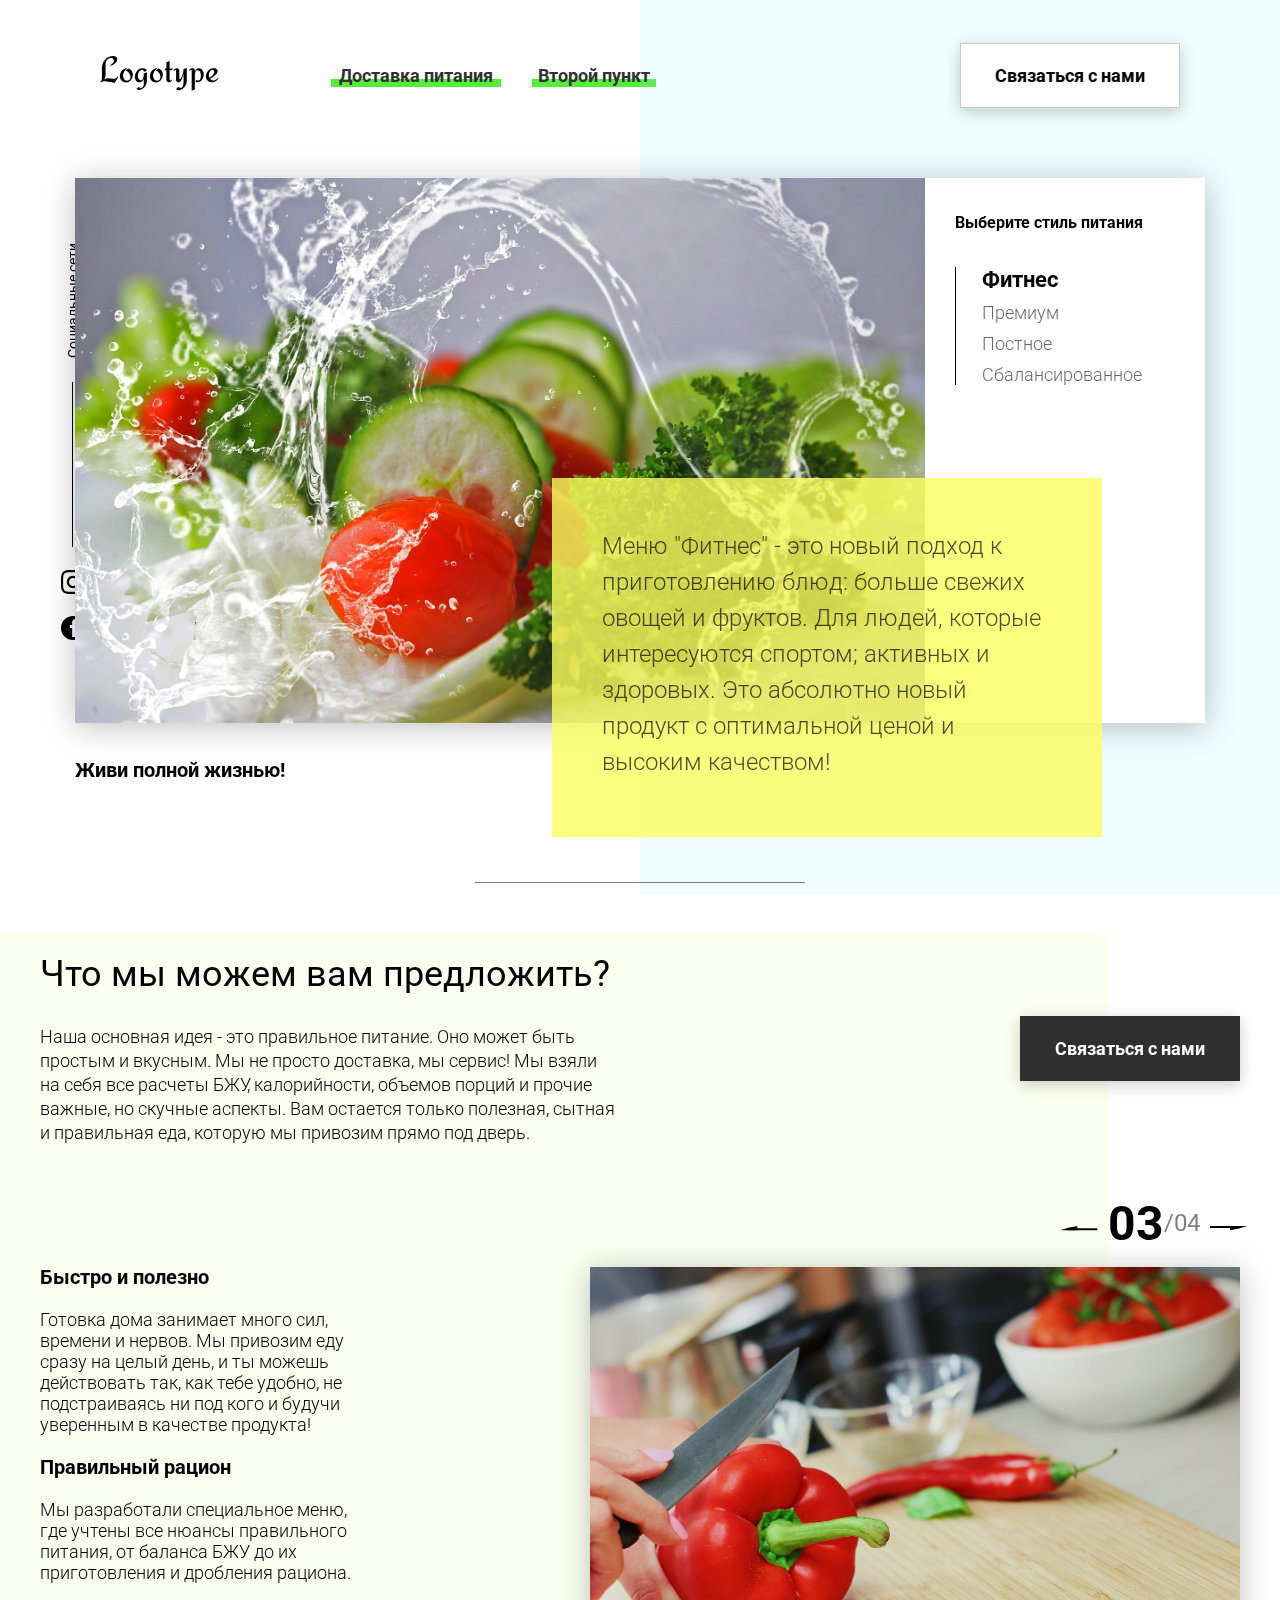
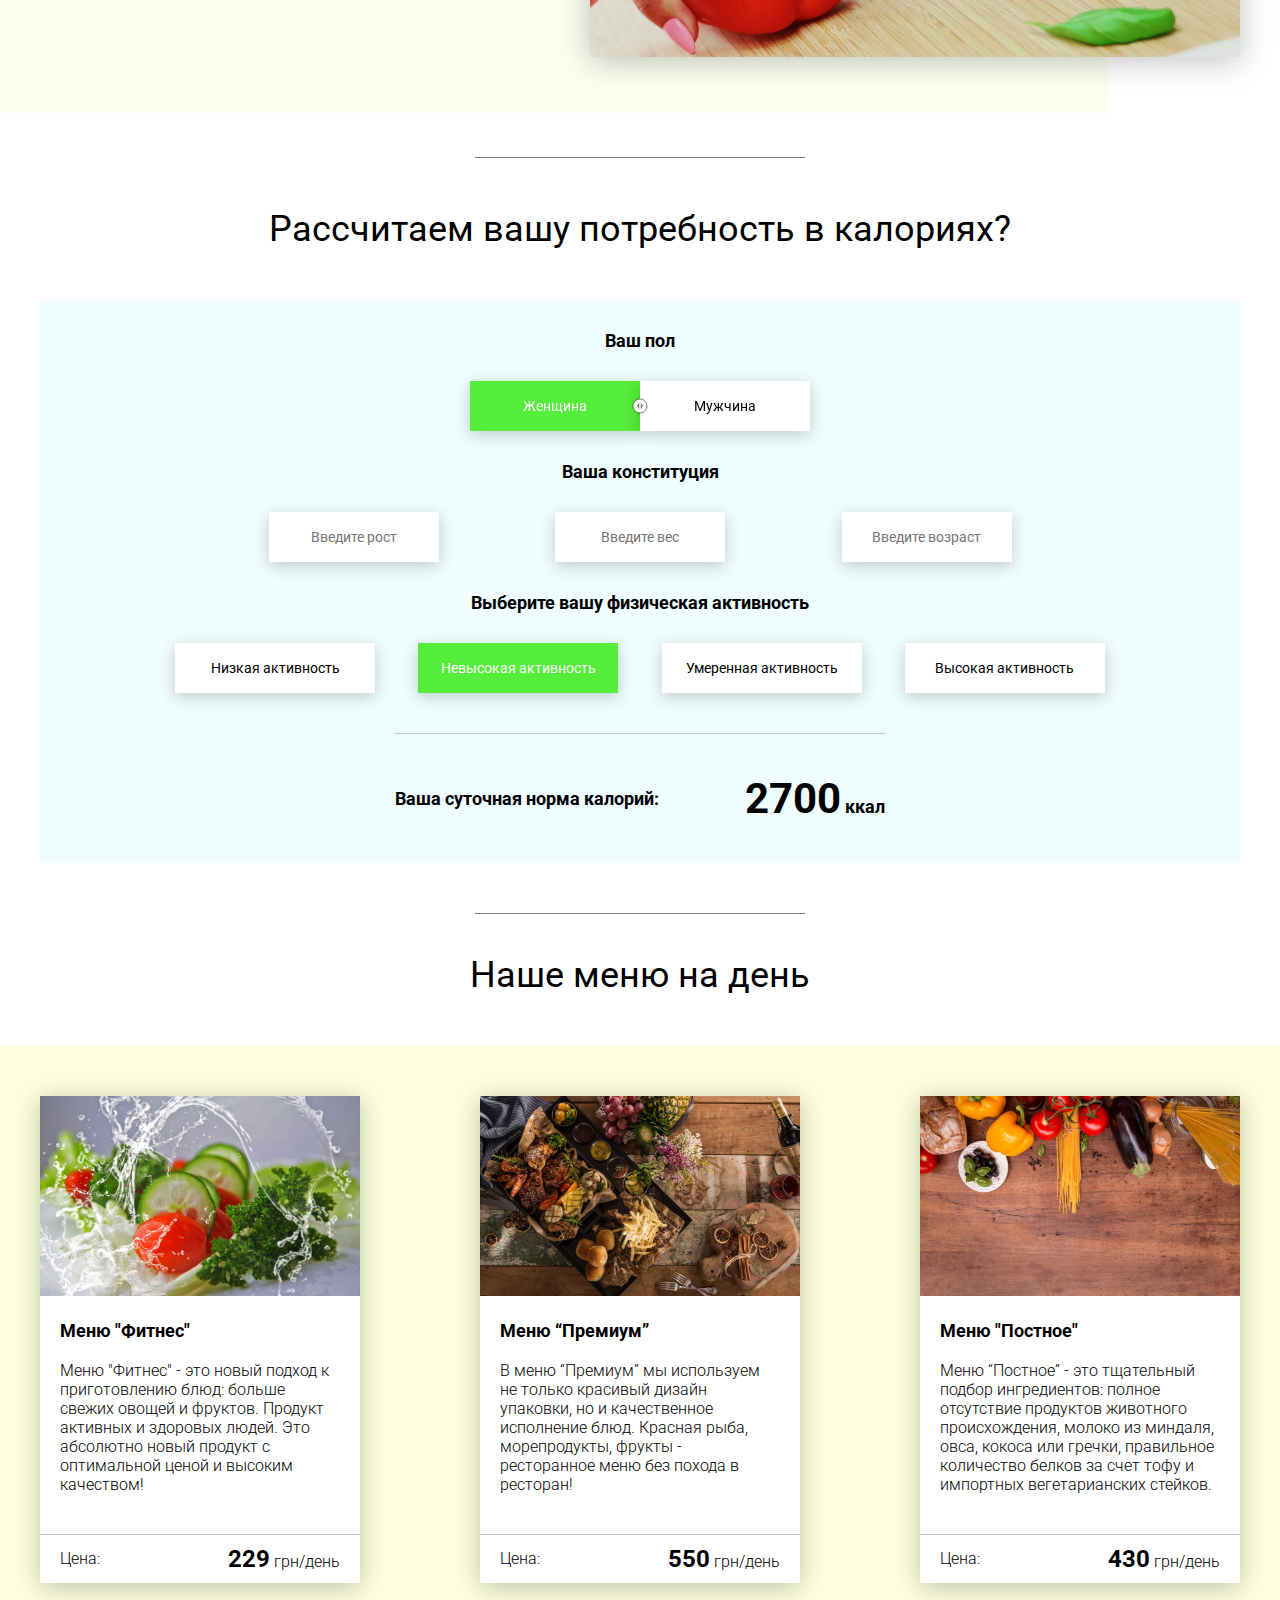
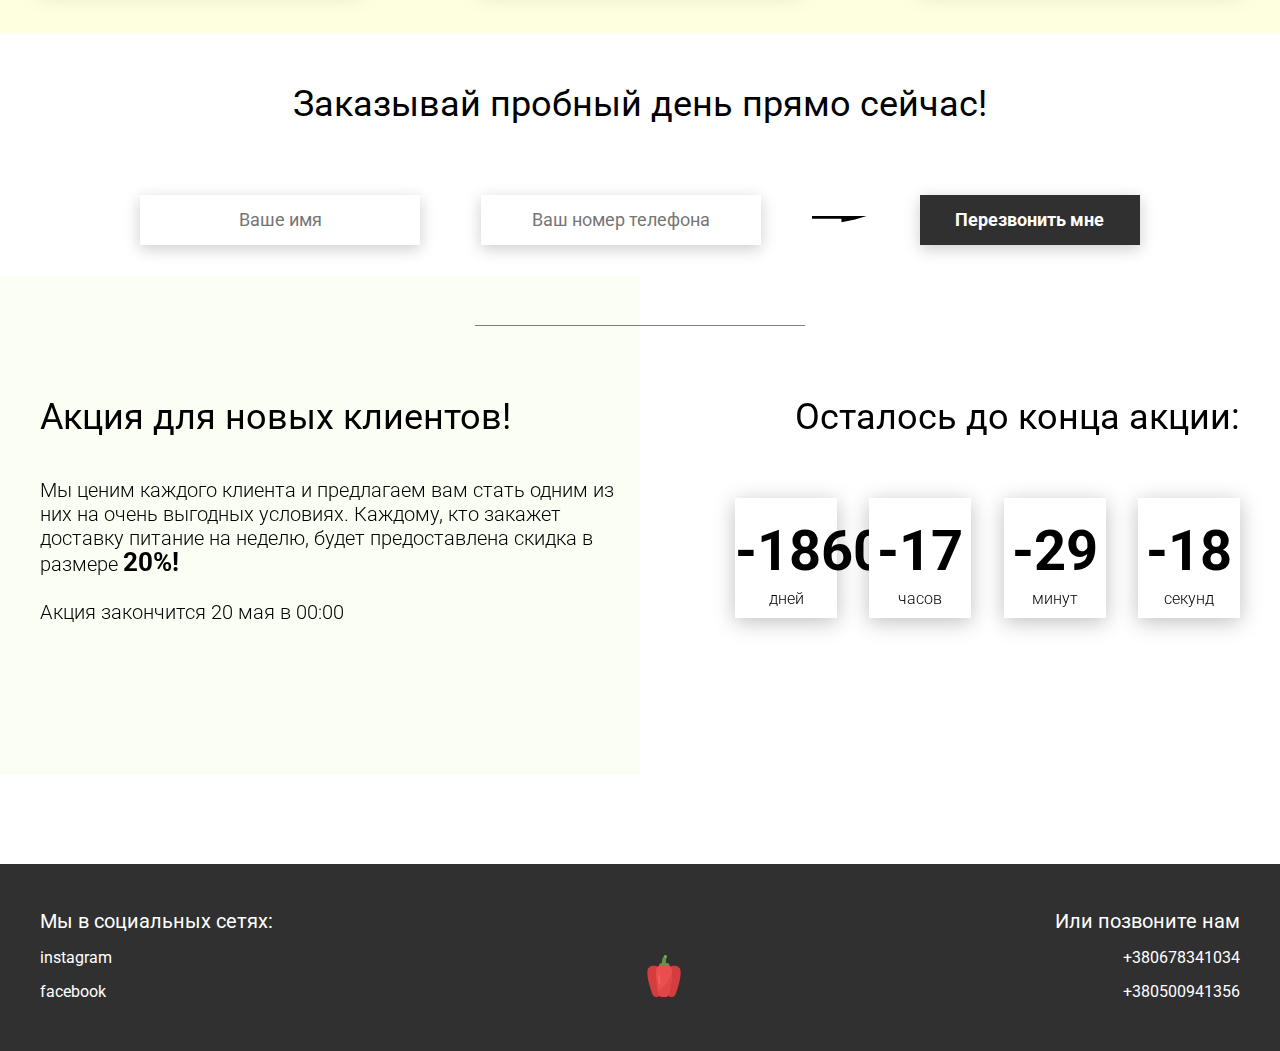
==== FOOD/index.html @ 4df57ac0 "Project_FOOD add Timer (home)" ====
<!DOCTYPE html>
<html lang="en">
<head>
    <meta charset="UTF-8">
    <meta name="viewport" content="width=device-width, initial-scale=1.0">
    <title>Food</title>
    <link rel="stylesheet" href="css/style.css">
</head>
<body>
    <header class="header">
        <div class="header__left-block">
            <div class="header__logo">
                <img src="icons/logo.svg" alt="Логотип">
            </div>
            <nav class="header__links">
                <a href="#" class="header__link">Доставка питания</a>
                <a href="#" class="header__link">Второй пункт</a>
            </nav>
        </div>
        <div class="header__right-block">
            <button class="btn btn_white">Связаться с нами</button>
        </div>
    </header>
    <div class="sidepanel">
        <div class="sidepanel__text"><span>Социальные сети</span></div>
        <div class="sidepanel__divider"></div>
        <a href="#" class="sidepanel__icon">
            <img src="icons/instagram.svg" alt="instagram">
        </a>
        <a href="#" class="sidepanel__icon">
            <img src="icons/facebook.svg" alt="facebook">
        </a>
    </div>

    <div class="preview">
        <div class="bgc_blue"></div>
        <div class="container">
            <div class="tabcontainer">
                <div class="tabcontent">
                    <img src="img/tabs/vegy.jpg" alt="vegy">
                    <div class="tabcontent__descr">
                        Меню "Фитнес" - это новый подход к приготовлению блюд: больше свежих овощей и фруктов. Для людей, которые интересуются спортом; активных и здоровых. Это абсолютно новый продукт с оптимальной ценой и высоким качеством!
                    </div>
                </div>
                <!-- <div class="tabcontent">
                    <img src="img/tabs/elite.jpg" alt="elite">
                    <div class="tabcontent__descr">
                        Меню “Премиум” - мы используем не только красивый дизайн упаковки, но и качественное исполнение блюд. Красная рыба, морепродукты, фрукты - ресторанное меню без похода в ресторан!                                     
                    </div>
                </div> -->
                <!-- <div class="tabcontent">
                    <img src="img/tabs/post.jpg" alt="post">
                    <div class="tabcontent__descr">
                        Наше специальное “Постное меню” - это тщательный подбор ингредиентов: полное отсутствие продуктов животного происхождения. Полная гармония с собой и природой в каждом элементе! Все будет Ом!                                     
                    </div>
                </div>
                <div class="tabcontent">
                    <img src="img/tabs/vegy.jpg" alt="vegy">
                    <div class="tabcontent__descr">
                        Меню "Сбалансированное" - это соответствие вашего рациона всем научным рекомендациям. Мы тщательно просчитываем вашу потребность в к/б/ж/у и создаем лучшие блюда для вас.
                    </div>
                </div> -->
                <div class="tabheader">
                    <h3>Выберите стиль питания</h3>
                    <div class="tabheader__items">
                        <div class="tabheader__item tabheader__item_active">Фитнес</div>
                        <div class="tabheader__item">Премиум</div>
                        <div class="tabheader__item">Постное</div>
                        <div class="tabheader__item">Сбалансированное</div>
                    </div>
                </div>
            </div>
            <div class="preview__life">Живи полной жизнью!</div>
        </div>
    </div>

    <div class="divider"></div>

    <div class="offer">
        <div class="bgc_y"></div>
        <div class="container">
            <div class="offer__text">
                <h2 class="title">Что мы можем вам предложить?</h2>
                <div class="offer__descr">
                    Наша основная идея - это правильное питание. Оно может быть простым и вкусным. Мы не просто доставка, мы сервис! Мы взяли на себя все расчеты БЖУ, калорийности, объемов порций и прочие важные, но скучные аспекты. Вам остается только полезная, сытная и правильная еда, которую мы привозим прямо под дверь.
                </div>
            </div>
            <div class="offer__action">
                <button class="btn btn_dark">Связаться с нами</button>
            </div>
        </div>
        <div class="container">
            <div class="offer__advantages">
                <h2>Быстро и полезно</h2>
                <div class="offer__advantages-text">
                    Готовка дома занимает много сил, времени и нервов. Мы привозим еду сразу на целый день, и ты можешь действовать так, как тебе удобно, не подстраиваясь ни под кого и будучи уверенным в качестве продукта!
                </div>
                <h2>Правильный рацион</h2>
                <div class="offer__advantages-text">
                    Мы разработали специальное меню, где учтены все нюансы правильного питания, от баланса БЖУ до их приготовления и дробления рациона.
                </div>
            </div>
            <div class="offer__slider">
                <div class="offer__slider-counter">
                    <div class="offer__slider-prev">
                        <img src="icons/left.svg" alt="prev">
                    </div>
                    <span id="current">03</span>
                    /
                    <span id="total">04</span>
                    <div class="offer__slider-next">
                        <img src="icons/right.svg" alt="next">
                    </div>
                </div>
                <div class="offer__slider-wrapper">
                    <div class="offer__slide">
                        <img src="img/slider/pepper.jpg" alt="pepper">
                    </div>
                    <!-- <div class="offer__slide">
                        <img src="img/slider/food-12.jpg" alt="food">
                    </div>
                    <div class="offer__slide">
                        <img src="img/slider/olive-oil.jpg" alt="oil">
                    </div>
                    <div class="offer__slide">
                        <img src="img/slider/paprika.jpg" alt="paprika">
                    </div> -->
                </div>
            </div>
        </div>
    </div>

    <div class="divider"></div>

    <div class="calculating">
        <div class="container">
            <h2 class="title">Рассчитаем вашу потребность в калориях?
            </h2>
            <div class="calculating__field">
                <div class="calculating__subtitle">
                    Ваш пол
                </div>
                <div class="calculating__choose" id="gender">
                    <div class="calculating__choose-item calculating__choose-item_active">Женщина</div>
                    <div class="calculating__choose-item">Мужчина</div>
                </div>

                <div class="calculating__subtitle">
                    Ваша конституция
                </div>
                <div class="calculating__choose calculating__choose_medium">
                    <input type="text" id="height" placeholder="Введите рост" class="calculating__choose-item">
                    <input type="text" id="weight" placeholder="Введите вес"  class="calculating__choose-item">
                    <input type="text" id="age" placeholder="Введите возраст" class="calculating__choose-item">
                </div>

                <div class="calculating__subtitle">
                    Выберите вашу физическая активность
                </div>
                <div class="calculating__choose calculating__choose_big">
                    <div id="low" class="calculating__choose-item">Низкая активность </div>
                    <div id="small"  class="calculating__choose-item calculating__choose-item_active">Невысокая активность</div>
                    <div id="medium" class="calculating__choose-item">Умеренная активность</div>
                    <div id="high" class="calculating__choose-item">Высокая активность</div>
                </div>

                <div class="calculating__divider"></div>

                <div class="calculating__total">
                    <div class="calculating__subtitle">
                        Ваша суточная норма калорий:
                    </div>
                    <div class="calculating__result">
                        <span>2700</span> ккал
                    </div>
                </div>
            </div>
        </div>
    </div>

    <div class="divider"></div>

    <div class="menu">
        <h2 class="title">Наше меню на день</h2>

        <div class="menu__field">
            <div class="container">
                <div class="menu__item">
                    <img src="img/tabs/vegy.jpg" alt="vegy">
                    <h3 class="menu__item-subtitle">Меню "Фитнес"</h3>
                    <div class="menu__item-descr">Меню "Фитнес" - это новый подход к приготовлению блюд: больше свежих овощей и фруктов. Продукт активных и здоровых людей. Это абсолютно новый продукт с оптимальной ценой и высоким качеством!</div>
                    <div class="menu__item-divider"></div>
                    <div class="menu__item-price">
                        <div class="menu__item-cost">Цена:</div>
                        <div class="menu__item-total"><span>229</span> грн/день</div>
                    </div>
                </div>
                <div class="menu__item">
                    <img src="img/tabs/elite.jpg" alt="elite">
                    <h3 class="menu__item-subtitle">Меню “Премиум”</h3>
                    <div class="menu__item-descr">В меню “Премиум” мы используем не только красивый дизайн упаковки, но и качественное исполнение блюд. Красная рыба, морепродукты, фрукты - ресторанное меню без похода в ресторан!</div>
                    <div class="menu__item-divider"></div>
                    <div class="menu__item-price">
                        <div class="menu__item-cost">Цена:</div>
                        <div class="menu__item-total"><span>550</span> грн/день</div>
                    </div>
                </div>
                <div class="menu__item">
                    <img src="img/tabs/post.jpg" alt="post">
                    <h3 class="menu__item-subtitle">Меню "Постное"</h3>
                    <div class="menu__item-descr">Меню “Постное” - это тщательный подбор ингредиентов: полное отсутствие продуктов животного происхождения, молоко из миндаля, овса, кокоса или гречки, правильное количество белков за счет тофу и импортных вегетарианских стейков. </div>
                    <div class="menu__item-divider"></div>
                    <div class="menu__item-price">
                        <div class="menu__item-cost">Цена:</div>
                        <div class="menu__item-total"><span>430</span> грн/день</div>
                    </div>
                </div>
            </div>
        </div>
    </div>

    <div class="order">
        <div class="container">
            <div class="title">Заказывай пробный день прямо сейчас!</div>
            <form action="#" class="order__form">
                <input required placeholder="Ваше имя" name="name" type="text" class="order__input">
                <input required placeholder="Ваш номер телефона" name="phone" type="phone" class="order__input">
                <img src="icons/right.svg" alt="right">
                <button class="btn btn_dark btn_min">Перезвонить мне</button>
            </form>
        </div>
    </div>

    <div class="divider"></div>

    <div class="promotion">
        <div class="bgc_y"></div>
        <div class="container">
            <div class="promotion__text">
                <div class="title">Акция для новых клиентов!</div>
                <div class="promotion__descr">
                    Мы ценим каждого клиента и предлагаем вам стать одним из них на очень выгодных условиях. 
                    Каждому, кто закажет доставку питание на неделю, будет предоставлена скидка в размере <span>20%!</span>
                    <br><br>
                    Акция закончится 20 мая в 00:00
                </div>
            </div>
            <div class="promotion__timer">
                <div class="title">Осталось до конца акции:</div>
                <div class="timer">
                    <div class="timer__block">
                        <span id="days">12</span>
                        дней
                    </div>
                    <div class="timer__block">
                        <span id="hours">20</span>
                        часов
                    </div>
                    <div class="timer__block">
                        <span id="minutes">56</span>
                        минут
                    </div>
                    <div class="timer__block">
                        <span id="seconds">20</span>
                        секунд
                    </div>
                </div>
            </div>
        </div>
    </div>

    <footer class="footer">
        <div class="container">
            <div class="social">
                <div class="subtitle">Мы в социальных сетях:</div>
                <a href="#" class="link">instagram</a>
                <a href="#" class="link">facebook</a>
            </div>
            <div class="pepper">
                <img src="icons/veg.svg" alt="pepper">
            </div>
            <div class="call">
                <div class="subtitle">Или позвоните нам</div>
                <a href="#" class="link">+380678341034</a>
                <a href="#" class="link">+380500941356</a>
            </div>
        </div>
    </footer>

    <div class="modal">
        <div class="modal__dialog">
            <div class="modal__content">
                <form action="#">
                    <div class="modal__close">&times;</div>
                    <div class="modal__title">Мы свяжемся с вами как можно быстрее!</div>
                    <input required placeholder="Ваше имя" name="name" type="text" class="modal__input">
                    <input required placeholder="Ваш номер телефона" name="phone" type="phone" class="modal__input">
                    <button class="btn btn_dark btn_min">Перезвонить мне</button>
                </form>
            </div>
        </div>
    </div>

	 <script src="js/script.js"></script>
</body>
</html>
---- FOOD/css/style.css ----
@import url(https://fonts.googleapis.com/css?family=Roboto:300,400,700&display=swap&subset=cyrillic-ext);*{box-sizing:border-box;margin:0;padding:0;font-family:Roboto,sans-serif}a{text-decoration:none}.btn{width:220px;height:65px;display:flex;justify-content:center;align-items:center;background-color:#fff;font-size:18px;font-weight:700;border:1px solid rgba(0,0,0,.2);box-shadow:0 4px 15px rgba(0,0,0,.2);cursor:pointer;transition:.3s all;outline:0}.btn_white{background-color:#fff}.btn_dark{background-color:#303030;color:#fff;border:none}.btn_min{height:50px}.btn:hover{box-shadow:0 4px 30px rgba(0,0,0,.3)}.container{max-width:1200px;margin:0 auto}.divider{width:330px;height:1px;margin:0 auto;background-color:rgba(0,0,0,.5)}.title{font-size:36px;font-weight:400}.header{display:flex;justify-content:space-between;align-items:center;height:150px;padding:0 100px}.header__left-block{display:flex;justify-content:space-between;min-width:550px}.header__logo{max-width:170px}.header__logo img{width:100%}.header__links{display:flex;align-items:center}.header__link{position:relative;margin-right:45px;font-weight:700;font-size:18px;color:#303030}.header__link:after{content:'';position:absolute;display:block;width:110%;left:-5%;bottom:-1px;z-index:-1;height:8px;background:#54ed39}.header__link:last-child{margin-right:0}.sidepanel{position:fixed;left:60px;top:240px;height:400px;width:25px;display:flex;flex-direction:column;justify-content:space-between;align-items:center}.sidepanel__text{width:120px;height:120px;font-size:14px}.sidepanel__text span{display:flex;transform:rotate(-90deg) translateX(-50px)}.sidepanel__divider{width:1px;height:165px;background-color:#000}.sidepanel__icon{width:24px;height:24px}.sidepanel__icon img{width:100%}.preview{padding:28px 0 100px 0;position:relative}.preview__life{font-weight:700;font-size:20px;margin-left:35px;margin-top:35px}.bgc_blue{position:absolute;right:0;top:-155px;width:50vw;height:900px;background:rgba(146,242,255,.15);z-index:-1}.tabcontainer{display:flex;width:1130px;margin:0 auto;box-shadow:0 4px 30px rgba(0,0,0,.25)}.tabcontent{width:850px;position:relative}.tabcontent img{width:100%;height:100%;object-fit:cover}.tabcontent__descr{position:absolute;top:300px;right:-177px;width:550px;height:359px;background:rgba(251,254,93,.8);padding:50px;font-size:24px;font-weight:300;line-height:36px;color:rgba(0,0,0,.7)}.tabheader{width:280px;padding:35px 30px;background-color:#fff}.tabheader h3{font-weight:700;font-size:16px}.tabheader__items{margin-top:35px;padding-left:26px;border-left:1px solid #000}.tabheader__item{font-weight:700;font-size:18px;font-weight:300;margin-top:10px;color:rgba(0,0,0,.6);cursor:pointer;transition:.3s all}.tabheader__item_active{color:#000;font-size:22px;font-weight:700}.offer{padding:70px 0 100px 0;position:relative}.offer .container{display:flex;justify-content:space-between}.offer .bgc_y{position:absolute;width:1109px;height:780px;background:rgba(243,255,222,.45);z-index:-1;top:50px}.offer__text{width:580px}.offer__descr{font-size:18px;margin-top:30px;font-weight:300;line-height:24px}.offer__action{display:flex;align-items:center;justify-content:flex-end}.offer__advantages{width:330px;margin-top:50px}.offer__advantages h2{font-weight:700;font-size:20px;margin-top:20px}.offer__advantages h2:first-child{margin-top:70px}.offer__advantages-text{margin-top:20px;font-size:18px;font-weight:300;line-height:21px}.offer__slider{width:650px;margin-top:50px;display:flex;flex-direction:column;align-items:flex-end}.offer__slider-counter{display:flex;width:180px;align-items:center;font-size:24px;color:rgba(0,0,0,.5)}.offer__slider-wrapper{width:100%;margin-top:15px;box-shadow:0 4px 30px rgba(0,0,0,.25)}.offer__slider-prev{margin-right:10px;cursor:pointer}.offer__slider-next{margin-left:10px;cursor:pointer}.offer__slider #current{font-size:48px;font-weight:700;color:#000}.offer__slide{width:100%;height:390px}.offer__slide img{width:100%;height:100%;object-fit:cover}.calculating{padding:50px 0}.calculating .title{text-align:center}.calculating__field{width:100%;margin-top:50px;background:rgba(146,242,255,.15);padding:30px 0 40px 0}.calculating__subtitle{text-align:center;font-size:18px;font-weight:700;margin-top:30px}.calculating__subtitle:first-child{margin-top:0}.calculating #gender:after{content:'';position:absolute;top:50%;transform:translateY(-50%);display:block;width:16px;height:16px;background:url(../icons/switch.svg) center center/cover no-repeat}.calculating__choose{position:relative;display:flex;margin-top:30px;justify-content:center}.calculating__choose-item{display:flex;align-items:center;justify-content:center;width:170px;height:50px;padding:0 10px;background:#fff;box-shadow:0 4px 15px rgba(0,0,0,.2);border:none;text-align:center;font-size:14px;cursor:pointer;outline:0;transition:.3s all}.calculating__choose-item_active{color:#fff;background-color:#54ed39}.calculating__choose_medium{width:743px;justify-content:space-between;margin:30px auto 0 auto}.calculating__choose_big{width:930px;justify-content:space-between;margin:30px auto 0 auto}.calculating__choose_big .calculating__choose-item{width:200px}.calculating__divider{width:490px;height:1px;margin:40px auto;background-color:rgba(0,0,0,.2)}.calculating__total{width:490px;margin:0 auto;display:flex;justify-content:space-between;align-items:center}.calculating__result{font-size:18px;font-weight:700}.calculating__result span{font-size:42px}.menu{padding:40px 0 50px 0}.menu .container{display:flex;justify-content:space-between;align-items:flex-start}.menu .title{text-align:center}.menu__field{margin-top:50px;padding:50px 0;width:100%;background:rgba(249,254,126,.25)}.menu__item{width:320px;min-height:450px;background:#fff;box-shadow:0 4px 25px rgba(0,0,0,.25);font-size:16px;font-weight:300}.menu__item img{width:100%;height:200px;object-fit:cover}.menu__item-subtitle{font-weight:700;font-size:18px;padding:0 20px;margin-top:20px}.menu__item-descr{margin-top:20px;padding:0 20px}.menu__item-divider{width:100%;height:1px;background-color:rgba(0,0,0,.25);margin-top:40px}.menu__item-price{display:flex;justify-content:space-between;align-items:center;padding:10px 20px}.menu__item-price span{font-size:24px;font-weight:700}.order{padding-bottom:80px}.order .title{text-align:center}.order__form{margin-top:70px;padding:0 100px;display:flex;justify-content:space-between;align-items:center}.order__form img{transform:scale(1.5)}.order__input{width:280px;height:50px;background:#fff;box-shadow:0 4px 15px rgba(0,0,0,.2);border:none;font-size:18px;text-align:center;padding:0 20px;outline:0}.promotion{padding:70px 0 240px 0;position:relative}.promotion .container{display:flex}.promotion .bgc_y{position:absolute;width:50%;height:499px;background:rgba(243,255,222,.35);z-index:-1;top:-50px;left:0}.promotion__text{width:50%}.promotion__descr{margin-top:40px;font-size:20px;line-height:24px;font-weight:300}.promotion__descr span{font-weight:700;font-size:26px}.promotion__timer{width:50%}.promotion__timer .title{text-align:right}.promotion__timer .timer{margin-top:60px;padding-left:95px;display:flex;justify-content:space-between;align-items:center}.promotion__timer .timer__block{width:102px;height:120px;background:#fff;box-shadow:0 4px 20px rgba(0,0,0,.25);font-size:16px;font-weight:300;text-align:center}.promotion__timer .timer__block span{display:block;margin-top:20px;margin-bottom:5px;font-size:56px;font-weight:700}.footer{min-height:180px;background-color:#303030;padding:45px 0 50px 0;color:#fff}.footer .container{height:100%;display:flex;justify-content:space-between;align-items:flex-end}.footer .subtitle{font-size:20px}.footer .link{display:block;margin-top:15px;font-size:16px;color:#fff}.footer .call{text-align:right}.modal{position:fixed;top:0;left:0;z-index:1050;display:none;width:100%;height:100%;overflow:hidden;background-color:rgba(0,0,0,.5)}.modal__dialog{max-width:500px;margin:40px auto}.modal__content{position:relative;width:100%;padding:40px;background-color:#fff;border:1px solid rgba(0,0,0,.2);border-radius:4px;max-height:80vh;overflow-y:auto}.modal__close{position:absolute;top:8px;right:14px;font-size:30px;color:#000;opacity:.5;font-weight:700;border:none;background-color:transparent;cursor:pointer}.modal__title{text-align:center;font-size:22px;text-transform:uppercase}.modal__input{display:block;margin:20px auto 20px auto;width:280px;height:50px;background:#fff;box-shadow:0 4px 15px rgba(0,0,0,.2);border:none;font-size:18px;text-align:center;padding:0 20px;outline:0}.modal .btn{display:block;width:280px;margin:0 auto}
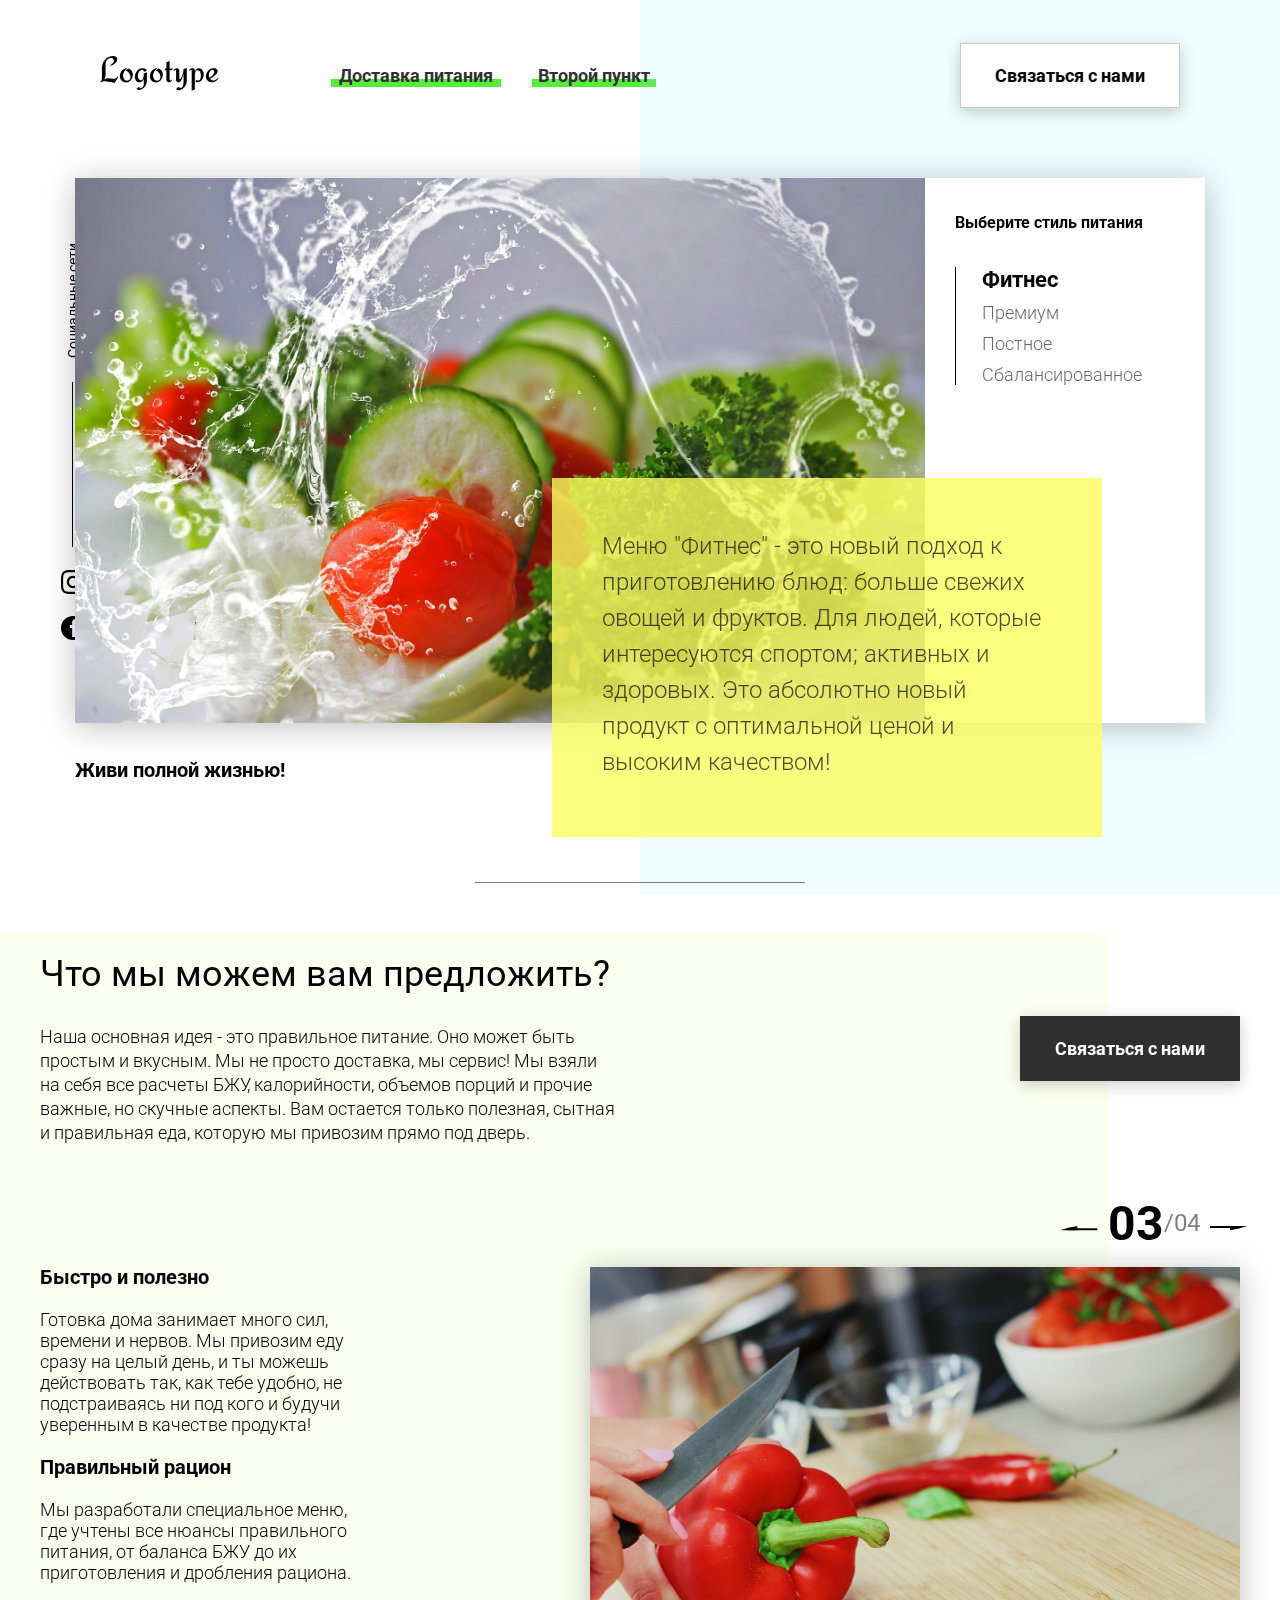
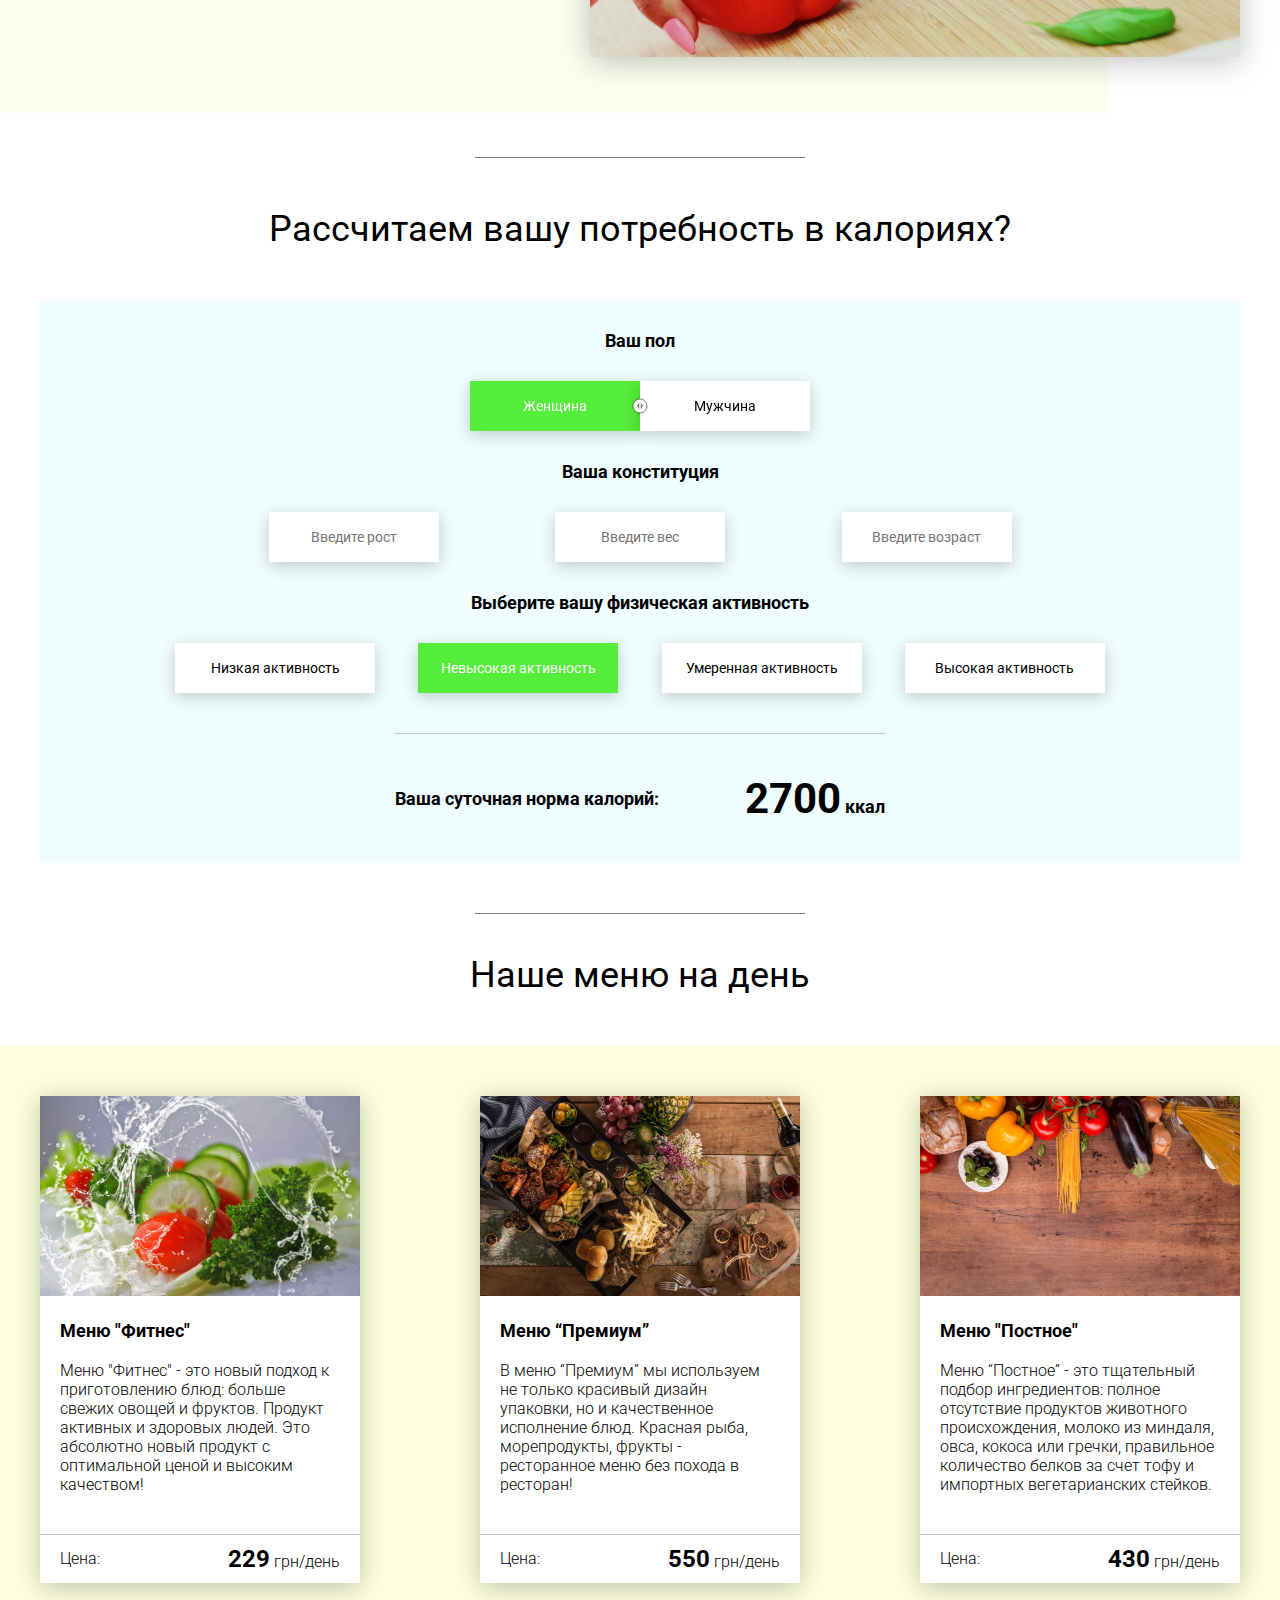
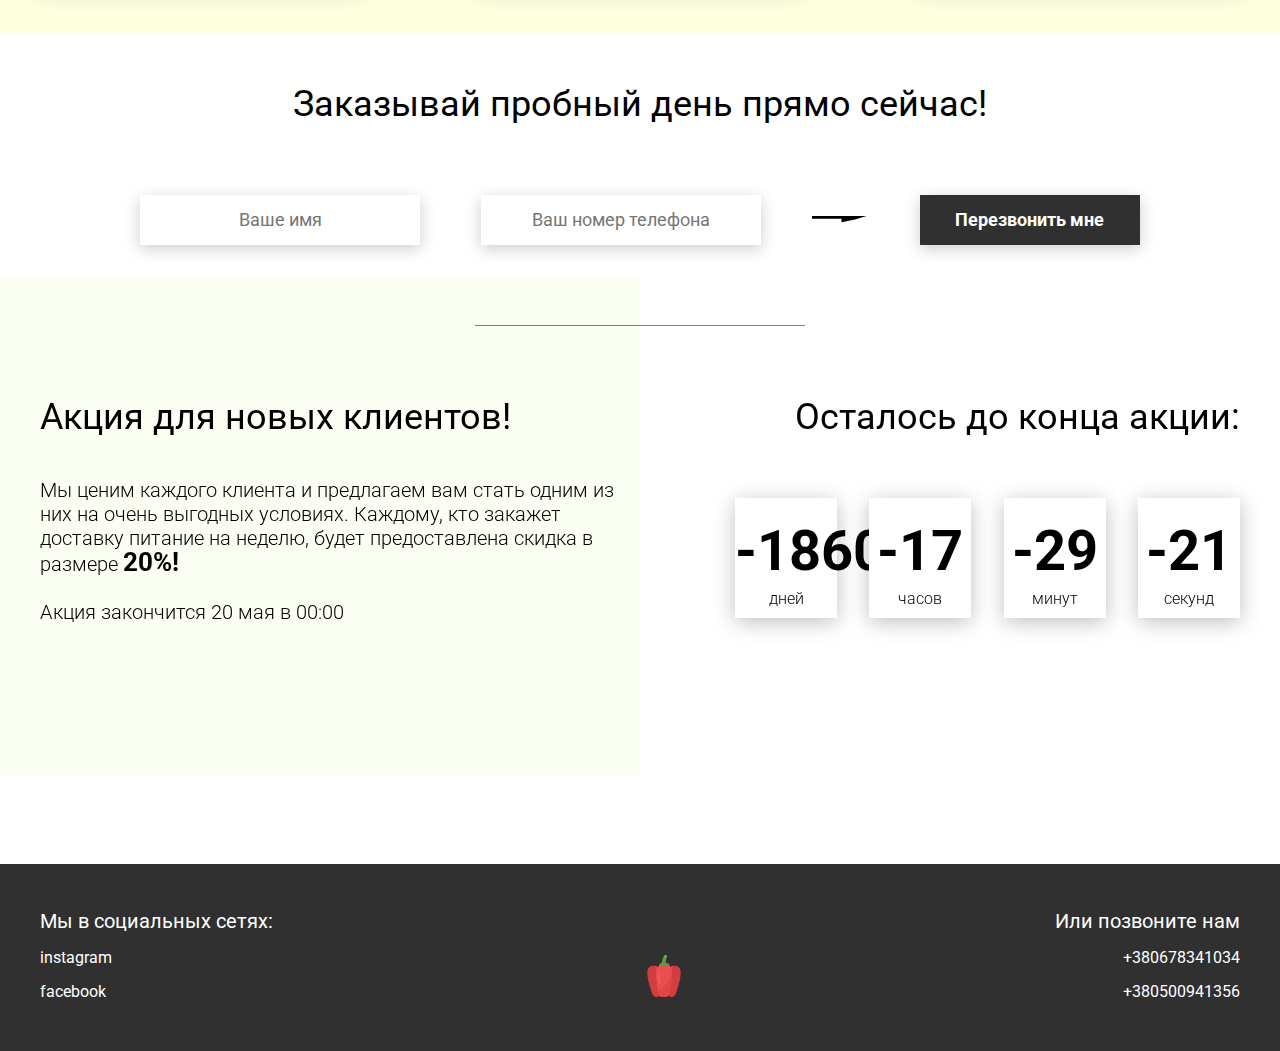
==== commit b964b0fe: "Project_FOOD add Timer (home)" ====
--- a/FOOD/index.html
+++ b/FOOD/index.html
@@ -42,13 +42,13 @@
                         Меню "Фитнес" - это новый подход к приготовлению блюд: больше свежих овощей и фруктов. Для людей, которые интересуются спортом; активных и здоровых. Это абсолютно новый продукт с оптимальной ценой и высоким качеством!
                     </div>
                 </div>
-                <!-- <div class="tabcontent">
+                <div class="tabcontent">
                     <img src="img/tabs/elite.jpg" alt="elite">
                     <div class="tabcontent__descr">
                         Меню “Премиум” - мы используем не только красивый дизайн упаковки, но и качественное исполнение блюд. Красная рыба, морепродукты, фрукты - ресторанное меню без похода в ресторан!                                     
                     </div>
-                </div> -->
-                <!-- <div class="tabcontent">
+                </div>
+                <div class="tabcontent">
                     <img src="img/tabs/post.jpg" alt="post">
                     <div class="tabcontent__descr">
                         Наше специальное “Постное меню” - это тщательный подбор ингредиентов: полное отсутствие продуктов животного происхождения. Полная гармония с собой и природой в каждом элементе! Все будет Ом!                                     
@@ -59,7 +59,7 @@
                     <div class="tabcontent__descr">
                         Меню "Сбалансированное" - это соответствие вашего рациона всем научным рекомендациям. Мы тщательно просчитываем вашу потребность в к/б/ж/у и создаем лучшие блюда для вас.
                     </div>
-                </div> -->
+                </div>
                 <div class="tabheader">
                     <h3>Выберите стиль питания</h3>
                     <div class="tabheader__items">
--- a/FOOD/css/style.css
+++ b/FOOD/css/style.css
@@ -1 +1,739 @@
-@import url(https://fonts.googleapis.com/css?family=Roboto:300,400,700&display=swap&subset=cyrillic-ext);*{box-sizing:border-box;margin:0;padding:0;font-family:Roboto,sans-serif}a{text-decoration:none}.btn{width:220px;height:65px;display:flex;justify-content:center;align-items:center;background-color:#fff;font-size:18px;font-weight:700;border:1px solid rgba(0,0,0,.2);box-shadow:0 4px 15px rgba(0,0,0,.2);cursor:pointer;transition:.3s all;outline:0}.btn_white{background-color:#fff}.btn_dark{background-color:#303030;color:#fff;border:none}.btn_min{height:50px}.btn:hover{box-shadow:0 4px 30px rgba(0,0,0,.3)}.container{max-width:1200px;margin:0 auto}.divider{width:330px;height:1px;margin:0 auto;background-color:rgba(0,0,0,.5)}.title{font-size:36px;font-weight:400}.header{display:flex;justify-content:space-between;align-items:center;height:150px;padding:0 100px}.header__left-block{display:flex;justify-content:space-between;min-width:550px}.header__logo{max-width:170px}.header__logo img{width:100%}.header__links{display:flex;align-items:center}.header__link{position:relative;margin-right:45px;font-weight:700;font-size:18px;color:#303030}.header__link:after{content:'';position:absolute;display:block;width:110%;left:-5%;bottom:-1px;z-index:-1;height:8px;background:#54ed39}.header__link:last-child{margin-right:0}.sidepanel{position:fixed;left:60px;top:240px;height:400px;width:25px;display:flex;flex-direction:column;justify-content:space-between;align-items:center}.sidepanel__text{width:120px;height:120px;font-size:14px}.sidepanel__text span{display:flex;transform:rotate(-90deg) translateX(-50px)}.sidepanel__divider{width:1px;height:165px;background-color:#000}.sidepanel__icon{width:24px;height:24px}.sidepanel__icon img{width:100%}.preview{padding:28px 0 100px 0;position:relative}.preview__life{font-weight:700;font-size:20px;margin-left:35px;margin-top:35px}.bgc_blue{position:absolute;right:0;top:-155px;width:50vw;height:900px;background:rgba(146,242,255,.15);z-index:-1}.tabcontainer{display:flex;width:1130px;margin:0 auto;box-shadow:0 4px 30px rgba(0,0,0,.25)}.tabcontent{width:850px;position:relative}.tabcontent img{width:100%;height:100%;object-fit:cover}.tabcontent__descr{position:absolute;top:300px;right:-177px;width:550px;height:359px;background:rgba(251,254,93,.8);padding:50px;font-size:24px;font-weight:300;line-height:36px;color:rgba(0,0,0,.7)}.tabheader{width:280px;padding:35px 30px;background-color:#fff}.tabheader h3{font-weight:700;font-size:16px}.tabheader__items{margin-top:35px;padding-left:26px;border-left:1px solid #000}.tabheader__item{font-weight:700;font-size:18px;font-weight:300;margin-top:10px;color:rgba(0,0,0,.6);cursor:pointer;transition:.3s all}.tabheader__item_active{color:#000;font-size:22px;font-weight:700}.offer{padding:70px 0 100px 0;position:relative}.offer .container{display:flex;justify-content:space-between}.offer .bgc_y{position:absolute;width:1109px;height:780px;background:rgba(243,255,222,.45);z-index:-1;top:50px}.offer__text{width:580px}.offer__descr{font-size:18px;margin-top:30px;font-weight:300;line-height:24px}.offer__action{display:flex;align-items:center;justify-content:flex-end}.offer__advantages{width:330px;margin-top:50px}.offer__advantages h2{font-weight:700;font-size:20px;margin-top:20px}.offer__advantages h2:first-child{margin-top:70px}.offer__advantages-text{margin-top:20px;font-size:18px;font-weight:300;line-height:21px}.offer__slider{width:650px;margin-top:50px;display:flex;flex-direction:column;align-items:flex-end}.offer__slider-counter{display:flex;width:180px;align-items:center;font-size:24px;color:rgba(0,0,0,.5)}.offer__slider-wrapper{width:100%;margin-top:15px;box-shadow:0 4px 30px rgba(0,0,0,.25)}.offer__slider-prev{margin-right:10px;cursor:pointer}.offer__slider-next{margin-left:10px;cursor:pointer}.offer__slider #current{font-size:48px;font-weight:700;color:#000}.offer__slide{width:100%;height:390px}.offer__slide img{width:100%;height:100%;object-fit:cover}.calculating{padding:50px 0}.calculating .title{text-align:center}.calculating__field{width:100%;margin-top:50px;background:rgba(146,242,255,.15);padding:30px 0 40px 0}.calculating__subtitle{text-align:center;font-size:18px;font-weight:700;margin-top:30px}.calculating__subtitle:first-child{margin-top:0}.calculating #gender:after{content:'';position:absolute;top:50%;transform:translateY(-50%);display:block;width:16px;height:16px;background:url(../icons/switch.svg) center center/cover no-repeat}.calculating__choose{position:relative;display:flex;margin-top:30px;justify-content:center}.calculating__choose-item{display:flex;align-items:center;justify-content:center;width:170px;height:50px;padding:0 10px;background:#fff;box-shadow:0 4px 15px rgba(0,0,0,.2);border:none;text-align:center;font-size:14px;cursor:pointer;outline:0;transition:.3s all}.calculating__choose-item_active{color:#fff;background-color:#54ed39}.calculating__choose_medium{width:743px;justify-content:space-between;margin:30px auto 0 auto}.calculating__choose_big{width:930px;justify-content:space-between;margin:30px auto 0 auto}.calculating__choose_big .calculating__choose-item{width:200px}.calculating__divider{width:490px;height:1px;margin:40px auto;background-color:rgba(0,0,0,.2)}.calculating__total{width:490px;margin:0 auto;display:flex;justify-content:space-between;align-items:center}.calculating__result{font-size:18px;font-weight:700}.calculating__result span{font-size:42px}.menu{padding:40px 0 50px 0}.menu .container{display:flex;justify-content:space-between;align-items:flex-start}.menu .title{text-align:center}.menu__field{margin-top:50px;padding:50px 0;width:100%;background:rgba(249,254,126,.25)}.menu__item{width:320px;min-height:450px;background:#fff;box-shadow:0 4px 25px rgba(0,0,0,.25);font-size:16px;font-weight:300}.menu__item img{width:100%;height:200px;object-fit:cover}.menu__item-subtitle{font-weight:700;font-size:18px;padding:0 20px;margin-top:20px}.menu__item-descr{margin-top:20px;padding:0 20px}.menu__item-divider{width:100%;height:1px;background-color:rgba(0,0,0,.25);margin-top:40px}.menu__item-price{display:flex;justify-content:space-between;align-items:center;padding:10px 20px}.menu__item-price span{font-size:24px;font-weight:700}.order{padding-bottom:80px}.order .title{text-align:center}.order__form{margin-top:70px;padding:0 100px;display:flex;justify-content:space-between;align-items:center}.order__form img{transform:scale(1.5)}.order__input{width:280px;height:50px;background:#fff;box-shadow:0 4px 15px rgba(0,0,0,.2);border:none;font-size:18px;text-align:center;padding:0 20px;outline:0}.promotion{padding:70px 0 240px 0;position:relative}.promotion .container{display:flex}.promotion .bgc_y{position:absolute;width:50%;height:499px;background:rgba(243,255,222,.35);z-index:-1;top:-50px;left:0}.promotion__text{width:50%}.promotion__descr{margin-top:40px;font-size:20px;line-height:24px;font-weight:300}.promotion__descr span{font-weight:700;font-size:26px}.promotion__timer{width:50%}.promotion__timer .title{text-align:right}.promotion__timer .timer{margin-top:60px;padding-left:95px;display:flex;justify-content:space-between;align-items:center}.promotion__timer .timer__block{width:102px;height:120px;background:#fff;box-shadow:0 4px 20px rgba(0,0,0,.25);font-size:16px;font-weight:300;text-align:center}.promotion__timer .timer__block span{display:block;margin-top:20px;margin-bottom:5px;font-size:56px;font-weight:700}.footer{min-height:180px;background-color:#303030;padding:45px 0 50px 0;color:#fff}.footer .container{height:100%;display:flex;justify-content:space-between;align-items:flex-end}.footer .subtitle{font-size:20px}.footer .link{display:block;margin-top:15px;font-size:16px;color:#fff}.footer .call{text-align:right}.modal{position:fixed;top:0;left:0;z-index:1050;display:none;width:100%;height:100%;overflow:hidden;background-color:rgba(0,0,0,.5)}.modal__dialog{max-width:500px;margin:40px auto}.modal__content{position:relative;width:100%;padding:40px;background-color:#fff;border:1px solid rgba(0,0,0,.2);border-radius:4px;max-height:80vh;overflow-y:auto}.modal__close{position:absolute;top:8px;right:14px;font-size:30px;color:#000;opacity:.5;font-weight:700;border:none;background-color:transparent;cursor:pointer}.modal__title{text-align:center;font-size:22px;text-transform:uppercase}.modal__input{display:block;margin:20px auto 20px auto;width:280px;height:50px;background:#fff;box-shadow:0 4px 15px rgba(0,0,0,.2);border:none;font-size:18px;text-align:center;padding:0 20px;outline:0}.modal .btn{display:block;width:280px;margin:0 auto}+@import url(https://fonts.googleapis.com/css?family=Roboto:300,400,700&display=swap&subset=cyrillic-ext);
+
+* {
+	box-sizing: border-box;
+	margin: 0;
+	padding: 0;
+	font-family: Roboto, sans-serif
+}
+
+a {
+	text-decoration: none
+}
+
+.btn {
+	width: 220px;
+	height: 65px;
+	display: flex;
+	justify-content: center;
+	align-items: center;
+	background-color: #fff;
+	font-size: 18px;
+	font-weight: 700;
+	border: 1px solid rgba(0, 0, 0, .2);
+	box-shadow: 0 4px 15px rgba(0, 0, 0, .2);
+	cursor: pointer;
+	transition: .3s all;
+	outline: 0
+}
+
+.btn_white {
+	background-color: #fff
+}
+
+.btn_dark {
+	background-color: #303030;
+	color: #fff;
+	border: none
+}
+
+.btn_min {
+	height: 50px
+}
+
+.btn:hover {
+	box-shadow: 0 4px 30px rgba(0, 0, 0, .3)
+}
+
+.container {
+	max-width: 1200px;
+	margin: 0 auto
+}
+
+.divider {
+	width: 330px;
+	height: 1px;
+	margin: 0 auto;
+	background-color: rgba(0, 0, 0, .5)
+}
+
+.title {
+	font-size: 36px;
+	font-weight: 400
+}
+
+.header {
+	display: flex;
+	justify-content: space-between;
+	align-items: center;
+	height: 150px;
+	padding: 0 100px
+}
+
+.header__left-block {
+	display: flex;
+	justify-content: space-between;
+	min-width: 550px
+}
+
+.header__logo {
+	max-width: 170px
+}
+
+.header__logo img {
+	width: 100%
+}
+
+.header__links {
+	display: flex;
+	align-items: center
+}
+
+.header__link {
+	position: relative;
+	margin-right: 45px;
+	font-weight: 700;
+	font-size: 18px;
+	color: #303030
+}
+
+.header__link:after {
+	content: '';
+	position: absolute;
+	display: block;
+	width: 110%;
+	left: -5%;
+	bottom: -1px;
+	z-index: -1;
+	height: 8px;
+	background: #54ed39
+}
+
+.header__link:last-child {
+	margin-right: 0
+}
+
+.sidepanel {
+	position: fixed;
+	left: 60px;
+	top: 240px;
+	height: 400px;
+	width: 25px;
+	display: flex;
+	flex-direction: column;
+	justify-content: space-between;
+	align-items: center
+}
+
+.sidepanel__text {
+	width: 120px;
+	height: 120px;
+	font-size: 14px
+}
+
+.sidepanel__text span {
+	display: flex;
+	transform: rotate(-90deg) translateX(-50px)
+}
+
+.sidepanel__divider {
+	width: 1px;
+	height: 165px;
+	background-color: #000
+}
+
+.sidepanel__icon {
+	width: 24px;
+	height: 24px
+}
+
+.sidepanel__icon img {
+	width: 100%
+}
+
+.preview {
+	padding: 28px 0 100px 0;
+	position: relative
+}
+
+.preview__life {
+	font-weight: 700;
+	font-size: 20px;
+	margin-left: 35px;
+	margin-top: 35px
+}
+
+.bgc_blue {
+	position: absolute;
+	right: 0;
+	top: -155px;
+	width: 50vw;
+	height: 900px;
+	background: rgba(146, 242, 255, .15);
+	z-index: -1
+}
+
+.tabcontainer {
+	display: flex;
+	width: 1130px;
+	margin: 0 auto;
+	box-shadow: 0 4px 30px rgba(0, 0, 0, .25)
+}
+
+.tabcontent {
+	width: 850px;
+	position: relative
+}
+
+.tabcontent img {
+	width: 100%;
+	height: 100%;
+	object-fit: cover
+}
+
+.tabcontent__descr {
+	position: absolute;
+	top: 300px;
+	right: -177px;
+	width: 550px;
+	height: 359px;
+	background: rgba(251, 254, 93, .8);
+	padding: 50px;
+	font-size: 24px;
+	font-weight: 300;
+	line-height: 36px;
+	color: rgba(0, 0, 0, .7)
+}
+
+.tabheader {
+	width: 280px;
+	padding: 35px 30px;
+	background-color: #fff
+}
+
+.tabheader h3 {
+	font-weight: 700;
+	font-size: 16px
+}
+
+.tabheader__items {
+	margin-top: 35px;
+	padding-left: 26px;
+	border-left: 1px solid #000
+}
+
+.tabheader__item {
+	font-weight: 700;
+	font-size: 18px;
+	font-weight: 300;
+	margin-top: 10px;
+	color: rgba(0, 0, 0, .6);
+	cursor: pointer;
+	transition: .3s all
+}
+
+.tabheader__item_active {
+	color: #000;
+	font-size: 22px;
+	font-weight: 700
+}
+
+.offer {
+	padding: 70px 0 100px 0;
+	position: relative
+}
+
+.offer .container {
+	display: flex;
+	justify-content: space-between
+}
+
+.offer .bgc_y {
+	position: absolute;
+	width: 1109px;
+	height: 780px;
+	background: rgba(243, 255, 222, .45);
+	z-index: -1;
+	top: 50px
+}
+
+.offer__text {
+	width: 580px
+}
+
+.offer__descr {
+	font-size: 18px;
+	margin-top: 30px;
+	font-weight: 300;
+	line-height: 24px
+}
+
+.offer__action {
+	display: flex;
+	align-items: center;
+	justify-content: flex-end
+}
+
+.offer__advantages {
+	width: 330px;
+	margin-top: 50px
+}
+
+.offer__advantages h2 {
+	font-weight: 700;
+	font-size: 20px;
+	margin-top: 20px
+}
+
+.offer__advantages h2:first-child {
+	margin-top: 70px
+}
+
+.offer__advantages-text {
+	margin-top: 20px;
+	font-size: 18px;
+	font-weight: 300;
+	line-height: 21px
+}
+
+.offer__slider {
+	width: 650px;
+	margin-top: 50px;
+	display: flex;
+	flex-direction: column;
+	align-items: flex-end
+}
+
+.offer__slider-counter {
+	display: flex;
+	width: 180px;
+	align-items: center;
+	font-size: 24px;
+	color: rgba(0, 0, 0, .5)
+}
+
+.offer__slider-wrapper {
+	width: 100%;
+	margin-top: 15px;
+	box-shadow: 0 4px 30px rgba(0, 0, 0, .25)
+}
+
+.offer__slider-prev {
+	margin-right: 10px;
+	cursor: pointer
+}
+
+.offer__slider-next {
+	margin-left: 10px;
+	cursor: pointer
+}
+
+.offer__slider #current {
+	font-size: 48px;
+	font-weight: 700;
+	color: #000
+}
+
+.offer__slide {
+	width: 100%;
+	height: 390px
+}
+
+.offer__slide img {
+	width: 100%;
+	height: 100%;
+	object-fit: cover
+}
+
+.calculating {
+	padding: 50px 0
+}
+
+.calculating .title {
+	text-align: center
+}
+
+.calculating__field {
+	width: 100%;
+	margin-top: 50px;
+	background: rgba(146, 242, 255, .15);
+	padding: 30px 0 40px 0
+}
+
+.calculating__subtitle {
+	text-align: center;
+	font-size: 18px;
+	font-weight: 700;
+	margin-top: 30px
+}
+
+.calculating__subtitle:first-child {
+	margin-top: 0
+}
+
+.calculating #gender:after {
+	content: '';
+	position: absolute;
+	top: 50%;
+	transform: translateY(-50%);
+	display: block;
+	width: 16px;
+	height: 16px;
+	background: url(../icons/switch.svg) center center/cover no-repeat
+}
+
+.calculating__choose {
+	position: relative;
+	display: flex;
+	margin-top: 30px;
+	justify-content: center
+}
+
+.calculating__choose-item {
+	display: flex;
+	align-items: center;
+	justify-content: center;
+	width: 170px;
+	height: 50px;
+	padding: 0 10px;
+	background: #fff;
+	box-shadow: 0 4px 15px rgba(0, 0, 0, .2);
+	border: none;
+	text-align: center;
+	font-size: 14px;
+	cursor: pointer;
+	outline: 0;
+	transition: .3s all
+}
+
+.calculating__choose-item_active {
+	color: #fff;
+	background-color: #54ed39
+}
+
+.calculating__choose_medium {
+	width: 743px;
+	justify-content: space-between;
+	margin: 30px auto 0 auto
+}
+
+.calculating__choose_big {
+	width: 930px;
+	justify-content: space-between;
+	margin: 30px auto 0 auto
+}
+
+.calculating__choose_big .calculating__choose-item {
+	width: 200px
+}
+
+.calculating__divider {
+	width: 490px;
+	height: 1px;
+	margin: 40px auto;
+	background-color: rgba(0, 0, 0, .2)
+}
+
+.calculating__total {
+	width: 490px;
+	margin: 0 auto;
+	display: flex;
+	justify-content: space-between;
+	align-items: center
+}
+
+.calculating__result {
+	font-size: 18px;
+	font-weight: 700
+}
+
+.calculating__result span {
+	font-size: 42px
+}
+
+.menu {
+	padding: 40px 0 50px 0
+}
+
+.menu .container {
+	display: flex;
+	justify-content: space-between;
+	align-items: flex-start
+}
+
+.menu .title {
+	text-align: center
+}
+
+.menu__field {
+	margin-top: 50px;
+	padding: 50px 0;
+	width: 100%;
+	background: rgba(249, 254, 126, .25)
+}
+
+.menu__item {
+	width: 320px;
+	min-height: 450px;
+	background: #fff;
+	box-shadow: 0 4px 25px rgba(0, 0, 0, .25);
+	font-size: 16px;
+	font-weight: 300
+}
+
+.menu__item img {
+	width: 100%;
+	height: 200px;
+	object-fit: cover
+}
+
+.menu__item-subtitle {
+	font-weight: 700;
+	font-size: 18px;
+	padding: 0 20px;
+	margin-top: 20px
+}
+
+.menu__item-descr {
+	margin-top: 20px;
+	padding: 0 20px
+}
+
+.menu__item-divider {
+	width: 100%;
+	height: 1px;
+	background-color: rgba(0, 0, 0, .25);
+	margin-top: 40px
+}
+
+.menu__item-price {
+	display: flex;
+	justify-content: space-between;
+	align-items: center;
+	padding: 10px 20px
+}
+
+.menu__item-price span {
+	font-size: 24px;
+	font-weight: 700
+}
+
+.order {
+	padding-bottom: 80px
+}
+
+.order .title {
+	text-align: center
+}
+
+.order__form {
+	margin-top: 70px;
+	padding: 0 100px;
+	display: flex;
+	justify-content: space-between;
+	align-items: center
+}
+
+.order__form img {
+	transform: scale(1.5)
+}
+
+.order__input {
+	width: 280px;
+	height: 50px;
+	background: #fff;
+	box-shadow: 0 4px 15px rgba(0, 0, 0, .2);
+	border: none;
+	font-size: 18px;
+	text-align: center;
+	padding: 0 20px;
+	outline: 0
+}
+
+.promotion {
+	padding: 70px 0 240px 0;
+	position: relative
+}
+
+.promotion .container {
+	display: flex
+}
+
+.promotion .bgc_y {
+	position: absolute;
+	width: 50%;
+	height: 499px;
+	background: rgba(243, 255, 222, .35);
+	z-index: -1;
+	top: -50px;
+	left: 0
+}
+
+.promotion__text {
+	width: 50%
+}
+
+.promotion__descr {
+	margin-top: 40px;
+	font-size: 20px;
+	line-height: 24px;
+	font-weight: 300
+}
+
+.promotion__descr span {
+	font-weight: 700;
+	font-size: 26px
+}
+
+.promotion__timer {
+	width: 50%
+}
+
+.promotion__timer .title {
+	text-align: right
+}
+
+.promotion__timer .timer {
+	margin-top: 60px;
+	padding-left: 95px;
+	display: flex;
+	justify-content: space-between;
+	align-items: center
+}
+
+.promotion__timer .timer__block {
+	width: 102px;
+	height: 120px;
+	background: #fff;
+	box-shadow: 0 4px 20px rgba(0, 0, 0, .25);
+	font-size: 16px;
+	font-weight: 300;
+	text-align: center
+}
+
+.promotion__timer .timer__block span {
+	display: block;
+	margin-top: 20px;
+	margin-bottom: 5px;
+	font-size: 56px;
+	font-weight: 700
+}
+
+.footer {
+	min-height: 180px;
+	background-color: #303030;
+	padding: 45px 0 50px 0;
+	color: #fff
+}
+
+.footer .container {
+	height: 100%;
+	display: flex;
+	justify-content: space-between;
+	align-items: flex-end
+}
+
+.footer .subtitle {
+	font-size: 20px
+}
+
+.footer .link {
+	display: block;
+	margin-top: 15px;
+	font-size: 16px;
+	color: #fff
+}
+
+.footer .call {
+	text-align: right
+}
+
+.modal {
+	position: fixed;
+	top: 0;
+	left: 0;
+	z-index: 1050;
+	display: none;
+	width: 100%;
+	height: 100%;
+	overflow: hidden;
+	background-color: rgba(0, 0, 0, .5)
+}
+
+.modal__dialog {
+	max-width: 500px;
+	margin: 40px auto
+}
+
+.modal__content {
+	position: relative;
+	width: 100%;
+	padding: 40px;
+	background-color: #fff;
+	border: 1px solid rgba(0, 0, 0, .2);
+	border-radius: 4px;
+	max-height: 80vh;
+	overflow-y: auto
+}
+
+.modal__close {
+	position: absolute;
+	top: 8px;
+	right: 14px;
+	font-size: 30px;
+	color: #000;
+	opacity: .5;
+	font-weight: 700;
+	border: none;
+	background-color: transparent;
+	cursor: pointer
+}
+
+.modal__title {
+	text-align: center;
+	font-size: 22px;
+	text-transform: uppercase
+}
+
+.modal__input {
+	display: block;
+	margin: 20px auto 20px auto;
+	width: 280px;
+	height: 50px;
+	background: #fff;
+	box-shadow: 0 4px 15px rgba(0, 0, 0, .2);
+	border: none;
+	font-size: 18px;
+	text-align: center;
+	padding: 0 20px;
+	outline: 0
+}
+
+.modal .btn {
+	display: block;
+	width: 280px;
+	margin: 0 auto
+}
+
+.show {
+	display: block;
+}
+
+.hide {
+	display: none;
+}
+
+.fade {
+	animation-name: fade;
+	animation-duration: 1.3s;
+}
+
+@keyframes fade {
+	from {
+		opacity: 0.1;
+	}
+
+	to {
+		opacity: 1;
+	}
+}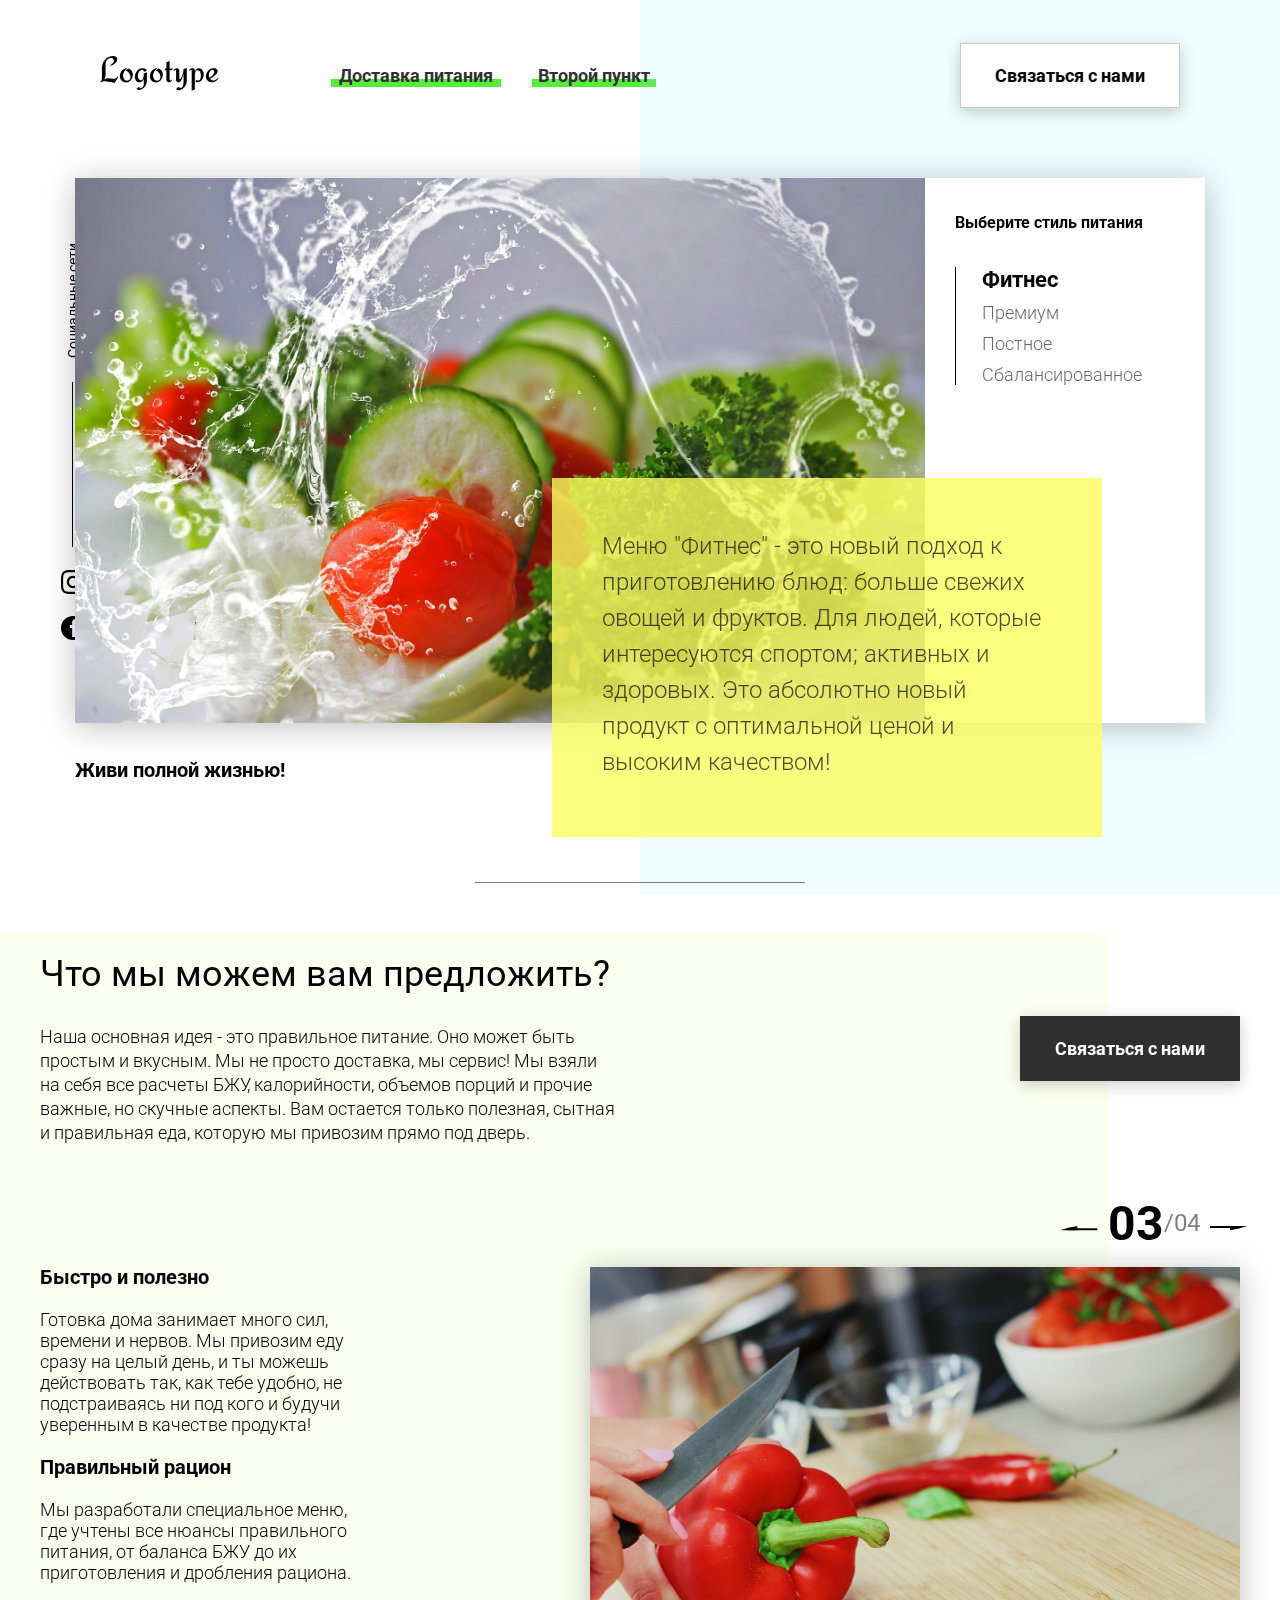
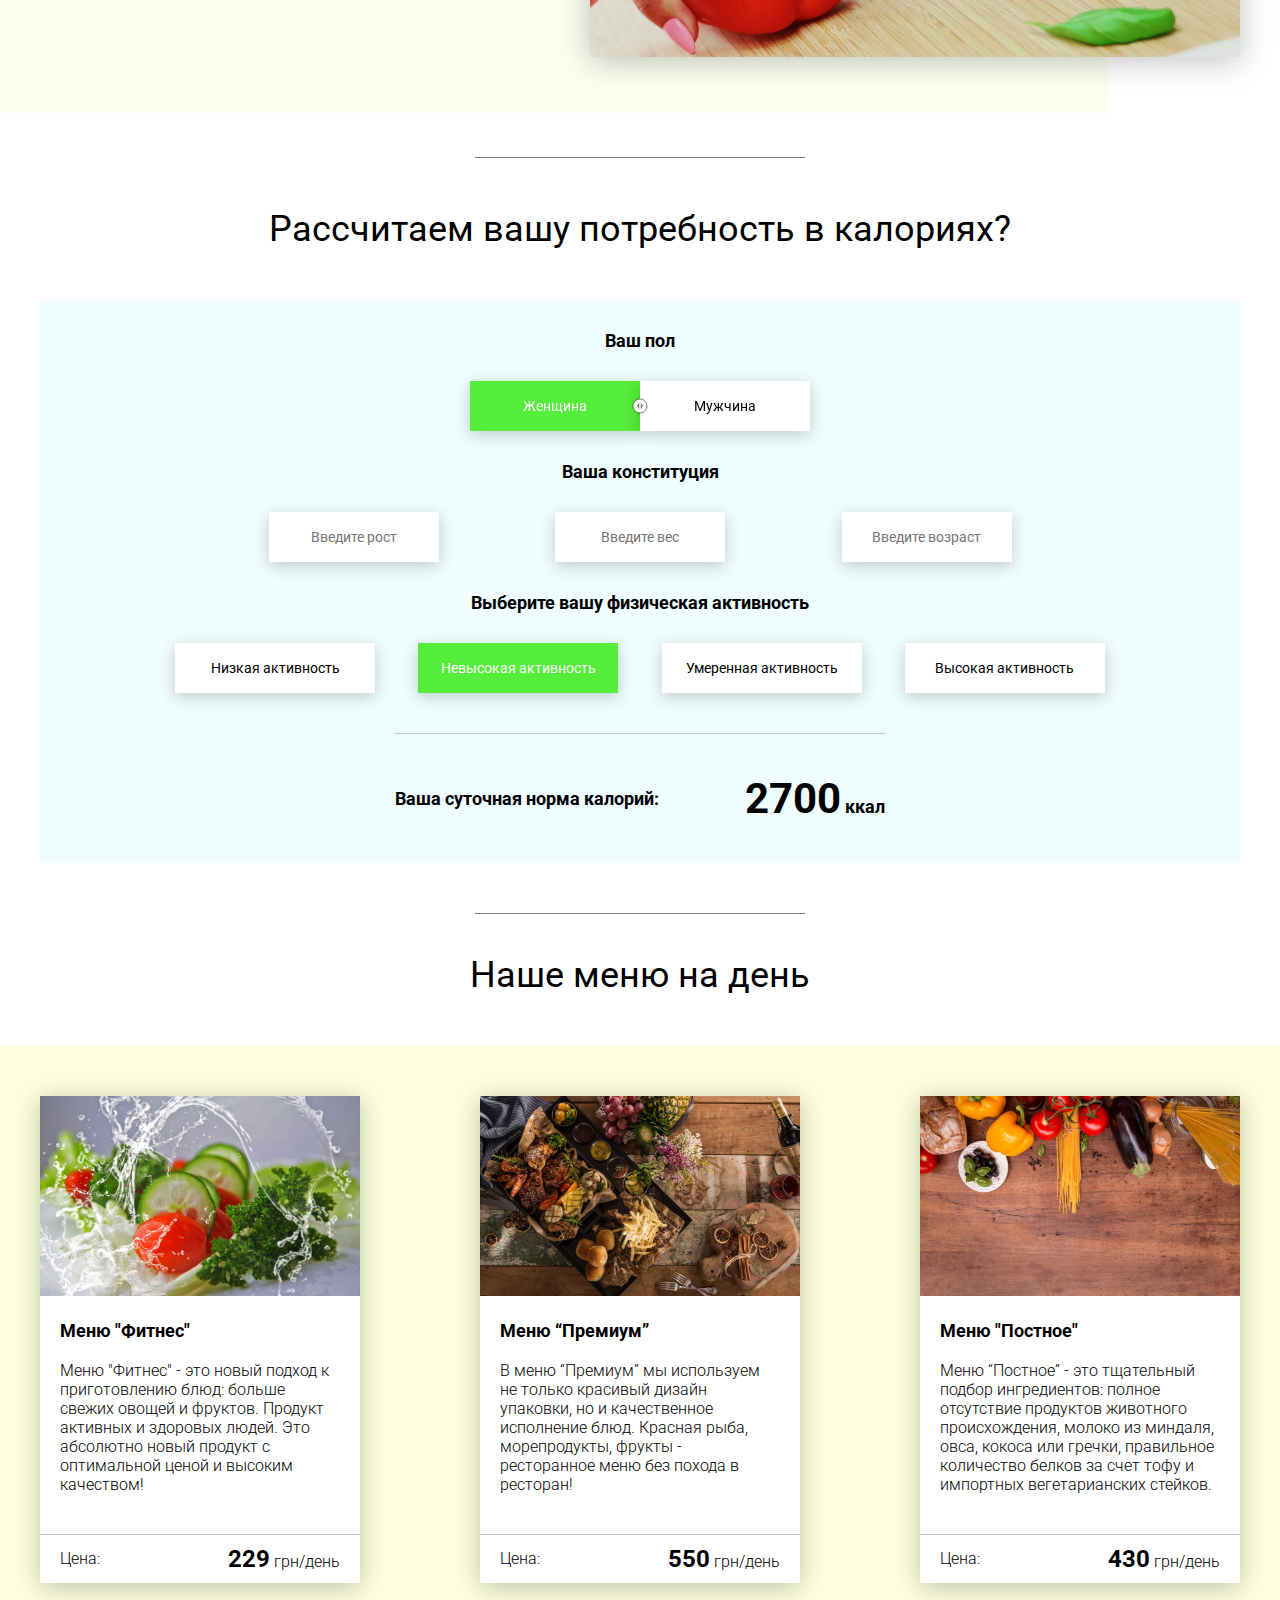
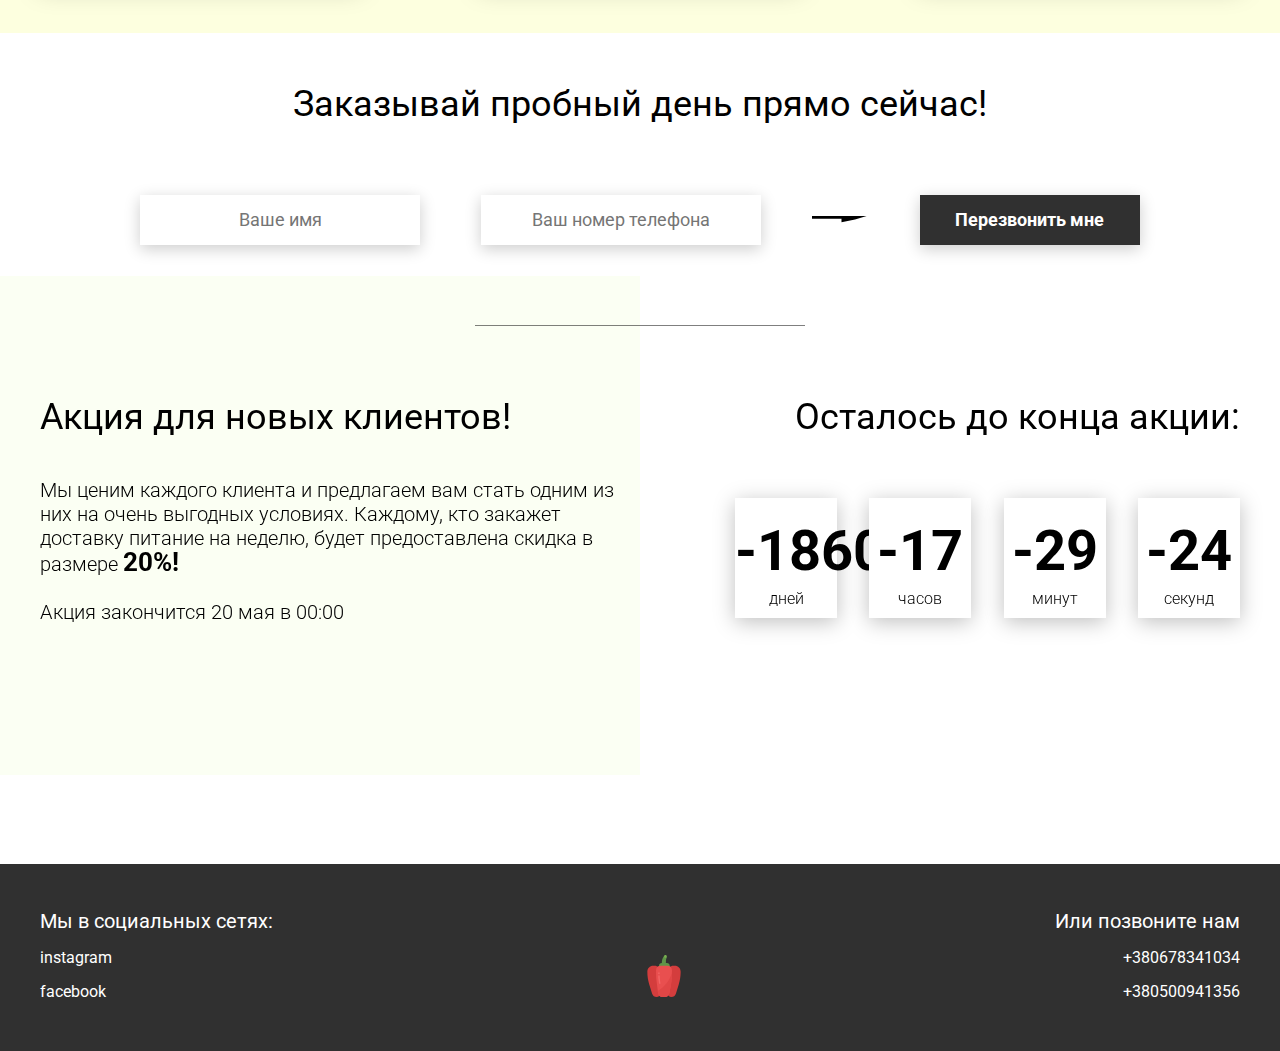
==== commit f84cd1e3: "Project_FOOD add Modal" ====
--- a/FOOD/index.html
+++ b/FOOD/index.html
@@ -1,122 +1,133 @@
 <!DOCTYPE html>
 <html lang="en">
+
 <head>
-    <meta charset="UTF-8">
-    <meta name="viewport" content="width=device-width, initial-scale=1.0">
-    <title>Food</title>
-    <link rel="stylesheet" href="css/style.css">
+	<meta charset="UTF-8">
+	<meta name="viewport" content="width=device-width, initial-scale=1.0">
+	<title>Food</title>
+	<link rel="stylesheet" href="css/style.css">
 </head>
+
 <body>
-    <header class="header">
-        <div class="header__left-block">
-            <div class="header__logo">
-                <img src="icons/logo.svg" alt="Логотип">
-            </div>
-            <nav class="header__links">
-                <a href="#" class="header__link">Доставка питания</a>
-                <a href="#" class="header__link">Второй пункт</a>
-            </nav>
-        </div>
-        <div class="header__right-block">
-            <button class="btn btn_white">Связаться с нами</button>
-        </div>
-    </header>
-    <div class="sidepanel">
-        <div class="sidepanel__text"><span>Социальные сети</span></div>
-        <div class="sidepanel__divider"></div>
-        <a href="#" class="sidepanel__icon">
-            <img src="icons/instagram.svg" alt="instagram">
-        </a>
-        <a href="#" class="sidepanel__icon">
-            <img src="icons/facebook.svg" alt="facebook">
-        </a>
-    </div>
-
-    <div class="preview">
-        <div class="bgc_blue"></div>
-        <div class="container">
-            <div class="tabcontainer">
-                <div class="tabcontent">
-                    <img src="img/tabs/vegy.jpg" alt="vegy">
-                    <div class="tabcontent__descr">
-                        Меню "Фитнес" - это новый подход к приготовлению блюд: больше свежих овощей и фруктов. Для людей, которые интересуются спортом; активных и здоровых. Это абсолютно новый продукт с оптимальной ценой и высоким качеством!
-                    </div>
-                </div>
-                <div class="tabcontent">
-                    <img src="img/tabs/elite.jpg" alt="elite">
-                    <div class="tabcontent__descr">
-                        Меню “Премиум” - мы используем не только красивый дизайн упаковки, но и качественное исполнение блюд. Красная рыба, морепродукты, фрукты - ресторанное меню без похода в ресторан!                                     
-                    </div>
-                </div>
-                <div class="tabcontent">
-                    <img src="img/tabs/post.jpg" alt="post">
-                    <div class="tabcontent__descr">
-                        Наше специальное “Постное меню” - это тщательный подбор ингредиентов: полное отсутствие продуктов животного происхождения. Полная гармония с собой и природой в каждом элементе! Все будет Ом!                                     
-                    </div>
-                </div>
-                <div class="tabcontent">
-                    <img src="img/tabs/vegy.jpg" alt="vegy">
-                    <div class="tabcontent__descr">
-                        Меню "Сбалансированное" - это соответствие вашего рациона всем научным рекомендациям. Мы тщательно просчитываем вашу потребность в к/б/ж/у и создаем лучшие блюда для вас.
-                    </div>
-                </div>
-                <div class="tabheader">
-                    <h3>Выберите стиль питания</h3>
-                    <div class="tabheader__items">
-                        <div class="tabheader__item tabheader__item_active">Фитнес</div>
-                        <div class="tabheader__item">Премиум</div>
-                        <div class="tabheader__item">Постное</div>
-                        <div class="tabheader__item">Сбалансированное</div>
-                    </div>
-                </div>
-            </div>
-            <div class="preview__life">Живи полной жизнью!</div>
-        </div>
-    </div>
-
-    <div class="divider"></div>
-
-    <div class="offer">
-        <div class="bgc_y"></div>
-        <div class="container">
-            <div class="offer__text">
-                <h2 class="title">Что мы можем вам предложить?</h2>
-                <div class="offer__descr">
-                    Наша основная идея - это правильное питание. Оно может быть простым и вкусным. Мы не просто доставка, мы сервис! Мы взяли на себя все расчеты БЖУ, калорийности, объемов порций и прочие важные, но скучные аспекты. Вам остается только полезная, сытная и правильная еда, которую мы привозим прямо под дверь.
-                </div>
-            </div>
-            <div class="offer__action">
-                <button class="btn btn_dark">Связаться с нами</button>
-            </div>
-        </div>
-        <div class="container">
-            <div class="offer__advantages">
-                <h2>Быстро и полезно</h2>
-                <div class="offer__advantages-text">
-                    Готовка дома занимает много сил, времени и нервов. Мы привозим еду сразу на целый день, и ты можешь действовать так, как тебе удобно, не подстраиваясь ни под кого и будучи уверенным в качестве продукта!
-                </div>
-                <h2>Правильный рацион</h2>
-                <div class="offer__advantages-text">
-                    Мы разработали специальное меню, где учтены все нюансы правильного питания, от баланса БЖУ до их приготовления и дробления рациона.
-                </div>
-            </div>
-            <div class="offer__slider">
-                <div class="offer__slider-counter">
-                    <div class="offer__slider-prev">
-                        <img src="icons/left.svg" alt="prev">
-                    </div>
-                    <span id="current">03</span>
-                    /
-                    <span id="total">04</span>
-                    <div class="offer__slider-next">
-                        <img src="icons/right.svg" alt="next">
-                    </div>
-                </div>
-                <div class="offer__slider-wrapper">
-                    <div class="offer__slide">
-                        <img src="img/slider/pepper.jpg" alt="pepper">
-                    </div>
-                    <!-- <div class="offer__slide">
+	<header class="header">
+		<div class="header__left-block">
+			<div class="header__logo">
+				<img src="icons/logo.svg" alt="Логотип">
+			</div>
+			<nav class="header__links">
+				<a href="#" class="header__link">Доставка питания</a>
+				<a href="#" class="header__link">Второй пункт</a>
+			</nav>
+		</div>
+		<div class="header__right-block">
+			<button data-modal class="btn btn_white">Связаться с нами</button>
+		</div>
+	</header>
+	<div class="sidepanel">
+		<div class="sidepanel__text"><span>Социальные сети</span></div>
+		<div class="sidepanel__divider"></div>
+		<a href="#" class="sidepanel__icon">
+			<img src="icons/instagram.svg" alt="instagram">
+		</a>
+		<a href="#" class="sidepanel__icon">
+			<img src="icons/facebook.svg" alt="facebook">
+		</a>
+	</div>
+
+	<div class="preview">
+		<div class="bgc_blue"></div>
+		<div class="container">
+			<div class="tabcontainer">
+				<div class="tabcontent">
+					<img src="img/tabs/vegy.jpg" alt="vegy">
+					<div class="tabcontent__descr">
+						Меню "Фитнес" - это новый подход к приготовлению блюд: больше свежих овощей и фруктов. Для людей,
+						которые интересуются спортом; активных и здоровых. Это абсолютно новый продукт с оптимальной ценой и
+						высоким качеством!
+					</div>
+				</div>
+				<div class="tabcontent">
+					<img src="img/tabs/elite.jpg" alt="elite">
+					<div class="tabcontent__descr">
+						Меню “Премиум” - мы используем не только красивый дизайн упаковки, но и качественное исполнение блюд.
+						Красная рыба, морепродукты, фрукты - ресторанное меню без похода в ресторан!
+					</div>
+				</div>
+				<div class="tabcontent">
+					<img src="img/tabs/post.jpg" alt="post">
+					<div class="tabcontent__descr">
+						Наше специальное “Постное меню” - это тщательный подбор ингредиентов: полное отсутствие продуктов
+						животного происхождения. Полная гармония с собой и природой в каждом элементе! Все будет Ом!
+					</div>
+				</div>
+				<div class="tabcontent">
+					<img src="img/tabs/vegy.jpg" alt="vegy">
+					<div class="tabcontent__descr">
+						Меню "Сбалансированное" - это соответствие вашего рациона всем научным рекомендациям. Мы тщательно
+						просчитываем вашу потребность в к/б/ж/у и создаем лучшие блюда для вас.
+					</div>
+				</div>
+				<div class="tabheader">
+					<h3>Выберите стиль питания</h3>
+					<div class="tabheader__items">
+						<div class="tabheader__item tabheader__item_active">Фитнес</div>
+						<div class="tabheader__item">Премиум</div>
+						<div class="tabheader__item">Постное</div>
+						<div class="tabheader__item">Сбалансированное</div>
+					</div>
+				</div>
+			</div>
+			<div class="preview__life">Живи полной жизнью!</div>
+		</div>
+	</div>
+
+	<div class="divider"></div>
+
+	<div class="offer">
+		<div class="bgc_y"></div>
+		<div class="container">
+			<div class="offer__text">
+				<h2 class="title">Что мы можем вам предложить?</h2>
+				<div class="offer__descr">
+					Наша основная идея - это правильное питание. Оно может быть простым и вкусным. Мы не просто доставка, мы
+					сервис! Мы взяли на себя все расчеты БЖУ, калорийности, объемов порций и прочие важные, но скучные
+					аспекты. Вам остается только полезная, сытная и правильная еда, которую мы привозим прямо под дверь.
+				</div>
+			</div>
+			<div class="offer__action">
+				<button data-modal class="btn btn_dark">Связаться с нами</button>
+			</div>
+		</div>
+		<div class="container">
+			<div class="offer__advantages">
+				<h2>Быстро и полезно</h2>
+				<div class="offer__advantages-text">
+					Готовка дома занимает много сил, времени и нервов. Мы привозим еду сразу на целый день, и ты можешь
+					действовать так, как тебе удобно, не подстраиваясь ни под кого и будучи уверенным в качестве продукта!
+				</div>
+				<h2>Правильный рацион</h2>
+				<div class="offer__advantages-text">
+					Мы разработали специальное меню, где учтены все нюансы правильного питания, от баланса БЖУ до их
+					приготовления и дробления рациона.
+				</div>
+			</div>
+			<div class="offer__slider">
+				<div class="offer__slider-counter">
+					<div class="offer__slider-prev">
+						<img src="icons/left.svg" alt="prev">
+					</div>
+					<span id="current">03</span>
+					/
+					<span id="total">04</span>
+					<div class="offer__slider-next">
+						<img src="icons/right.svg" alt="next">
+					</div>
+				</div>
+				<div class="offer__slider-wrapper">
+					<div class="offer__slide">
+						<img src="img/slider/pepper.jpg" alt="pepper">
+					</div>
+					<!-- <div class="offer__slide">
                         <img src="img/slider/food-12.jpg" alt="food">
                     </div>
                     <div class="offer__slide">
@@ -125,182 +136,190 @@
                     <div class="offer__slide">
                         <img src="img/slider/paprika.jpg" alt="paprika">
                     </div> -->
-                </div>
-            </div>
-        </div>
-    </div>
-
-    <div class="divider"></div>
-
-    <div class="calculating">
-        <div class="container">
-            <h2 class="title">Рассчитаем вашу потребность в калориях?
-            </h2>
-            <div class="calculating__field">
-                <div class="calculating__subtitle">
-                    Ваш пол
-                </div>
-                <div class="calculating__choose" id="gender">
-                    <div class="calculating__choose-item calculating__choose-item_active">Женщина</div>
-                    <div class="calculating__choose-item">Мужчина</div>
-                </div>
-
-                <div class="calculating__subtitle">
-                    Ваша конституция
-                </div>
-                <div class="calculating__choose calculating__choose_medium">
-                    <input type="text" id="height" placeholder="Введите рост" class="calculating__choose-item">
-                    <input type="text" id="weight" placeholder="Введите вес"  class="calculating__choose-item">
-                    <input type="text" id="age" placeholder="Введите возраст" class="calculating__choose-item">
-                </div>
-
-                <div class="calculating__subtitle">
-                    Выберите вашу физическая активность
-                </div>
-                <div class="calculating__choose calculating__choose_big">
-                    <div id="low" class="calculating__choose-item">Низкая активность </div>
-                    <div id="small"  class="calculating__choose-item calculating__choose-item_active">Невысокая активность</div>
-                    <div id="medium" class="calculating__choose-item">Умеренная активность</div>
-                    <div id="high" class="calculating__choose-item">Высокая активность</div>
-                </div>
-
-                <div class="calculating__divider"></div>
-
-                <div class="calculating__total">
-                    <div class="calculating__subtitle">
-                        Ваша суточная норма калорий:
-                    </div>
-                    <div class="calculating__result">
-                        <span>2700</span> ккал
-                    </div>
-                </div>
-            </div>
-        </div>
-    </div>
-
-    <div class="divider"></div>
-
-    <div class="menu">
-        <h2 class="title">Наше меню на день</h2>
-
-        <div class="menu__field">
-            <div class="container">
-                <div class="menu__item">
-                    <img src="img/tabs/vegy.jpg" alt="vegy">
-                    <h3 class="menu__item-subtitle">Меню "Фитнес"</h3>
-                    <div class="menu__item-descr">Меню "Фитнес" - это новый подход к приготовлению блюд: больше свежих овощей и фруктов. Продукт активных и здоровых людей. Это абсолютно новый продукт с оптимальной ценой и высоким качеством!</div>
-                    <div class="menu__item-divider"></div>
-                    <div class="menu__item-price">
-                        <div class="menu__item-cost">Цена:</div>
-                        <div class="menu__item-total"><span>229</span> грн/день</div>
-                    </div>
-                </div>
-                <div class="menu__item">
-                    <img src="img/tabs/elite.jpg" alt="elite">
-                    <h3 class="menu__item-subtitle">Меню “Премиум”</h3>
-                    <div class="menu__item-descr">В меню “Премиум” мы используем не только красивый дизайн упаковки, но и качественное исполнение блюд. Красная рыба, морепродукты, фрукты - ресторанное меню без похода в ресторан!</div>
-                    <div class="menu__item-divider"></div>
-                    <div class="menu__item-price">
-                        <div class="menu__item-cost">Цена:</div>
-                        <div class="menu__item-total"><span>550</span> грн/день</div>
-                    </div>
-                </div>
-                <div class="menu__item">
-                    <img src="img/tabs/post.jpg" alt="post">
-                    <h3 class="menu__item-subtitle">Меню "Постное"</h3>
-                    <div class="menu__item-descr">Меню “Постное” - это тщательный подбор ингредиентов: полное отсутствие продуктов животного происхождения, молоко из миндаля, овса, кокоса или гречки, правильное количество белков за счет тофу и импортных вегетарианских стейков. </div>
-                    <div class="menu__item-divider"></div>
-                    <div class="menu__item-price">
-                        <div class="menu__item-cost">Цена:</div>
-                        <div class="menu__item-total"><span>430</span> грн/день</div>
-                    </div>
-                </div>
-            </div>
-        </div>
-    </div>
-
-    <div class="order">
-        <div class="container">
-            <div class="title">Заказывай пробный день прямо сейчас!</div>
-            <form action="#" class="order__form">
-                <input required placeholder="Ваше имя" name="name" type="text" class="order__input">
-                <input required placeholder="Ваш номер телефона" name="phone" type="phone" class="order__input">
-                <img src="icons/right.svg" alt="right">
-                <button class="btn btn_dark btn_min">Перезвонить мне</button>
-            </form>
-        </div>
-    </div>
-
-    <div class="divider"></div>
-
-    <div class="promotion">
-        <div class="bgc_y"></div>
-        <div class="container">
-            <div class="promotion__text">
-                <div class="title">Акция для новых клиентов!</div>
-                <div class="promotion__descr">
-                    Мы ценим каждого клиента и предлагаем вам стать одним из них на очень выгодных условиях. 
-                    Каждому, кто закажет доставку питание на неделю, будет предоставлена скидка в размере <span>20%!</span>
-                    <br><br>
-                    Акция закончится 20 мая в 00:00
-                </div>
-            </div>
-            <div class="promotion__timer">
-                <div class="title">Осталось до конца акции:</div>
-                <div class="timer">
-                    <div class="timer__block">
-                        <span id="days">12</span>
-                        дней
-                    </div>
-                    <div class="timer__block">
-                        <span id="hours">20</span>
-                        часов
-                    </div>
-                    <div class="timer__block">
-                        <span id="minutes">56</span>
-                        минут
-                    </div>
-                    <div class="timer__block">
-                        <span id="seconds">20</span>
-                        секунд
-                    </div>
-                </div>
-            </div>
-        </div>
-    </div>
-
-    <footer class="footer">
-        <div class="container">
-            <div class="social">
-                <div class="subtitle">Мы в социальных сетях:</div>
-                <a href="#" class="link">instagram</a>
-                <a href="#" class="link">facebook</a>
-            </div>
-            <div class="pepper">
-                <img src="icons/veg.svg" alt="pepper">
-            </div>
-            <div class="call">
-                <div class="subtitle">Или позвоните нам</div>
-                <a href="#" class="link">+380678341034</a>
-                <a href="#" class="link">+380500941356</a>
-            </div>
-        </div>
-    </footer>
-
-    <div class="modal">
-        <div class="modal__dialog">
-            <div class="modal__content">
-                <form action="#">
-                    <div class="modal__close">&times;</div>
-                    <div class="modal__title">Мы свяжемся с вами как можно быстрее!</div>
-                    <input required placeholder="Ваше имя" name="name" type="text" class="modal__input">
-                    <input required placeholder="Ваш номер телефона" name="phone" type="phone" class="modal__input">
-                    <button class="btn btn_dark btn_min">Перезвонить мне</button>
-                </form>
-            </div>
-        </div>
-    </div>
-
-	 <script src="js/script.js"></script>
+				</div>
+			</div>
+		</div>
+	</div>
+
+	<div class="divider"></div>
+
+	<div class="calculating">
+		<div class="container">
+			<h2 class="title">Рассчитаем вашу потребность в калориях?
+			</h2>
+			<div class="calculating__field">
+				<div class="calculating__subtitle">
+					Ваш пол
+				</div>
+				<div class="calculating__choose" id="gender">
+					<div class="calculating__choose-item calculating__choose-item_active">Женщина</div>
+					<div class="calculating__choose-item">Мужчина</div>
+				</div>
+
+				<div class="calculating__subtitle">
+					Ваша конституция
+				</div>
+				<div class="calculating__choose calculating__choose_medium">
+					<input type="text" id="height" placeholder="Введите рост" class="calculating__choose-item">
+					<input type="text" id="weight" placeholder="Введите вес" class="calculating__choose-item">
+					<input type="text" id="age" placeholder="Введите возраст" class="calculating__choose-item">
+				</div>
+
+				<div class="calculating__subtitle">
+					Выберите вашу физическая активность
+				</div>
+				<div class="calculating__choose calculating__choose_big">
+					<div id="low" class="calculating__choose-item">Низкая активность </div>
+					<div id="small" class="calculating__choose-item calculating__choose-item_active">Невысокая активность
+					</div>
+					<div id="medium" class="calculating__choose-item">Умеренная активность</div>
+					<div id="high" class="calculating__choose-item">Высокая активность</div>
+				</div>
+
+				<div class="calculating__divider"></div>
+
+				<div class="calculating__total">
+					<div class="calculating__subtitle">
+						Ваша суточная норма калорий:
+					</div>
+					<div class="calculating__result">
+						<span>2700</span> ккал
+					</div>
+				</div>
+			</div>
+		</div>
+	</div>
+
+	<div class="divider"></div>
+
+	<div class="menu">
+		<h2 class="title">Наше меню на день</h2>
+
+		<div class="menu__field">
+			<div class="container">
+				<div class="menu__item">
+					<img src="img/tabs/vegy.jpg" alt="vegy">
+					<h3 class="menu__item-subtitle">Меню "Фитнес"</h3>
+					<div class="menu__item-descr">Меню "Фитнес" - это новый подход к приготовлению блюд: больше свежих овощей
+						и фруктов. Продукт активных и здоровых людей. Это абсолютно новый продукт с оптимальной ценой и
+						высоким качеством!</div>
+					<div class="menu__item-divider"></div>
+					<div class="menu__item-price">
+						<div class="menu__item-cost">Цена:</div>
+						<div class="menu__item-total"><span>229</span> грн/день</div>
+					</div>
+				</div>
+				<div class="menu__item">
+					<img src="img/tabs/elite.jpg" alt="elite">
+					<h3 class="menu__item-subtitle">Меню “Премиум”</h3>
+					<div class="menu__item-descr">В меню “Премиум” мы используем не только красивый дизайн упаковки, но и
+						качественное исполнение блюд. Красная рыба, морепродукты, фрукты - ресторанное меню без похода в
+						ресторан!</div>
+					<div class="menu__item-divider"></div>
+					<div class="menu__item-price">
+						<div class="menu__item-cost">Цена:</div>
+						<div class="menu__item-total"><span>550</span> грн/день</div>
+					</div>
+				</div>
+				<div class="menu__item">
+					<img src="img/tabs/post.jpg" alt="post">
+					<h3 class="menu__item-subtitle">Меню "Постное"</h3>
+					<div class="menu__item-descr">Меню “Постное” - это тщательный подбор ингредиентов: полное отсутствие
+						продуктов животного происхождения, молоко из миндаля, овса, кокоса или гречки, правильное количество
+						белков за счет тофу и импортных вегетарианских стейков. </div>
+					<div class="menu__item-divider"></div>
+					<div class="menu__item-price">
+						<div class="menu__item-cost">Цена:</div>
+						<div class="menu__item-total"><span>430</span> грн/день</div>
+					</div>
+				</div>
+			</div>
+		</div>
+	</div>
+
+	<div class="order">
+		<div class="container">
+			<div class="title">Заказывай пробный день прямо сейчас!</div>
+			<form action="#" class="order__form">
+				<input required placeholder="Ваше имя" name="name" type="text" class="order__input">
+				<input required placeholder="Ваш номер телефона" name="phone" type="phone" class="order__input">
+				<img src="icons/right.svg" alt="right">
+				<button class="btn btn_dark btn_min">Перезвонить мне</button>
+			</form>
+		</div>
+	</div>
+
+	<div class="divider"></div>
+
+	<div class="promotion">
+		<div class="bgc_y"></div>
+		<div class="container">
+			<div class="promotion__text">
+				<div class="title">Акция для новых клиентов!</div>
+				<div class="promotion__descr">
+					Мы ценим каждого клиента и предлагаем вам стать одним из них на очень выгодных условиях.
+					Каждому, кто закажет доставку питание на неделю, будет предоставлена скидка в размере <span>20%!</span>
+					<br><br>
+					Акция закончится 20 мая в 00:00
+				</div>
+			</div>
+			<div class="promotion__timer">
+				<div class="title">Осталось до конца акции:</div>
+				<div class="timer">
+					<div class="timer__block">
+						<span id="days">12</span>
+						дней
+					</div>
+					<div class="timer__block">
+						<span id="hours">20</span>
+						часов
+					</div>
+					<div class="timer__block">
+						<span id="minutes">56</span>
+						минут
+					</div>
+					<div class="timer__block">
+						<span id="seconds">20</span>
+						секунд
+					</div>
+				</div>
+			</div>
+		</div>
+	</div>
+
+	<footer class="footer">
+		<div class="container">
+			<div class="social">
+				<div class="subtitle">Мы в социальных сетях:</div>
+				<a href="#" class="link">instagram</a>
+				<a href="#" class="link">facebook</a>
+			</div>
+			<div class="pepper">
+				<img src="icons/veg.svg" alt="pepper">
+			</div>
+			<div class="call">
+				<div class="subtitle">Или позвоните нам</div>
+				<a href="#" class="link">+380678341034</a>
+				<a href="#" class="link">+380500941356</a>
+			</div>
+		</div>
+	</footer>
+
+	<div class="modal">
+		<div class="modal__dialog">
+			<div class="modal__content">
+				<form action="#">
+					<div data-close class="modal__close">&times;</div>
+					<div class="modal__title">Мы свяжемся с вами как можно быстрее!</div>
+					<input required placeholder="Ваше имя" name="name" type="text" class="modal__input">
+					<input required placeholder="Ваш номер телефона" name="phone" type="phone" class="modal__input">
+					<button class="btn btn_dark btn_min">Перезвонить мне</button>
+				</form>
+			</div>
+		</div>
+	</div>
+
+	<script src="js/script.js"></script>
 </body>
+
 </html>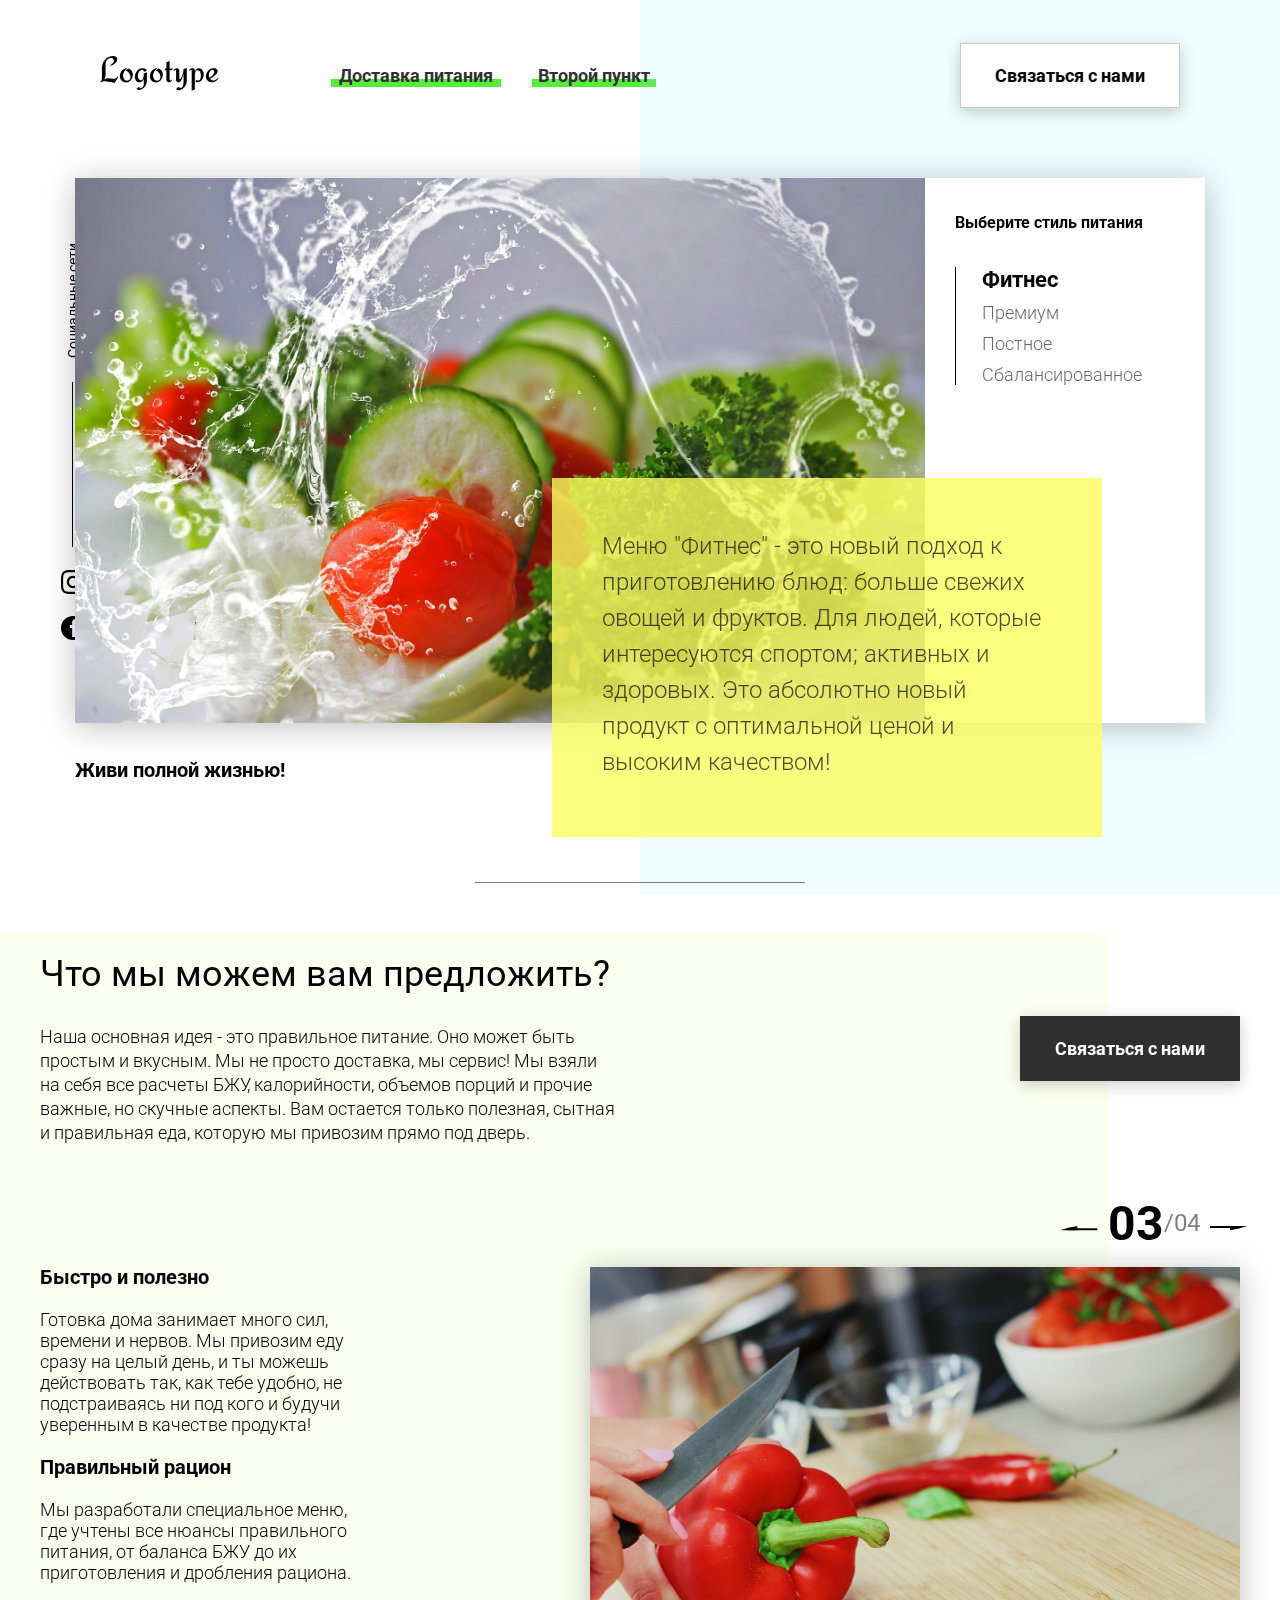
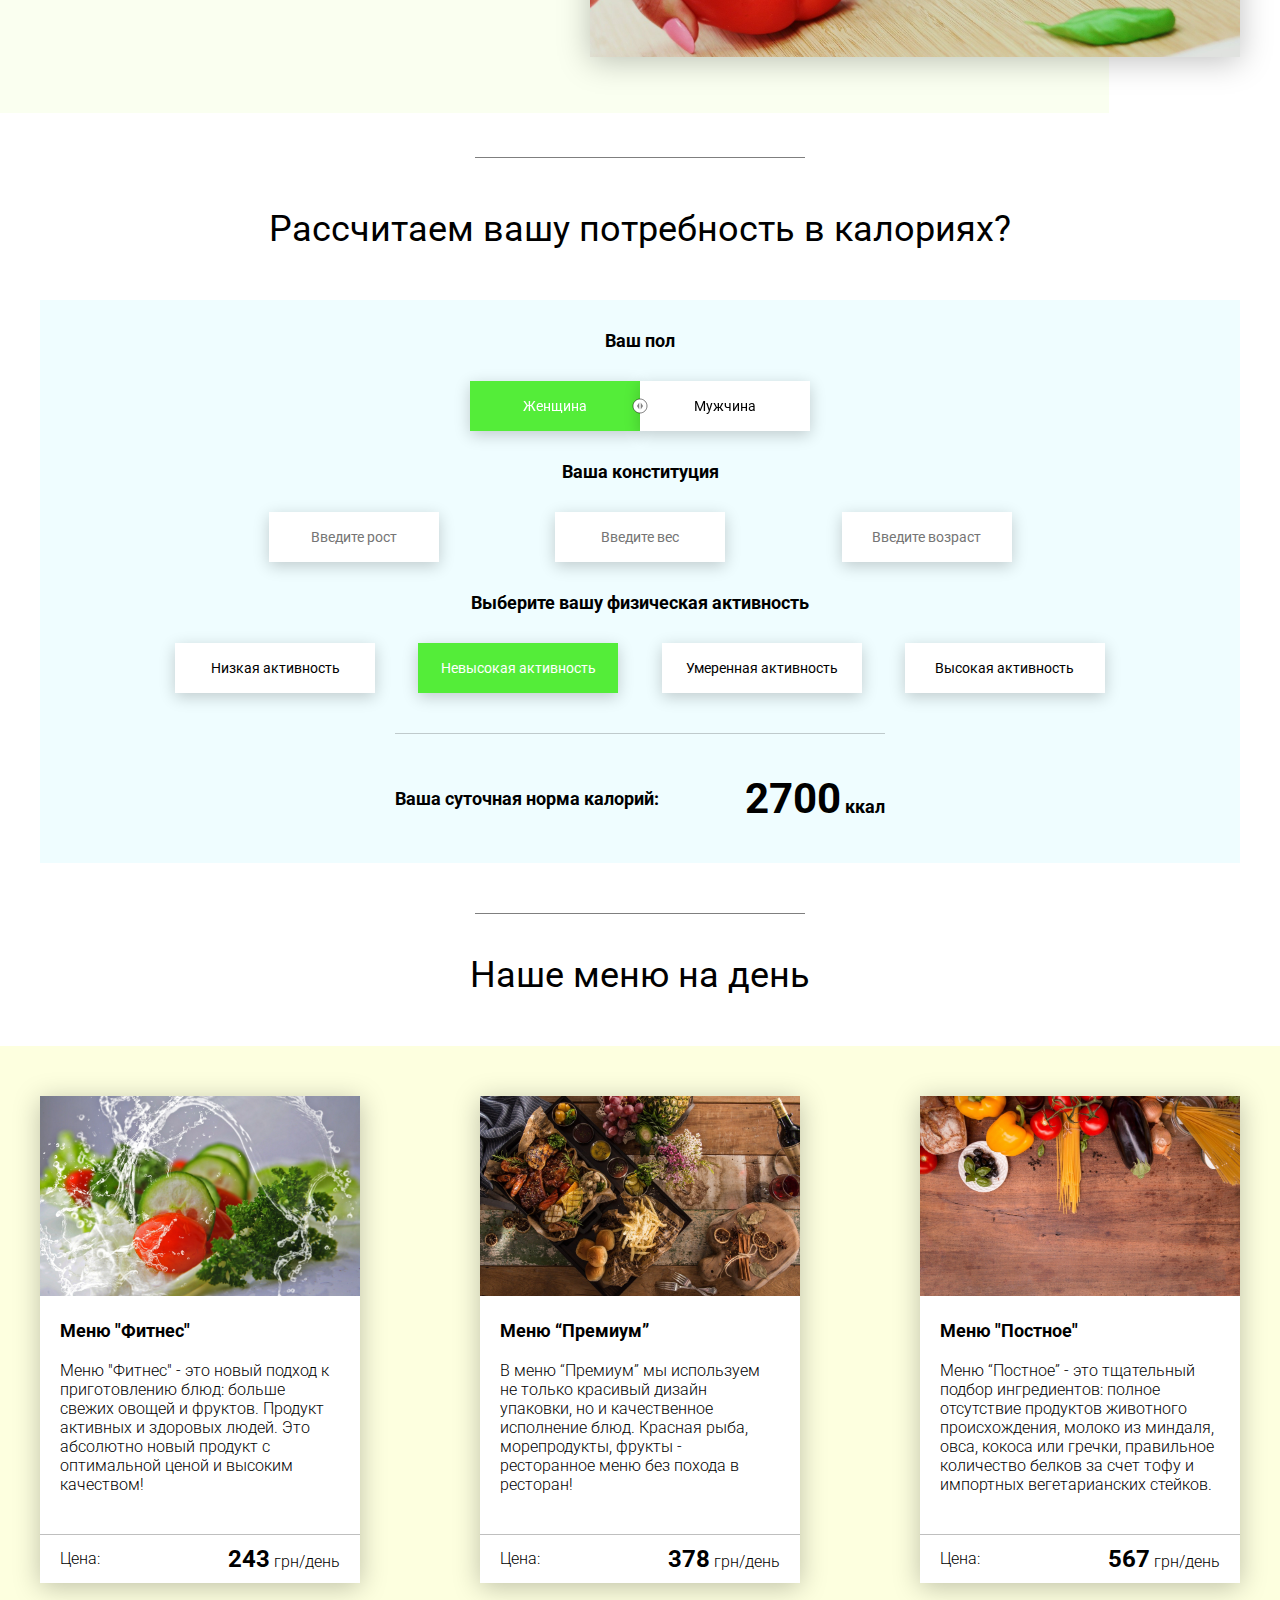
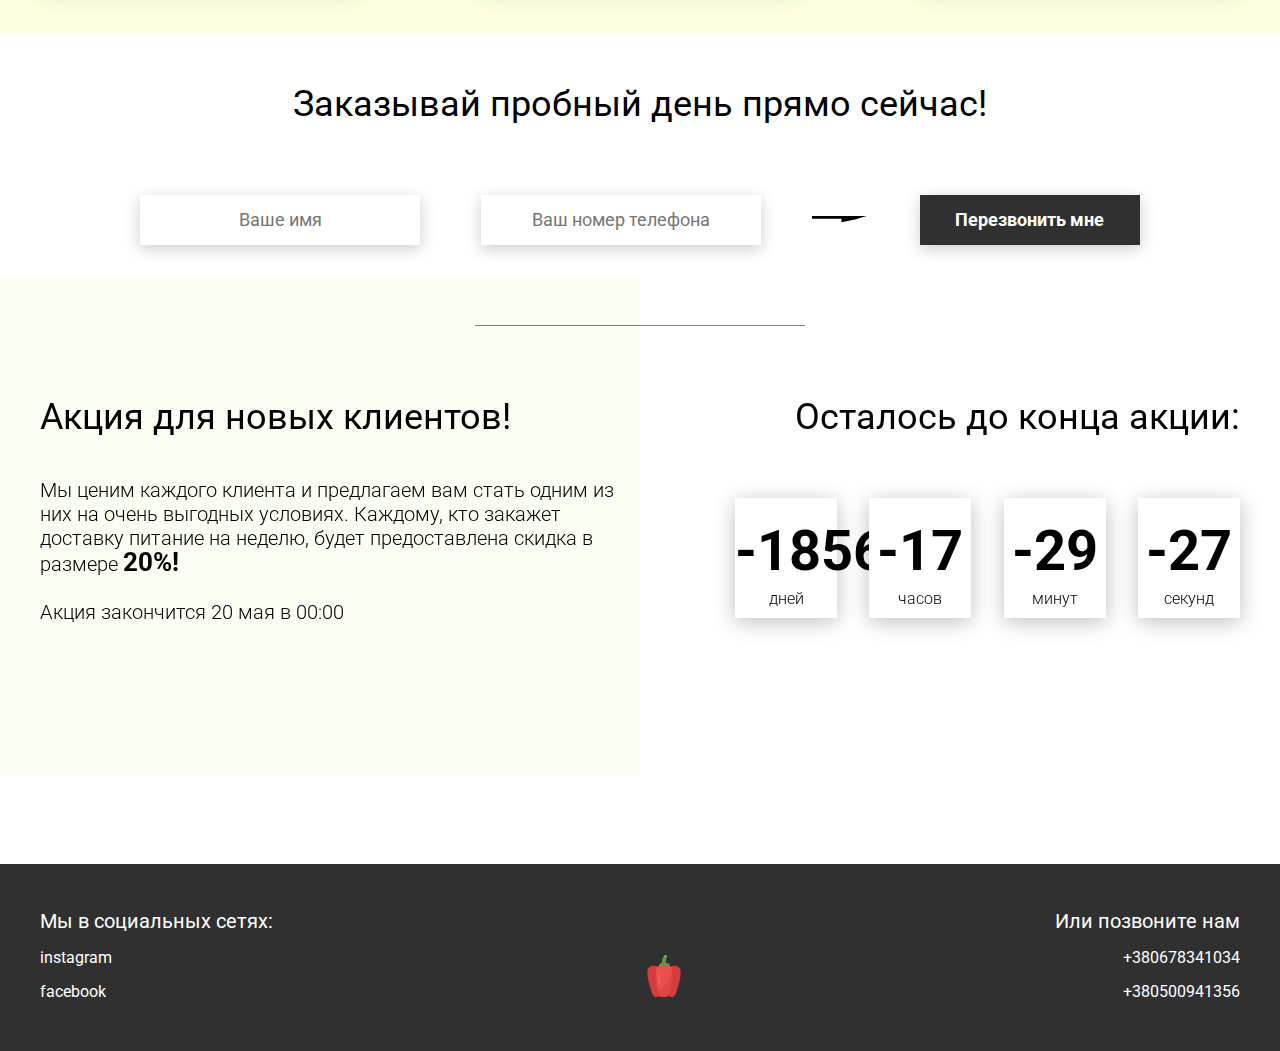
==== commit 1c1a866f: "Project_FOOD add Classes for Cards making" ====
--- a/FOOD/index.html
+++ b/FOOD/index.html
@@ -196,44 +196,7 @@
 		<h2 class="title">Наше меню на день</h2>
 
 		<div class="menu__field">
-			<div class="container">
-				<div class="menu__item">
-					<img src="img/tabs/vegy.jpg" alt="vegy">
-					<h3 class="menu__item-subtitle">Меню "Фитнес"</h3>
-					<div class="menu__item-descr">Меню "Фитнес" - это новый подход к приготовлению блюд: больше свежих овощей
-						и фруктов. Продукт активных и здоровых людей. Это абсолютно новый продукт с оптимальной ценой и
-						высоким качеством!</div>
-					<div class="menu__item-divider"></div>
-					<div class="menu__item-price">
-						<div class="menu__item-cost">Цена:</div>
-						<div class="menu__item-total"><span>229</span> грн/день</div>
-					</div>
-				</div>
-				<div class="menu__item">
-					<img src="img/tabs/elite.jpg" alt="elite">
-					<h3 class="menu__item-subtitle">Меню “Премиум”</h3>
-					<div class="menu__item-descr">В меню “Премиум” мы используем не только красивый дизайн упаковки, но и
-						качественное исполнение блюд. Красная рыба, морепродукты, фрукты - ресторанное меню без похода в
-						ресторан!</div>
-					<div class="menu__item-divider"></div>
-					<div class="menu__item-price">
-						<div class="menu__item-cost">Цена:</div>
-						<div class="menu__item-total"><span>550</span> грн/день</div>
-					</div>
-				</div>
-				<div class="menu__item">
-					<img src="img/tabs/post.jpg" alt="post">
-					<h3 class="menu__item-subtitle">Меню "Постное"</h3>
-					<div class="menu__item-descr">Меню “Постное” - это тщательный подбор ингредиентов: полное отсутствие
-						продуктов животного происхождения, молоко из миндаля, овса, кокоса или гречки, правильное количество
-						белков за счет тофу и импортных вегетарианских стейков. </div>
-					<div class="menu__item-divider"></div>
-					<div class="menu__item-price">
-						<div class="menu__item-cost">Цена:</div>
-						<div class="menu__item-total"><span>430</span> грн/день</div>
-					</div>
-				</div>
-			</div>
+			<div class="container"></div>
 		</div>
 	</div>
 
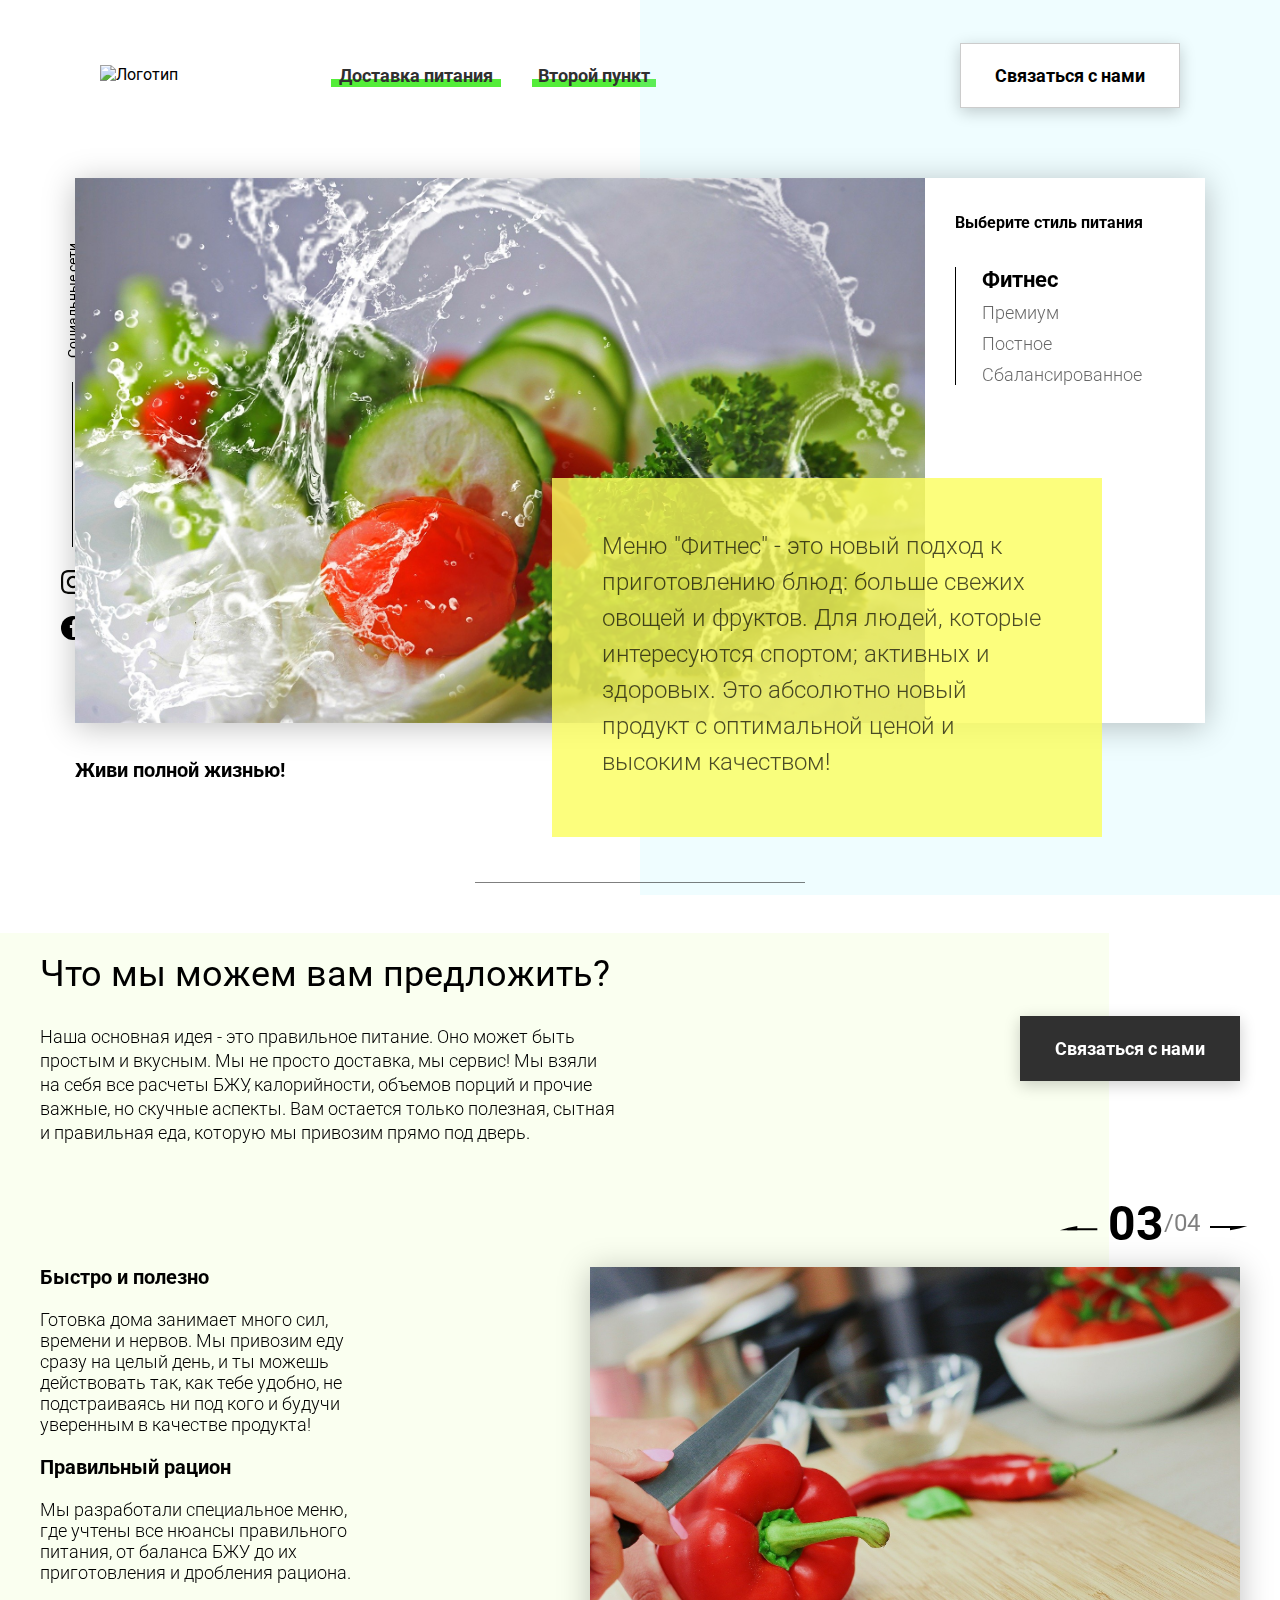
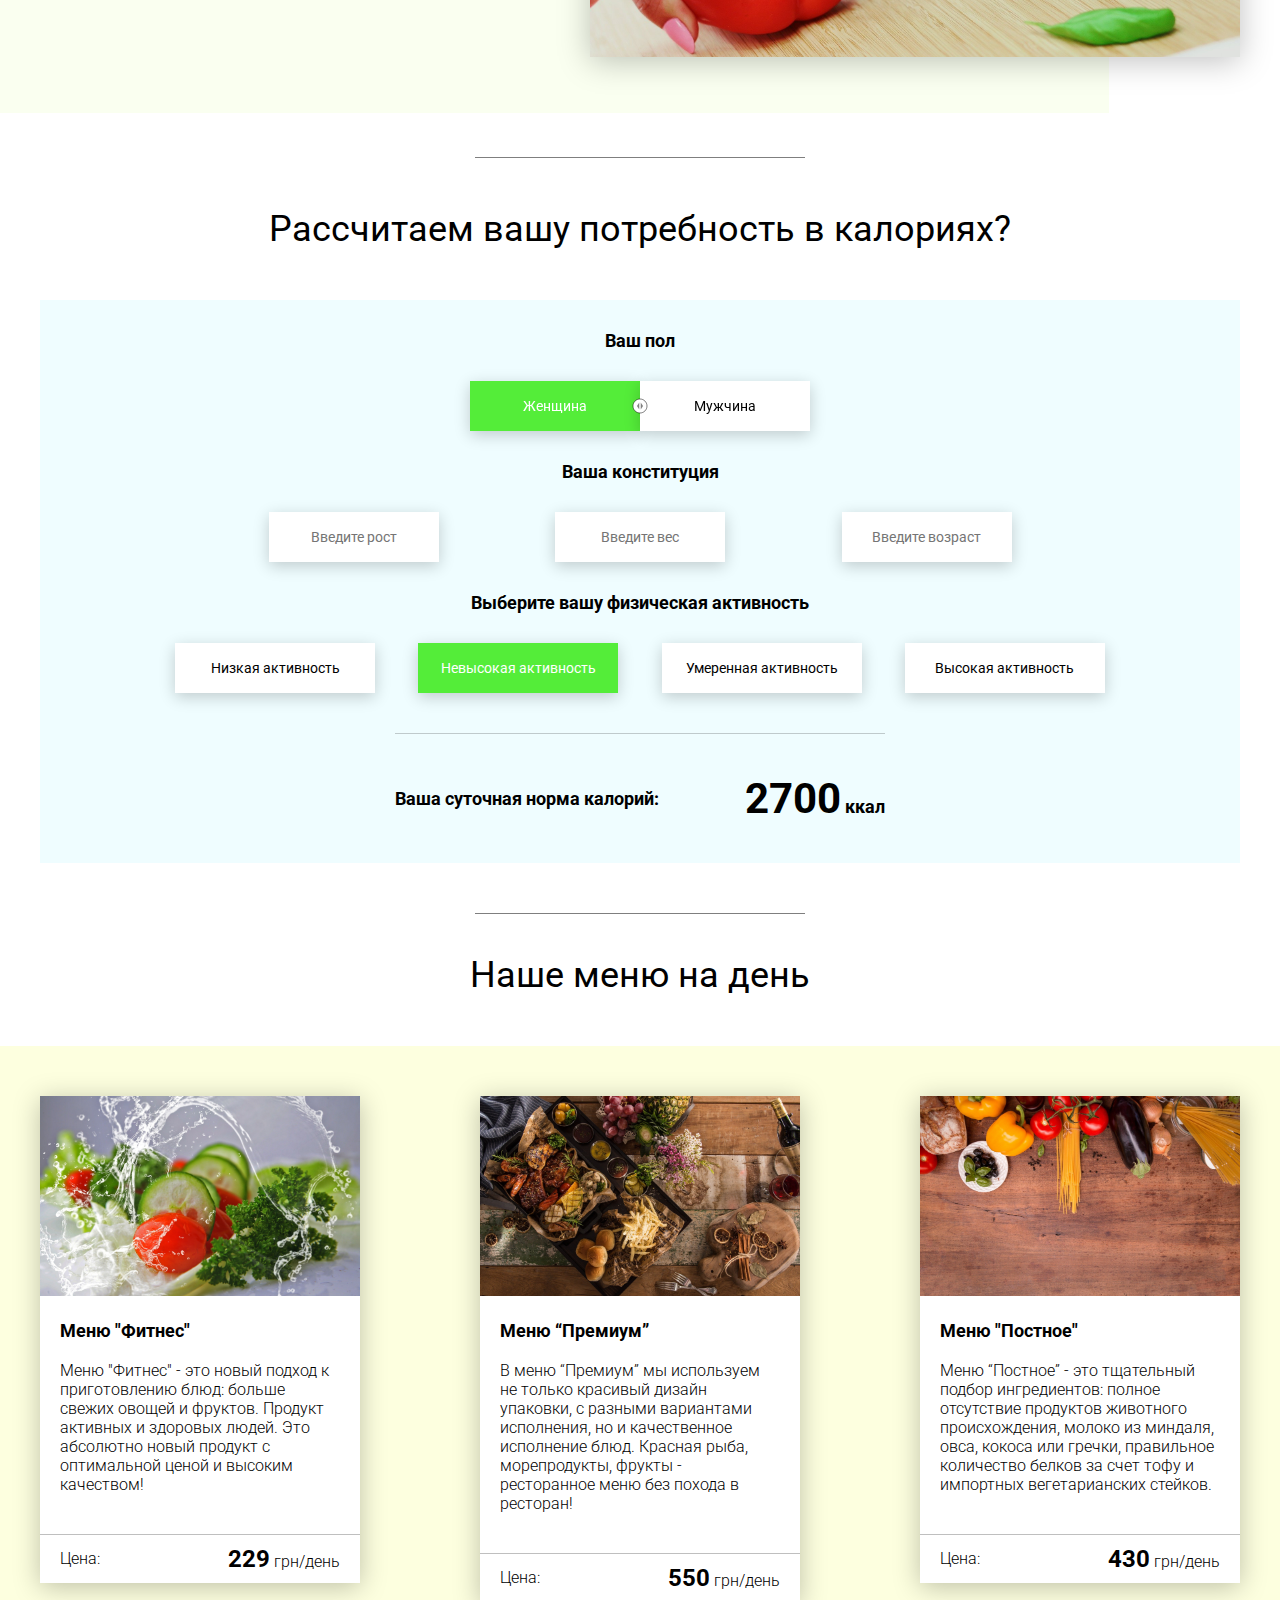
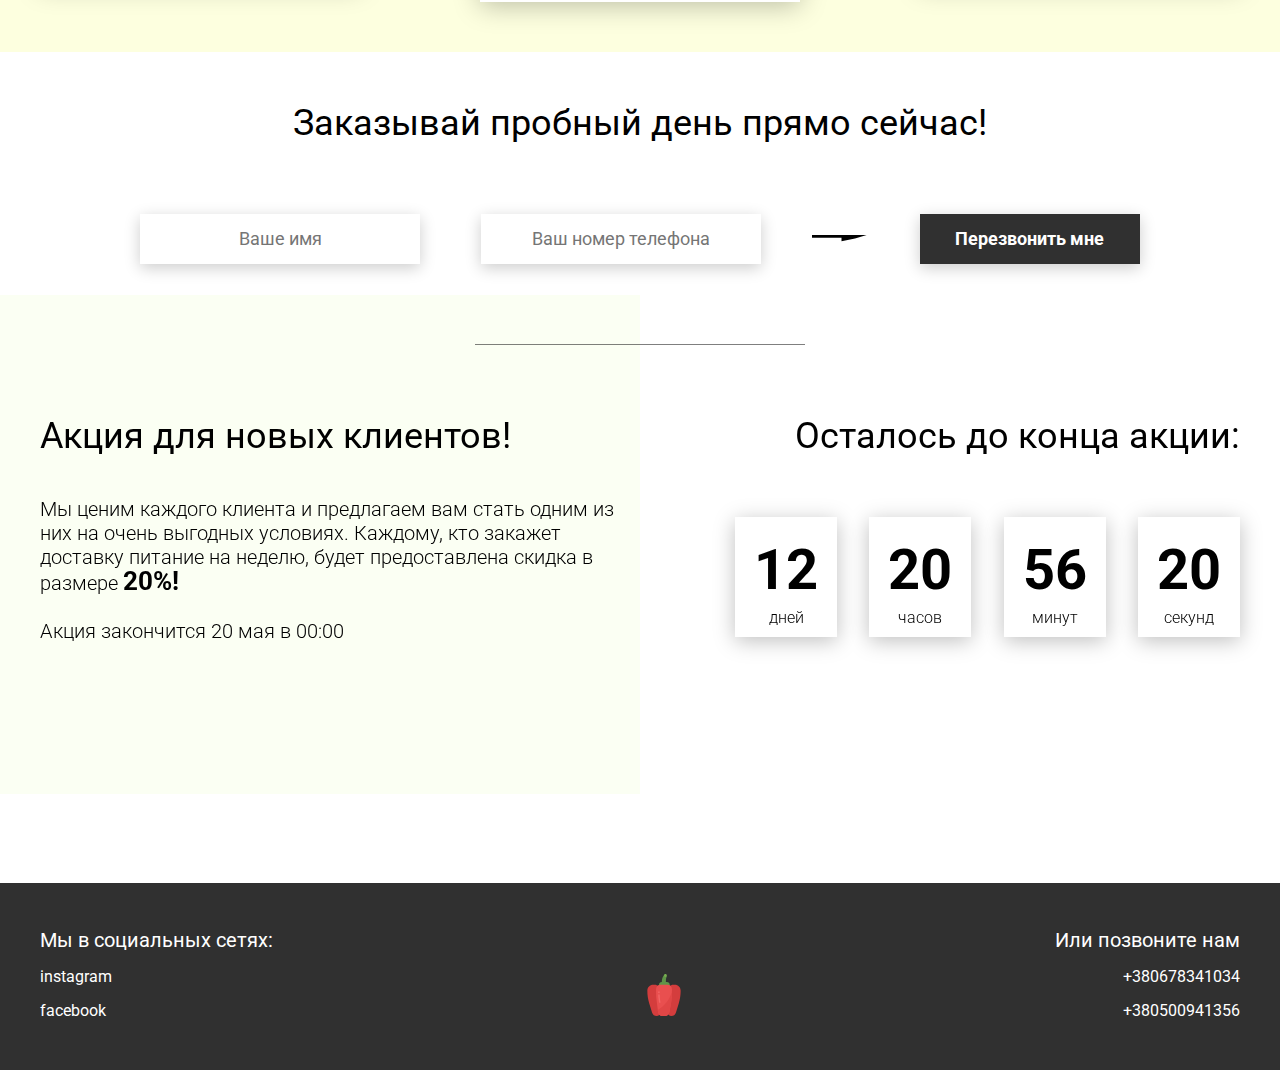
==== commit 34ef4db3: "Edit css file: add classes show and hide" ====
--- a/FOOD/index.html
+++ b/FOOD/index.html
@@ -20,7 +20,7 @@
 			</nav>
 		</div>
 		<div class="header__right-block">
-			<button data-modal class="btn btn_white">Связаться с нами</button>
+			<button class="btn btn_white">Связаться с нами</button>
 		</div>
 	</header>
 	<div class="sidepanel">
@@ -46,27 +46,24 @@
 						высоким качеством!
 					</div>
 				</div>
-				<div class="tabcontent">
-					<img src="img/tabs/elite.jpg" alt="elite">
-					<div class="tabcontent__descr">
-						Меню “Премиум” - мы используем не только красивый дизайн упаковки, но и качественное исполнение блюд.
-						Красная рыба, морепродукты, фрукты - ресторанное меню без похода в ресторан!
-					</div>
-				</div>
-				<div class="tabcontent">
-					<img src="img/tabs/post.jpg" alt="post">
-					<div class="tabcontent__descr">
-						Наше специальное “Постное меню” - это тщательный подбор ингредиентов: полное отсутствие продуктов
-						животного происхождения. Полная гармония с собой и природой в каждом элементе! Все будет Ом!
-					</div>
-				</div>
-				<div class="tabcontent">
-					<img src="img/tabs/vegy.jpg" alt="vegy">
-					<div class="tabcontent__descr">
-						Меню "Сбалансированное" - это соответствие вашего рациона всем научным рекомендациям. Мы тщательно
-						просчитываем вашу потребность в к/б/ж/у и создаем лучшие блюда для вас.
-					</div>
-				</div>
+				<!-- <div class="tabcontent">
+                    <img src="img/tabs/elite.jpg" alt="elite">
+                    <div class="tabcontent__descr">
+                        Меню “Премиум” - мы используем не только красивый дизайн упаковки, но и качественное исполнение блюд. Красная рыба, морепродукты, фрукты - ресторанное меню без похода в ресторан!                                     
+                    </div>
+                </div> -->
+				<!-- <div class="tabcontent">
+                    <img src="img/tabs/post.jpg" alt="post">
+                    <div class="tabcontent__descr">
+                        Наше специальное “Постное меню” - это тщательный подбор ингредиентов: полное отсутствие продуктов животного происхождения. Полная гармония с собой и природой в каждом элементе! Все будет Ом!                                     
+                    </div>
+                </div>
+                <div class="tabcontent">
+                    <img src="img/tabs/vegy.jpg" alt="vegy">
+                    <div class="tabcontent__descr">
+                        Меню "Сбалансированное" - это соответствие вашего рациона всем научным рекомендациям. Мы тщательно просчитываем вашу потребность в к/б/ж/у и создаем лучшие блюда для вас.
+                    </div>
+                </div> -->
 				<div class="tabheader">
 					<h3>Выберите стиль питания</h3>
 					<div class="tabheader__items">
@@ -95,7 +92,7 @@
 				</div>
 			</div>
 			<div class="offer__action">
-				<button data-modal class="btn btn_dark">Связаться с нами</button>
+				<button class="btn btn_dark">Связаться с нами</button>
 			</div>
 		</div>
 		<div class="container">
@@ -196,7 +193,44 @@
 		<h2 class="title">Наше меню на день</h2>
 
 		<div class="menu__field">
-			<div class="container"></div>
+			<div class="container">
+				<div class="menu__item">
+					<img src="img/tabs/vegy.jpg" alt="vegy">
+					<h3 class="menu__item-subtitle">Меню "Фитнес"</h3>
+					<div class="menu__item-descr">Меню "Фитнес" - это новый подход к приготовлению блюд: больше свежих овощей
+						и фруктов. Продукт активных и здоровых людей. Это абсолютно новый продукт с оптимальной ценой и
+						высоким качеством!</div>
+					<div class="menu__item-divider"></div>
+					<div class="menu__item-price">
+						<div class="menu__item-cost">Цена:</div>
+						<div class="menu__item-total"><span>229</span> грн/день</div>
+					</div>
+				</div>
+				<div class="menu__item">
+					<img src="img/tabs/elite.jpg" alt="elite">
+					<h3 class="menu__item-subtitle">Меню “Премиум”</h3>
+					<div class="menu__item-descr">В меню “Премиум” мы используем не только красивый дизайн упаковки, с
+						разными вариантами исполнения, но и качественное исполнение блюд. Красная рыба, морепродукты, фрукты -
+						ресторанное меню без похода в ресторан!</div>
+					<div class="menu__item-divider"></div>
+					<div class="menu__item-price">
+						<div class="menu__item-cost">Цена:</div>
+						<div class="menu__item-total"><span>550</span> грн/день</div>
+					</div>
+				</div>
+				<div class="menu__item">
+					<img src="img/tabs/post.jpg" alt="post">
+					<h3 class="menu__item-subtitle">Меню "Постное"</h3>
+					<div class="menu__item-descr">Меню “Постное” - это тщательный подбор ингредиентов: полное отсутствие
+						продуктов животного происхождения, молоко из миндаля, овса, кокоса или гречки, правильное количество
+						белков за счет тофу и импортных вегетарианских стейков. </div>
+					<div class="menu__item-divider"></div>
+					<div class="menu__item-price">
+						<div class="menu__item-cost">Цена:</div>
+						<div class="menu__item-total"><span>430</span> грн/день</div>
+					</div>
+				</div>
+			</div>
 		</div>
 	</div>
 
@@ -272,7 +306,7 @@
 		<div class="modal__dialog">
 			<div class="modal__content">
 				<form action="#">
-					<div data-close class="modal__close">&times;</div>
+					<div class="modal__close">&times;</div>
 					<div class="modal__title">Мы свяжемся с вами как можно быстрее!</div>
 					<input required placeholder="Ваше имя" name="name" type="text" class="modal__input">
 					<input required placeholder="Ваш номер телефона" name="phone" type="phone" class="modal__input">
@@ -281,8 +315,6 @@
 			</div>
 		</div>
 	</div>
-
-	<script src="js/script.js"></script>
 </body>
 
 </html>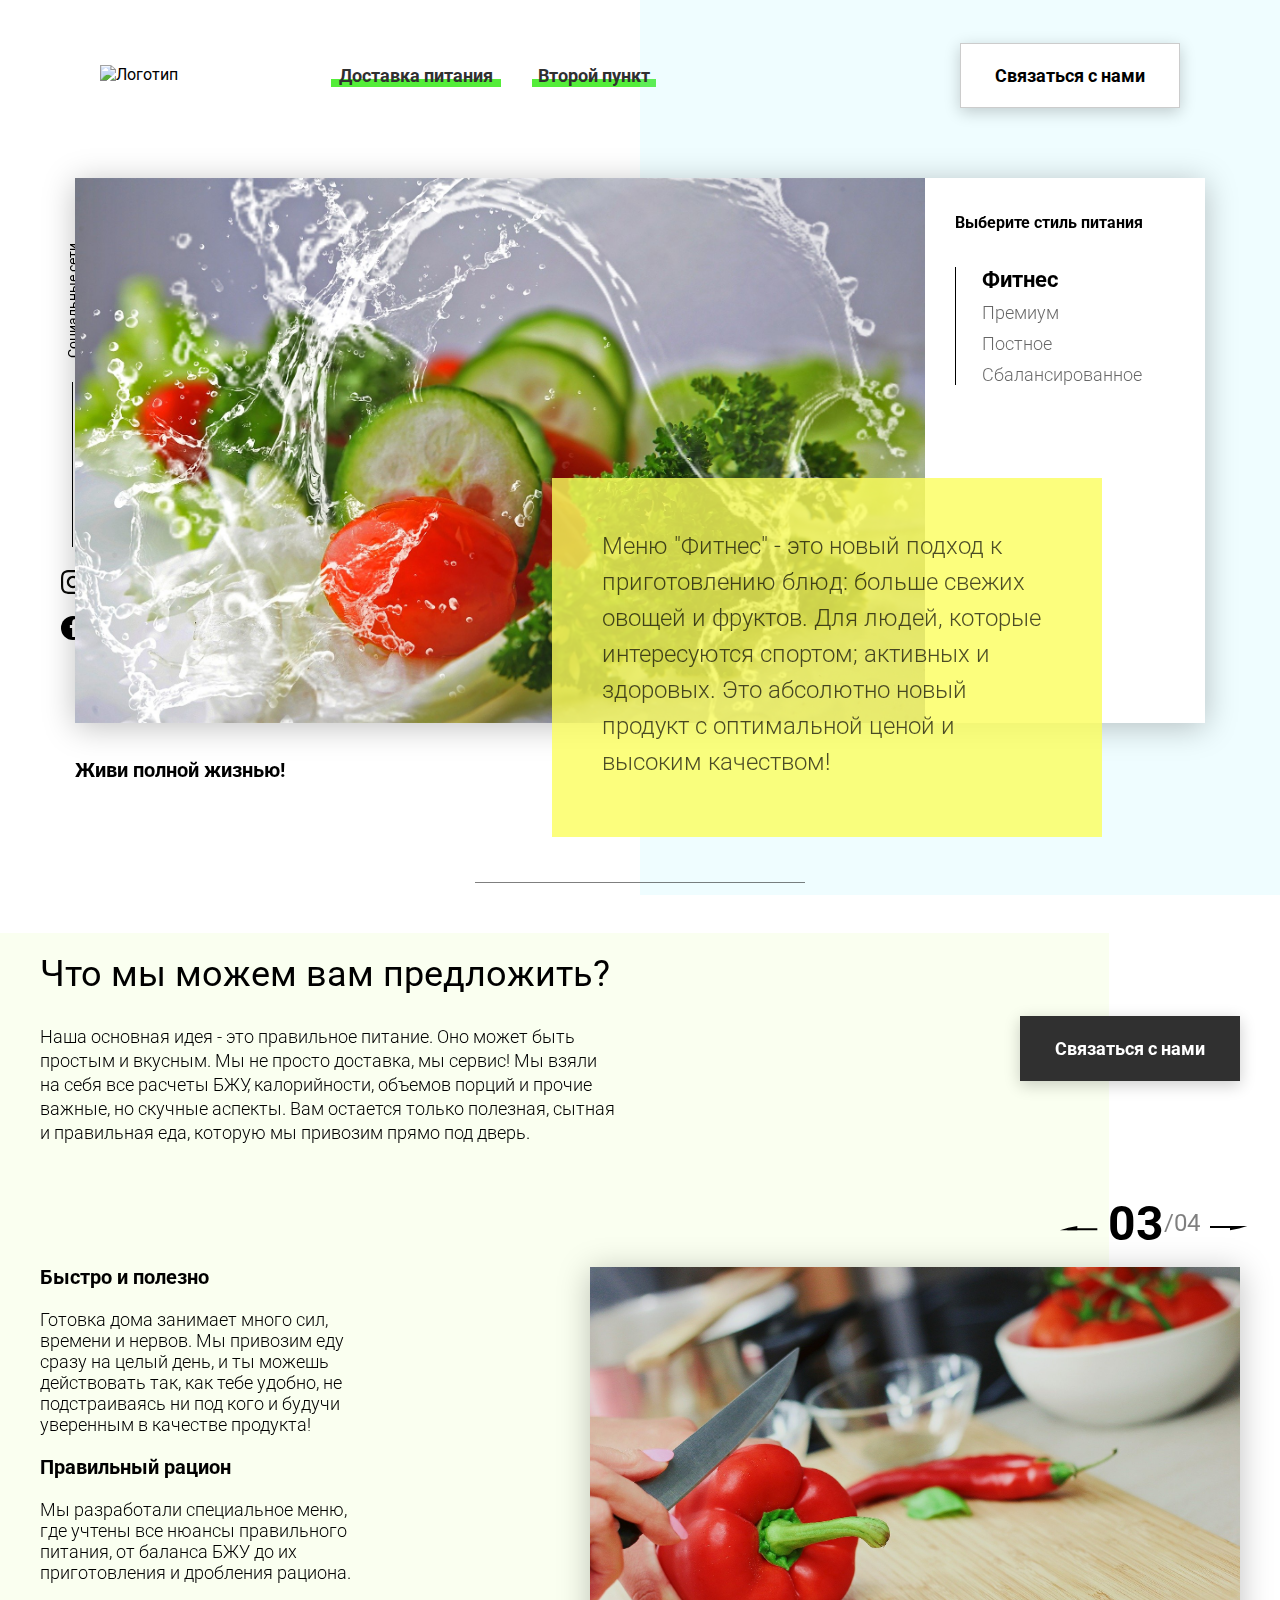
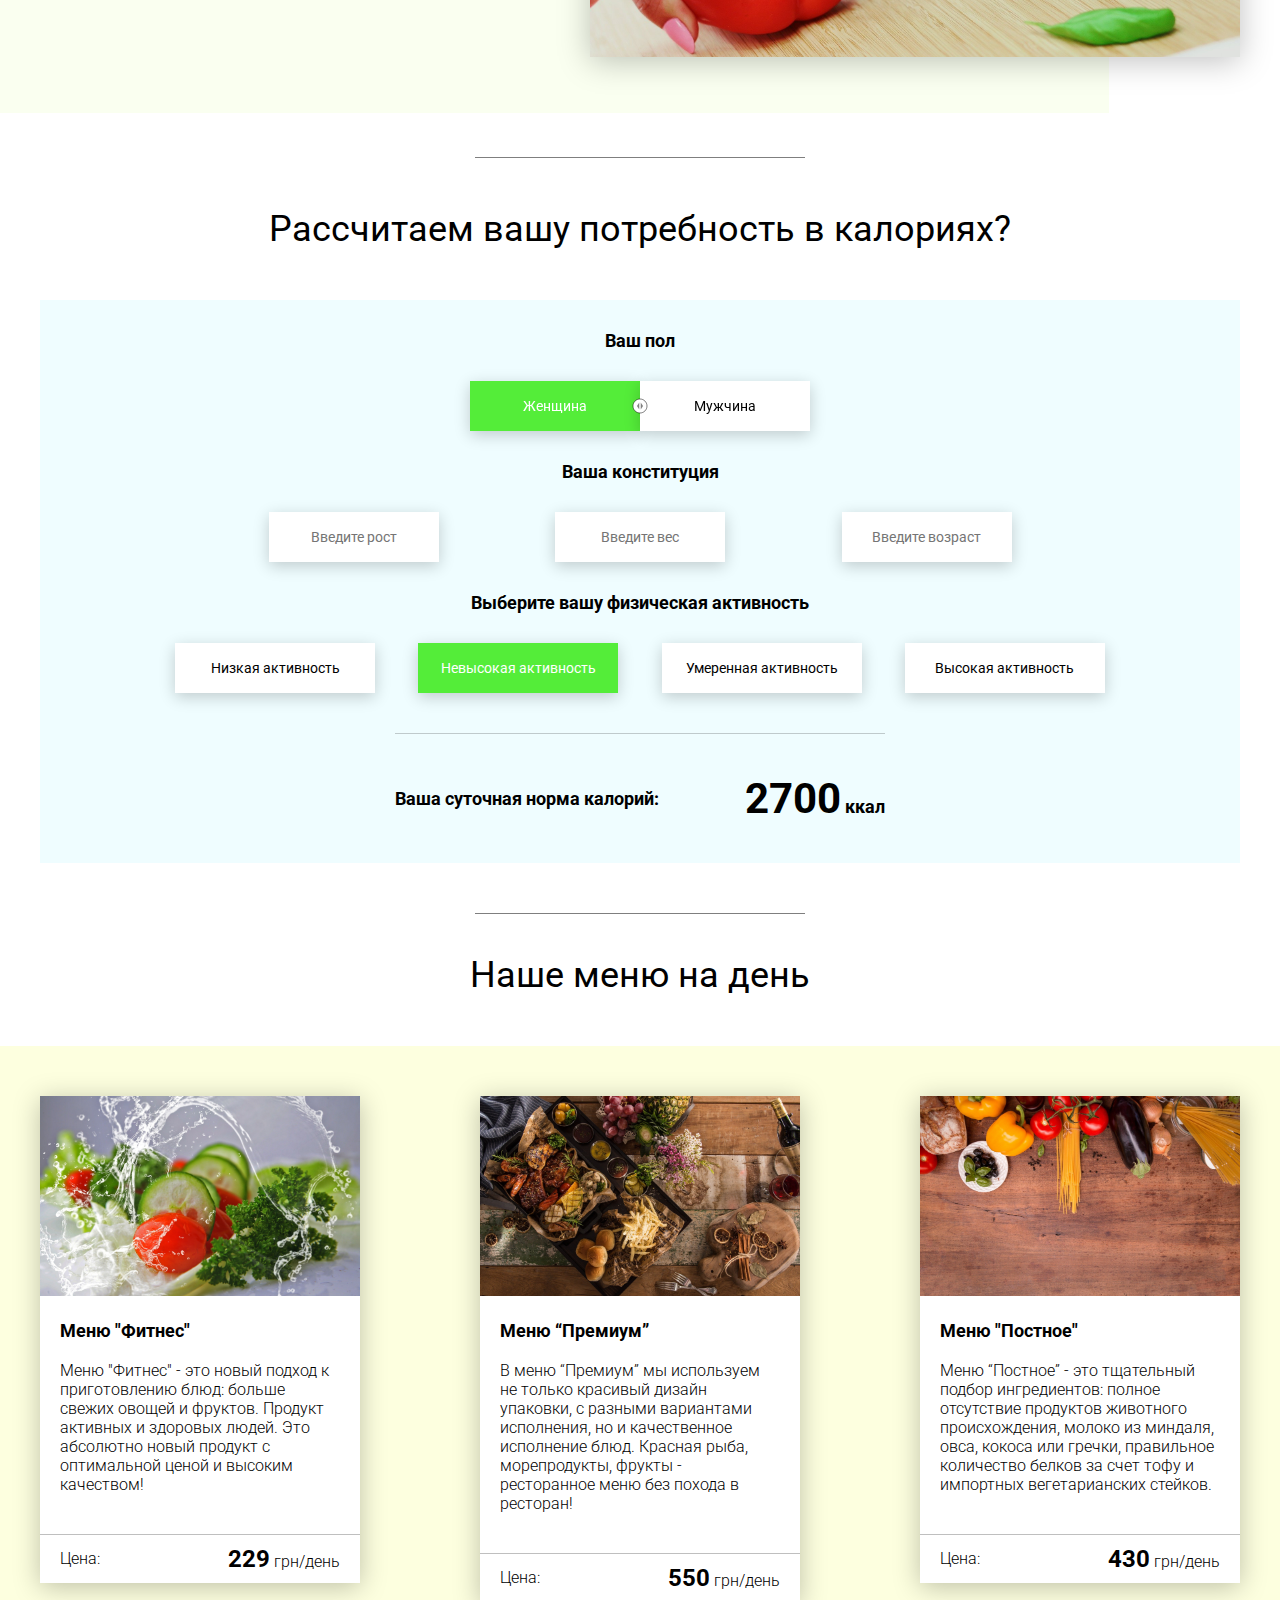
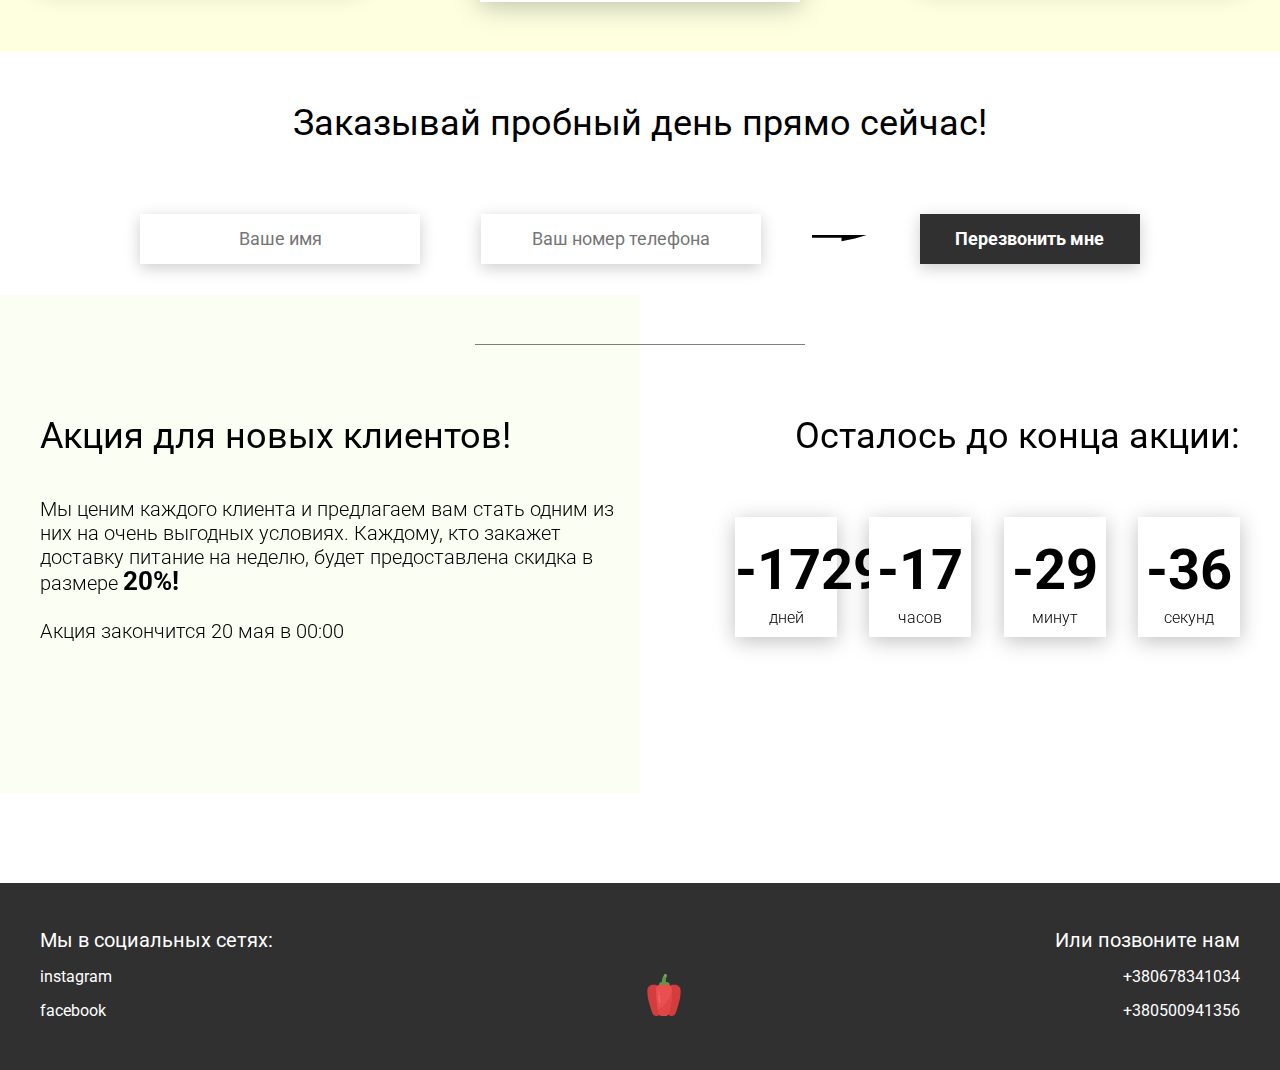
==== commit 53132b49: "Add open Modal window functionality" ====
--- a/FOOD/index.html
+++ b/FOOD/index.html
@@ -20,7 +20,7 @@
 			</nav>
 		</div>
 		<div class="header__right-block">
-			<button class="btn btn_white">Связаться с нами</button>
+			<button data-modal class="btn btn_white">Связаться с нами</button>
 		</div>
 	</header>
 	<div class="sidepanel">
@@ -46,24 +46,27 @@
 						высоким качеством!
 					</div>
 				</div>
-				<!-- <div class="tabcontent">
-                    <img src="img/tabs/elite.jpg" alt="elite">
-                    <div class="tabcontent__descr">
-                        Меню “Премиум” - мы используем не только красивый дизайн упаковки, но и качественное исполнение блюд. Красная рыба, морепродукты, фрукты - ресторанное меню без похода в ресторан!                                     
-                    </div>
-                </div> -->
-				<!-- <div class="tabcontent">
-                    <img src="img/tabs/post.jpg" alt="post">
-                    <div class="tabcontent__descr">
-                        Наше специальное “Постное меню” - это тщательный подбор ингредиентов: полное отсутствие продуктов животного происхождения. Полная гармония с собой и природой в каждом элементе! Все будет Ом!                                     
-                    </div>
-                </div>
-                <div class="tabcontent">
-                    <img src="img/tabs/vegy.jpg" alt="vegy">
-                    <div class="tabcontent__descr">
-                        Меню "Сбалансированное" - это соответствие вашего рациона всем научным рекомендациям. Мы тщательно просчитываем вашу потребность в к/б/ж/у и создаем лучшие блюда для вас.
-                    </div>
-                </div> -->
+				<div class="tabcontent">
+					<img src="img/tabs/elite.jpg" alt="elite">
+					<div class="tabcontent__descr">
+						Меню “Премиум” - мы используем не только красивый дизайн упаковки, но и качественное исполнение блюд.
+						Красная рыба, морепродукты, фрукты - ресторанное меню без похода в ресторан!
+					</div>
+				</div>
+				<div class="tabcontent">
+					<img src="img/tabs/post.jpg" alt="post">
+					<div class="tabcontent__descr">
+						Наше специальное “Постное меню” - это тщательный подбор ингредиентов: полное отсутствие продуктов
+						животного происхождения. Полная гармония с собой и природой в каждом элементе! Все будет Ом!
+					</div>
+				</div>
+				<div class="tabcontent">
+					<img src="img/tabs/vegy.jpg" alt="vegy">
+					<div class="tabcontent__descr">
+						Меню "Сбалансированное" - это соответствие вашего рациона всем научным рекомендациям. Мы тщательно
+						просчитываем вашу потребность в к/б/ж/у и создаем лучшие блюда для вас.
+					</div>
+				</div>
 				<div class="tabheader">
 					<h3>Выберите стиль питания</h3>
 					<div class="tabheader__items">
@@ -92,7 +95,7 @@
 				</div>
 			</div>
 			<div class="offer__action">
-				<button class="btn btn_dark">Связаться с нами</button>
+				<button data-modal class="btn btn_dark">Связаться с нами</button>
 			</div>
 		</div>
 		<div class="container">
@@ -315,6 +318,8 @@
 			</div>
 		</div>
 	</div>
+
+	<script src="js/script.js"></script>
 </body>
 
 </html>--- a/FOOD/css/style.css
+++ b/FOOD/css/style.css
@@ -1,739 +1 @@
-@import url(https://fonts.googleapis.com/css?family=Roboto:300,400,700&display=swap&subset=cyrillic-ext);
-
-* {
-	box-sizing: border-box;
-	margin: 0;
-	padding: 0;
-	font-family: Roboto, sans-serif
-}
-
-a {
-	text-decoration: none
-}
-
-.btn {
-	width: 220px;
-	height: 65px;
-	display: flex;
-	justify-content: center;
-	align-items: center;
-	background-color: #fff;
-	font-size: 18px;
-	font-weight: 700;
-	border: 1px solid rgba(0, 0, 0, .2);
-	box-shadow: 0 4px 15px rgba(0, 0, 0, .2);
-	cursor: pointer;
-	transition: .3s all;
-	outline: 0
-}
-
-.btn_white {
-	background-color: #fff
-}
-
-.btn_dark {
-	background-color: #303030;
-	color: #fff;
-	border: none
-}
-
-.btn_min {
-	height: 50px
-}
-
-.btn:hover {
-	box-shadow: 0 4px 30px rgba(0, 0, 0, .3)
-}
-
-.container {
-	max-width: 1200px;
-	margin: 0 auto
-}
-
-.divider {
-	width: 330px;
-	height: 1px;
-	margin: 0 auto;
-	background-color: rgba(0, 0, 0, .5)
-}
-
-.title {
-	font-size: 36px;
-	font-weight: 400
-}
-
-.header {
-	display: flex;
-	justify-content: space-between;
-	align-items: center;
-	height: 150px;
-	padding: 0 100px
-}
-
-.header__left-block {
-	display: flex;
-	justify-content: space-between;
-	min-width: 550px
-}
-
-.header__logo {
-	max-width: 170px
-}
-
-.header__logo img {
-	width: 100%
-}
-
-.header__links {
-	display: flex;
-	align-items: center
-}
-
-.header__link {
-	position: relative;
-	margin-right: 45px;
-	font-weight: 700;
-	font-size: 18px;
-	color: #303030
-}
-
-.header__link:after {
-	content: '';
-	position: absolute;
-	display: block;
-	width: 110%;
-	left: -5%;
-	bottom: -1px;
-	z-index: -1;
-	height: 8px;
-	background: #54ed39
-}
-
-.header__link:last-child {
-	margin-right: 0
-}
-
-.sidepanel {
-	position: fixed;
-	left: 60px;
-	top: 240px;
-	height: 400px;
-	width: 25px;
-	display: flex;
-	flex-direction: column;
-	justify-content: space-between;
-	align-items: center
-}
-
-.sidepanel__text {
-	width: 120px;
-	height: 120px;
-	font-size: 14px
-}
-
-.sidepanel__text span {
-	display: flex;
-	transform: rotate(-90deg) translateX(-50px)
-}
-
-.sidepanel__divider {
-	width: 1px;
-	height: 165px;
-	background-color: #000
-}
-
-.sidepanel__icon {
-	width: 24px;
-	height: 24px
-}
-
-.sidepanel__icon img {
-	width: 100%
-}
-
-.preview {
-	padding: 28px 0 100px 0;
-	position: relative
-}
-
-.preview__life {
-	font-weight: 700;
-	font-size: 20px;
-	margin-left: 35px;
-	margin-top: 35px
-}
-
-.bgc_blue {
-	position: absolute;
-	right: 0;
-	top: -155px;
-	width: 50vw;
-	height: 900px;
-	background: rgba(146, 242, 255, .15);
-	z-index: -1
-}
-
-.tabcontainer {
-	display: flex;
-	width: 1130px;
-	margin: 0 auto;
-	box-shadow: 0 4px 30px rgba(0, 0, 0, .25)
-}
-
-.tabcontent {
-	width: 850px;
-	position: relative
-}
-
-.tabcontent img {
-	width: 100%;
-	height: 100%;
-	object-fit: cover
-}
-
-.tabcontent__descr {
-	position: absolute;
-	top: 300px;
-	right: -177px;
-	width: 550px;
-	height: 359px;
-	background: rgba(251, 254, 93, .8);
-	padding: 50px;
-	font-size: 24px;
-	font-weight: 300;
-	line-height: 36px;
-	color: rgba(0, 0, 0, .7)
-}
-
-.tabheader {
-	width: 280px;
-	padding: 35px 30px;
-	background-color: #fff
-}
-
-.tabheader h3 {
-	font-weight: 700;
-	font-size: 16px
-}
-
-.tabheader__items {
-	margin-top: 35px;
-	padding-left: 26px;
-	border-left: 1px solid #000
-}
-
-.tabheader__item {
-	font-weight: 700;
-	font-size: 18px;
-	font-weight: 300;
-	margin-top: 10px;
-	color: rgba(0, 0, 0, .6);
-	cursor: pointer;
-	transition: .3s all
-}
-
-.tabheader__item_active {
-	color: #000;
-	font-size: 22px;
-	font-weight: 700
-}
-
-.offer {
-	padding: 70px 0 100px 0;
-	position: relative
-}
-
-.offer .container {
-	display: flex;
-	justify-content: space-between
-}
-
-.offer .bgc_y {
-	position: absolute;
-	width: 1109px;
-	height: 780px;
-	background: rgba(243, 255, 222, .45);
-	z-index: -1;
-	top: 50px
-}
-
-.offer__text {
-	width: 580px
-}
-
-.offer__descr {
-	font-size: 18px;
-	margin-top: 30px;
-	font-weight: 300;
-	line-height: 24px
-}
-
-.offer__action {
-	display: flex;
-	align-items: center;
-	justify-content: flex-end
-}
-
-.offer__advantages {
-	width: 330px;
-	margin-top: 50px
-}
-
-.offer__advantages h2 {
-	font-weight: 700;
-	font-size: 20px;
-	margin-top: 20px
-}
-
-.offer__advantages h2:first-child {
-	margin-top: 70px
-}
-
-.offer__advantages-text {
-	margin-top: 20px;
-	font-size: 18px;
-	font-weight: 300;
-	line-height: 21px
-}
-
-.offer__slider {
-	width: 650px;
-	margin-top: 50px;
-	display: flex;
-	flex-direction: column;
-	align-items: flex-end
-}
-
-.offer__slider-counter {
-	display: flex;
-	width: 180px;
-	align-items: center;
-	font-size: 24px;
-	color: rgba(0, 0, 0, .5)
-}
-
-.offer__slider-wrapper {
-	width: 100%;
-	margin-top: 15px;
-	box-shadow: 0 4px 30px rgba(0, 0, 0, .25)
-}
-
-.offer__slider-prev {
-	margin-right: 10px;
-	cursor: pointer
-}
-
-.offer__slider-next {
-	margin-left: 10px;
-	cursor: pointer
-}
-
-.offer__slider #current {
-	font-size: 48px;
-	font-weight: 700;
-	color: #000
-}
-
-.offer__slide {
-	width: 100%;
-	height: 390px
-}
-
-.offer__slide img {
-	width: 100%;
-	height: 100%;
-	object-fit: cover
-}
-
-.calculating {
-	padding: 50px 0
-}
-
-.calculating .title {
-	text-align: center
-}
-
-.calculating__field {
-	width: 100%;
-	margin-top: 50px;
-	background: rgba(146, 242, 255, .15);
-	padding: 30px 0 40px 0
-}
-
-.calculating__subtitle {
-	text-align: center;
-	font-size: 18px;
-	font-weight: 700;
-	margin-top: 30px
-}
-
-.calculating__subtitle:first-child {
-	margin-top: 0
-}
-
-.calculating #gender:after {
-	content: '';
-	position: absolute;
-	top: 50%;
-	transform: translateY(-50%);
-	display: block;
-	width: 16px;
-	height: 16px;
-	background: url(../icons/switch.svg) center center/cover no-repeat
-}
-
-.calculating__choose {
-	position: relative;
-	display: flex;
-	margin-top: 30px;
-	justify-content: center
-}
-
-.calculating__choose-item {
-	display: flex;
-	align-items: center;
-	justify-content: center;
-	width: 170px;
-	height: 50px;
-	padding: 0 10px;
-	background: #fff;
-	box-shadow: 0 4px 15px rgba(0, 0, 0, .2);
-	border: none;
-	text-align: center;
-	font-size: 14px;
-	cursor: pointer;
-	outline: 0;
-	transition: .3s all
-}
-
-.calculating__choose-item_active {
-	color: #fff;
-	background-color: #54ed39
-}
-
-.calculating__choose_medium {
-	width: 743px;
-	justify-content: space-between;
-	margin: 30px auto 0 auto
-}
-
-.calculating__choose_big {
-	width: 930px;
-	justify-content: space-between;
-	margin: 30px auto 0 auto
-}
-
-.calculating__choose_big .calculating__choose-item {
-	width: 200px
-}
-
-.calculating__divider {
-	width: 490px;
-	height: 1px;
-	margin: 40px auto;
-	background-color: rgba(0, 0, 0, .2)
-}
-
-.calculating__total {
-	width: 490px;
-	margin: 0 auto;
-	display: flex;
-	justify-content: space-between;
-	align-items: center
-}
-
-.calculating__result {
-	font-size: 18px;
-	font-weight: 700
-}
-
-.calculating__result span {
-	font-size: 42px
-}
-
-.menu {
-	padding: 40px 0 50px 0
-}
-
-.menu .container {
-	display: flex;
-	justify-content: space-between;
-	align-items: flex-start
-}
-
-.menu .title {
-	text-align: center
-}
-
-.menu__field {
-	margin-top: 50px;
-	padding: 50px 0;
-	width: 100%;
-	background: rgba(249, 254, 126, .25)
-}
-
-.menu__item {
-	width: 320px;
-	min-height: 450px;
-	background: #fff;
-	box-shadow: 0 4px 25px rgba(0, 0, 0, .25);
-	font-size: 16px;
-	font-weight: 300
-}
-
-.menu__item img {
-	width: 100%;
-	height: 200px;
-	object-fit: cover
-}
-
-.menu__item-subtitle {
-	font-weight: 700;
-	font-size: 18px;
-	padding: 0 20px;
-	margin-top: 20px
-}
-
-.menu__item-descr {
-	margin-top: 20px;
-	padding: 0 20px
-}
-
-.menu__item-divider {
-	width: 100%;
-	height: 1px;
-	background-color: rgba(0, 0, 0, .25);
-	margin-top: 40px
-}
-
-.menu__item-price {
-	display: flex;
-	justify-content: space-between;
-	align-items: center;
-	padding: 10px 20px
-}
-
-.menu__item-price span {
-	font-size: 24px;
-	font-weight: 700
-}
-
-.order {
-	padding-bottom: 80px
-}
-
-.order .title {
-	text-align: center
-}
-
-.order__form {
-	margin-top: 70px;
-	padding: 0 100px;
-	display: flex;
-	justify-content: space-between;
-	align-items: center
-}
-
-.order__form img {
-	transform: scale(1.5)
-}
-
-.order__input {
-	width: 280px;
-	height: 50px;
-	background: #fff;
-	box-shadow: 0 4px 15px rgba(0, 0, 0, .2);
-	border: none;
-	font-size: 18px;
-	text-align: center;
-	padding: 0 20px;
-	outline: 0
-}
-
-.promotion {
-	padding: 70px 0 240px 0;
-	position: relative
-}
-
-.promotion .container {
-	display: flex
-}
-
-.promotion .bgc_y {
-	position: absolute;
-	width: 50%;
-	height: 499px;
-	background: rgba(243, 255, 222, .35);
-	z-index: -1;
-	top: -50px;
-	left: 0
-}
-
-.promotion__text {
-	width: 50%
-}
-
-.promotion__descr {
-	margin-top: 40px;
-	font-size: 20px;
-	line-height: 24px;
-	font-weight: 300
-}
-
-.promotion__descr span {
-	font-weight: 700;
-	font-size: 26px
-}
-
-.promotion__timer {
-	width: 50%
-}
-
-.promotion__timer .title {
-	text-align: right
-}
-
-.promotion__timer .timer {
-	margin-top: 60px;
-	padding-left: 95px;
-	display: flex;
-	justify-content: space-between;
-	align-items: center
-}
-
-.promotion__timer .timer__block {
-	width: 102px;
-	height: 120px;
-	background: #fff;
-	box-shadow: 0 4px 20px rgba(0, 0, 0, .25);
-	font-size: 16px;
-	font-weight: 300;
-	text-align: center
-}
-
-.promotion__timer .timer__block span {
-	display: block;
-	margin-top: 20px;
-	margin-bottom: 5px;
-	font-size: 56px;
-	font-weight: 700
-}
-
-.footer {
-	min-height: 180px;
-	background-color: #303030;
-	padding: 45px 0 50px 0;
-	color: #fff
-}
-
-.footer .container {
-	height: 100%;
-	display: flex;
-	justify-content: space-between;
-	align-items: flex-end
-}
-
-.footer .subtitle {
-	font-size: 20px
-}
-
-.footer .link {
-	display: block;
-	margin-top: 15px;
-	font-size: 16px;
-	color: #fff
-}
-
-.footer .call {
-	text-align: right
-}
-
-.modal {
-	position: fixed;
-	top: 0;
-	left: 0;
-	z-index: 1050;
-	display: none;
-	width: 100%;
-	height: 100%;
-	overflow: hidden;
-	background-color: rgba(0, 0, 0, .5)
-}
-
-.modal__dialog {
-	max-width: 500px;
-	margin: 40px auto
-}
-
-.modal__content {
-	position: relative;
-	width: 100%;
-	padding: 40px;
-	background-color: #fff;
-	border: 1px solid rgba(0, 0, 0, .2);
-	border-radius: 4px;
-	max-height: 80vh;
-	overflow-y: auto
-}
-
-.modal__close {
-	position: absolute;
-	top: 8px;
-	right: 14px;
-	font-size: 30px;
-	color: #000;
-	opacity: .5;
-	font-weight: 700;
-	border: none;
-	background-color: transparent;
-	cursor: pointer
-}
-
-.modal__title {
-	text-align: center;
-	font-size: 22px;
-	text-transform: uppercase
-}
-
-.modal__input {
-	display: block;
-	margin: 20px auto 20px auto;
-	width: 280px;
-	height: 50px;
-	background: #fff;
-	box-shadow: 0 4px 15px rgba(0, 0, 0, .2);
-	border: none;
-	font-size: 18px;
-	text-align: center;
-	padding: 0 20px;
-	outline: 0
-}
-
-.modal .btn {
-	display: block;
-	width: 280px;
-	margin: 0 auto
-}
-
-.show {
-	display: block;
-}
-
-.hide {
-	display: none;
-}
-
-.fade {
-	animation-name: fade;
-	animation-duration: 1.3s;
-}
-
-@keyframes fade {
-	from {
-		opacity: 0.1;
-	}
-
-	to {
-		opacity: 1;
-	}
-}+@import url(https://fonts.googleapis.com/css?family=Roboto:300,400,700&display=swap&subset=cyrillic-ext);*{box-sizing:border-box;margin:0;padding:0;font-family:Roboto,sans-serif}a{text-decoration:none}.btn{width:220px;height:65px;display:flex;justify-content:center;align-items:center;background-color:#fff;font-size:18px;font-weight:700;border:1px solid rgba(0,0,0,.2);box-shadow:0 4px 15px rgba(0,0,0,.2);cursor:pointer;transition:.3s all;outline:0}.btn_white{background-color:#fff}.btn_dark{background-color:#303030;color:#fff;border:none}.btn_min{height:50px}.btn:hover{box-shadow:0 4px 30px rgba(0,0,0,.3)}.container{max-width:1200px;margin:0 auto}.divider{width:330px;height:1px;margin:0 auto;background-color:rgba(0,0,0,.5)}.title{font-size:36px;font-weight:400}.header{display:flex;justify-content:space-between;align-items:center;height:150px;padding:0 100px}.header__left-block{display:flex;justify-content:space-between;min-width:550px}.header__logo{max-width:170px}.header__logo img{width:100%}.header__links{display:flex;align-items:center}.header__link{position:relative;margin-right:45px;font-weight:700;font-size:18px;color:#303030}.header__link:after{content:'';position:absolute;display:block;width:110%;left:-5%;bottom:-1px;z-index:-1;height:8px;background:#54ed39}.header__link:last-child{margin-right:0}.sidepanel{position:fixed;left:60px;top:240px;height:400px;width:25px;display:flex;flex-direction:column;justify-content:space-between;align-items:center}.sidepanel__text{width:120px;height:120px;font-size:14px}.sidepanel__text span{display:flex;transform:rotate(-90deg) translateX(-50px)}.sidepanel__divider{width:1px;height:165px;background-color:#000}.sidepanel__icon{width:24px;height:24px}.sidepanel__icon img{width:100%}.preview{padding:28px 0 100px 0;position:relative}.preview__life{font-weight:700;font-size:20px;margin-left:35px;margin-top:35px}.bgc_blue{position:absolute;right:0;top:-155px;width:50vw;height:900px;background:rgba(146,242,255,.15);z-index:-1}.tabcontainer{display:flex;width:1130px;margin:0 auto;box-shadow:0 4px 30px rgba(0,0,0,.25)}.tabcontent{width:850px;position:relative}.tabcontent img{width:100%;height:100%;object-fit:cover}.tabcontent__descr{position:absolute;top:300px;right:-177px;width:550px;height:359px;background:rgba(251,254,93,.8);padding:50px;font-size:24px;font-weight:300;line-height:36px;color:rgba(0,0,0,.7)}.tabheader{width:280px;padding:35px 30px;background-color:#fff}.tabheader h3{font-weight:700;font-size:16px}.tabheader__items{margin-top:35px;padding-left:26px;border-left:1px solid #000}.tabheader__item{font-weight:700;font-size:18px;font-weight:300;margin-top:10px;color:rgba(0,0,0,.6);cursor:pointer;transition:.3s all}.tabheader__item_active{color:#000;font-size:22px;font-weight:700}.offer{padding:70px 0 100px 0;position:relative}.offer .container{display:flex;justify-content:space-between}.offer .bgc_y{position:absolute;width:1109px;height:780px;background:rgba(243,255,222,.45);z-index:-1;top:50px}.offer__text{width:580px}.offer__descr{font-size:18px;margin-top:30px;font-weight:300;line-height:24px}.offer__action{display:flex;align-items:center;justify-content:flex-end}.offer__advantages{width:330px;margin-top:50px}.offer__advantages h2{font-weight:700;font-size:20px;margin-top:20px}.offer__advantages h2:first-child{margin-top:70px}.offer__advantages-text{margin-top:20px;font-size:18px;font-weight:300;line-height:21px}.offer__slider{width:650px;margin-top:50px;display:flex;flex-direction:column;align-items:flex-end}.offer__slider-counter{display:flex;width:180px;align-items:center;font-size:24px;color:rgba(0,0,0,.5)}.offer__slider-wrapper{width:100%;margin-top:15px;box-shadow:0 4px 30px rgba(0,0,0,.25)}.offer__slider-prev{margin-right:10px;cursor:pointer}.offer__slider-next{margin-left:10px;cursor:pointer}.offer__slider #current{font-size:48px;font-weight:700;color:#000}.offer__slide{width:100%;height:390px}.offer__slide img{width:100%;height:100%;object-fit:cover}.calculating{padding:50px 0}.calculating .title{text-align:center}.calculating__field{width:100%;margin-top:50px;background:rgba(146,242,255,.15);padding:30px 0 40px 0}.calculating__subtitle{text-align:center;font-size:18px;font-weight:700;margin-top:30px}.calculating__subtitle:first-child{margin-top:0}.calculating #gender:after{content:'';position:absolute;top:50%;transform:translateY(-50%);display:block;width:16px;height:16px;background:url(../icons/switch.svg) center center/cover no-repeat}.calculating__choose{position:relative;display:flex;margin-top:30px;justify-content:center}.calculating__choose-item{display:flex;align-items:center;justify-content:center;width:170px;height:50px;padding:0 10px;background:#fff;box-shadow:0 4px 15px rgba(0,0,0,.2);border:none;text-align:center;font-size:14px;cursor:pointer;outline:0;transition:.3s all}.calculating__choose-item_active{color:#fff;background-color:#54ed39}.calculating__choose_medium{width:743px;justify-content:space-between;margin:30px auto 0 auto}.calculating__choose_big{width:930px;justify-content:space-between;margin:30px auto 0 auto}.calculating__choose_big .calculating__choose-item{width:200px}.calculating__divider{width:490px;height:1px;margin:40px auto;background-color:rgba(0,0,0,.2)}.calculating__total{width:490px;margin:0 auto;display:flex;justify-content:space-between;align-items:center}.calculating__result{font-size:18px;font-weight:700}.calculating__result span{font-size:42px}.menu{padding:40px 0 50px 0}.menu .container{display:flex;justify-content:space-between;align-items:flex-start}.menu .title{text-align:center}.menu__field{margin-top:50px;padding:50px 0;width:100%;background:rgba(249,254,126,.25)}.menu__item{width:320px;min-height:450px;background:#fff;box-shadow:0 4px 25px rgba(0,0,0,.25);font-size:16px;font-weight:300}.menu__item img{width:100%;height:200px;object-fit:cover}.menu__item-subtitle{font-weight:700;font-size:18px;padding:0 20px;margin-top:20px}.menu__item-descr{margin-top:20px;padding:0 20px}.menu__item-divider{width:100%;height:1px;background-color:rgba(0,0,0,.25);margin-top:40px}.menu__item-price{display:flex;justify-content:space-between;align-items:center;padding:10px 20px}.menu__item-price span{font-size:24px;font-weight:700}.order{padding-bottom:80px}.order .title{text-align:center}.order__form{margin-top:70px;padding:0 100px;display:flex;justify-content:space-between;align-items:center}.order__form img{transform:scale(1.5)}.order__input{width:280px;height:50px;background:#fff;box-shadow:0 4px 15px rgba(0,0,0,.2);border:none;font-size:18px;text-align:center;padding:0 20px;outline:0}.promotion{padding:70px 0 240px 0;position:relative}.promotion .container{display:flex}.promotion .bgc_y{position:absolute;width:50%;height:499px;background:rgba(243,255,222,.35);z-index:-1;top:-50px;left:0}.promotion__text{width:50%}.promotion__descr{margin-top:40px;font-size:20px;line-height:24px;font-weight:300}.promotion__descr span{font-weight:700;font-size:26px}.promotion__timer{width:50%}.promotion__timer .title{text-align:right}.promotion__timer .timer{margin-top:60px;padding-left:95px;display:flex;justify-content:space-between;align-items:center}.promotion__timer .timer__block{width:102px;height:120px;background:#fff;box-shadow:0 4px 20px rgba(0,0,0,.25);font-size:16px;font-weight:300;text-align:center}.promotion__timer .timer__block span{display:block;margin-top:20px;margin-bottom:5px;font-size:56px;font-weight:700}.footer{min-height:180px;background-color:#303030;padding:45px 0 50px 0;color:#fff}.footer .container{height:100%;display:flex;justify-content:space-between;align-items:flex-end}.footer .subtitle{font-size:20px}.footer .link{display:block;margin-top:15px;font-size:16px;color:#fff}.footer .call{text-align:right}.modal{position:fixed;top:0;left:0;z-index:1050;display:none;width:100%;height:100%;overflow:hidden;background-color:rgba(0,0,0,.5)}.modal__dialog{max-width:500px;margin:40px auto}.modal__content{position:relative;width:100%;padding:40px;background-color:#fff;border:1px solid rgba(0,0,0,.2);border-radius:4px;max-height:80vh;overflow-y:auto}.modal__close{position:absolute;top:8px;right:14px;font-size:30px;color:#000;opacity:.5;font-weight:700;border:none;background-color:transparent;cursor:pointer}.modal__title{text-align:center;font-size:22px;text-transform:uppercase}.modal__input{display:block;margin:20px auto 20px auto;width:280px;height:50px;background:#fff;box-shadow:0 4px 15px rgba(0,0,0,.2);border:none;font-size:18px;text-align:center;padding:0 20px;outline:0}.modal .btn{display:block;width:280px;margin:0 auto}.show{display:block}.hide{display:none}.fade{animation-name: fade;animation-duration: 1s;}@keyframes fade{from{opacity: 0.1}to{opacity: 1;}}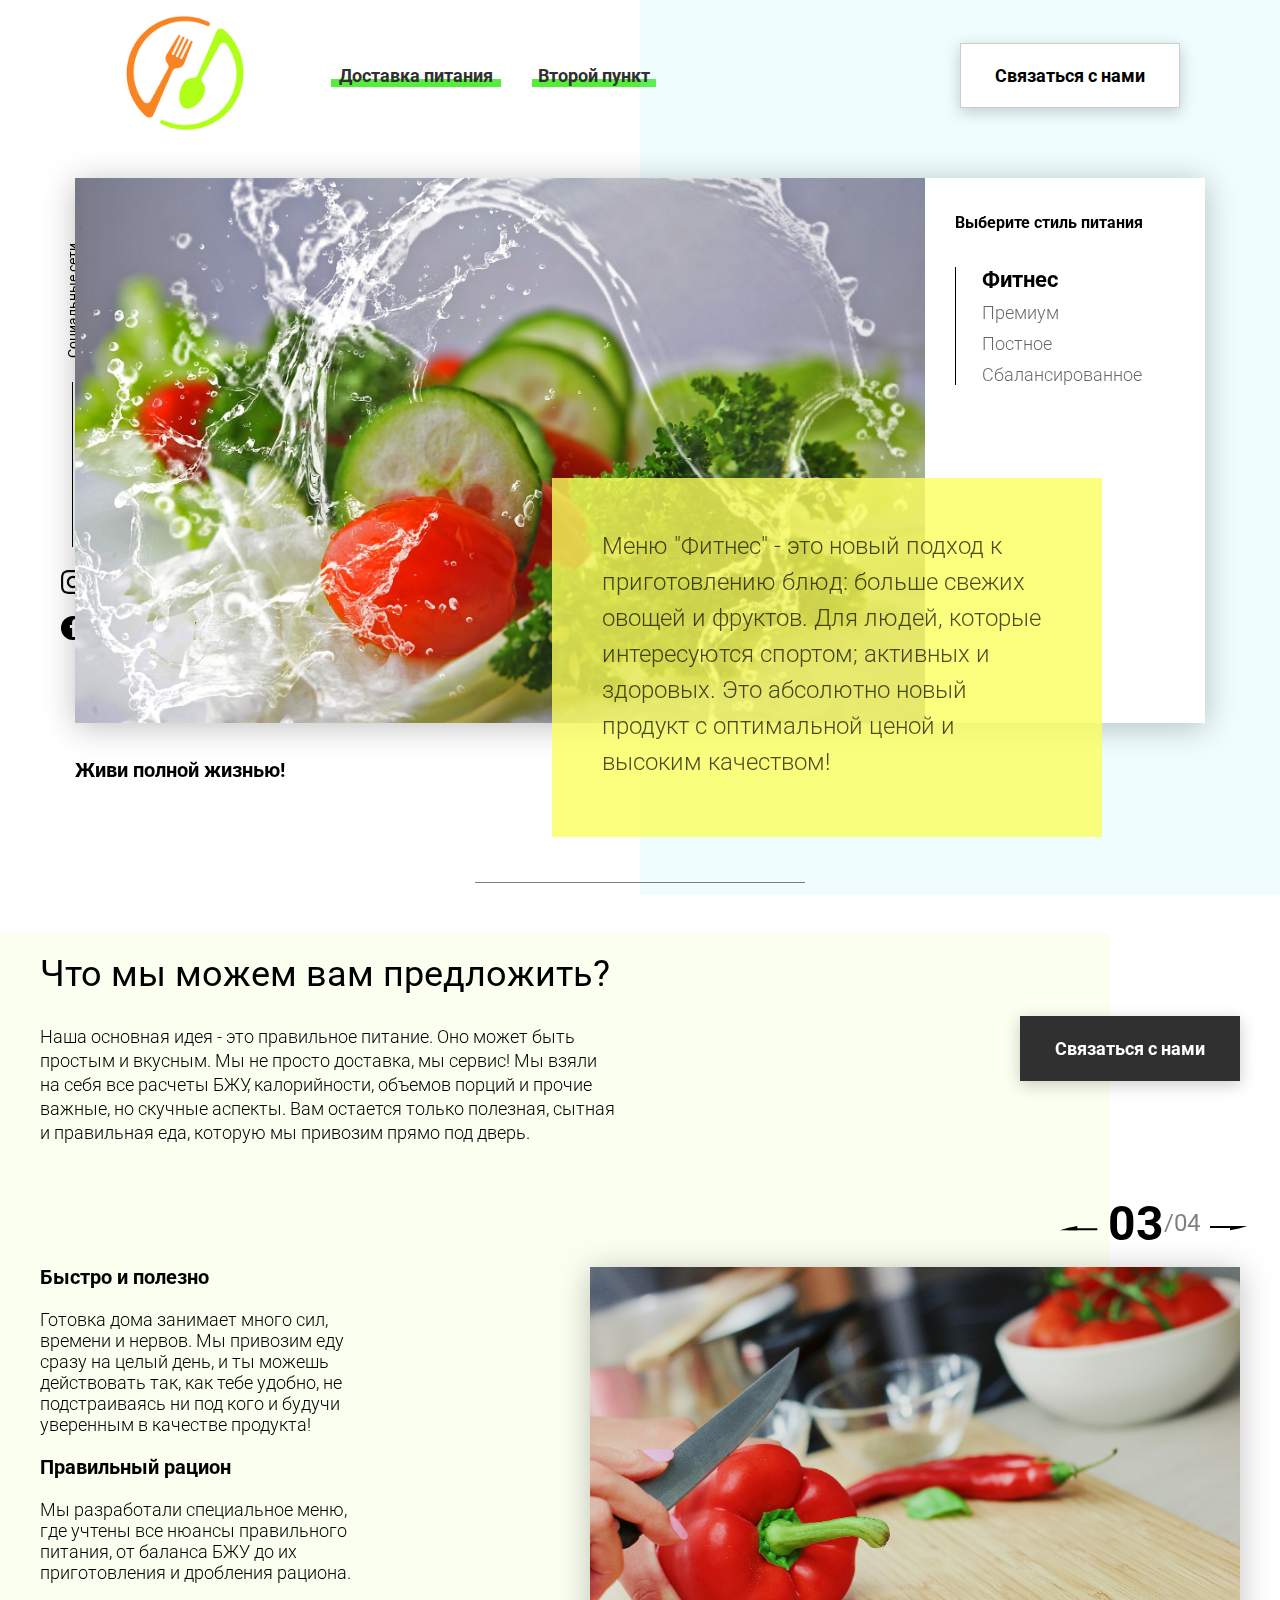
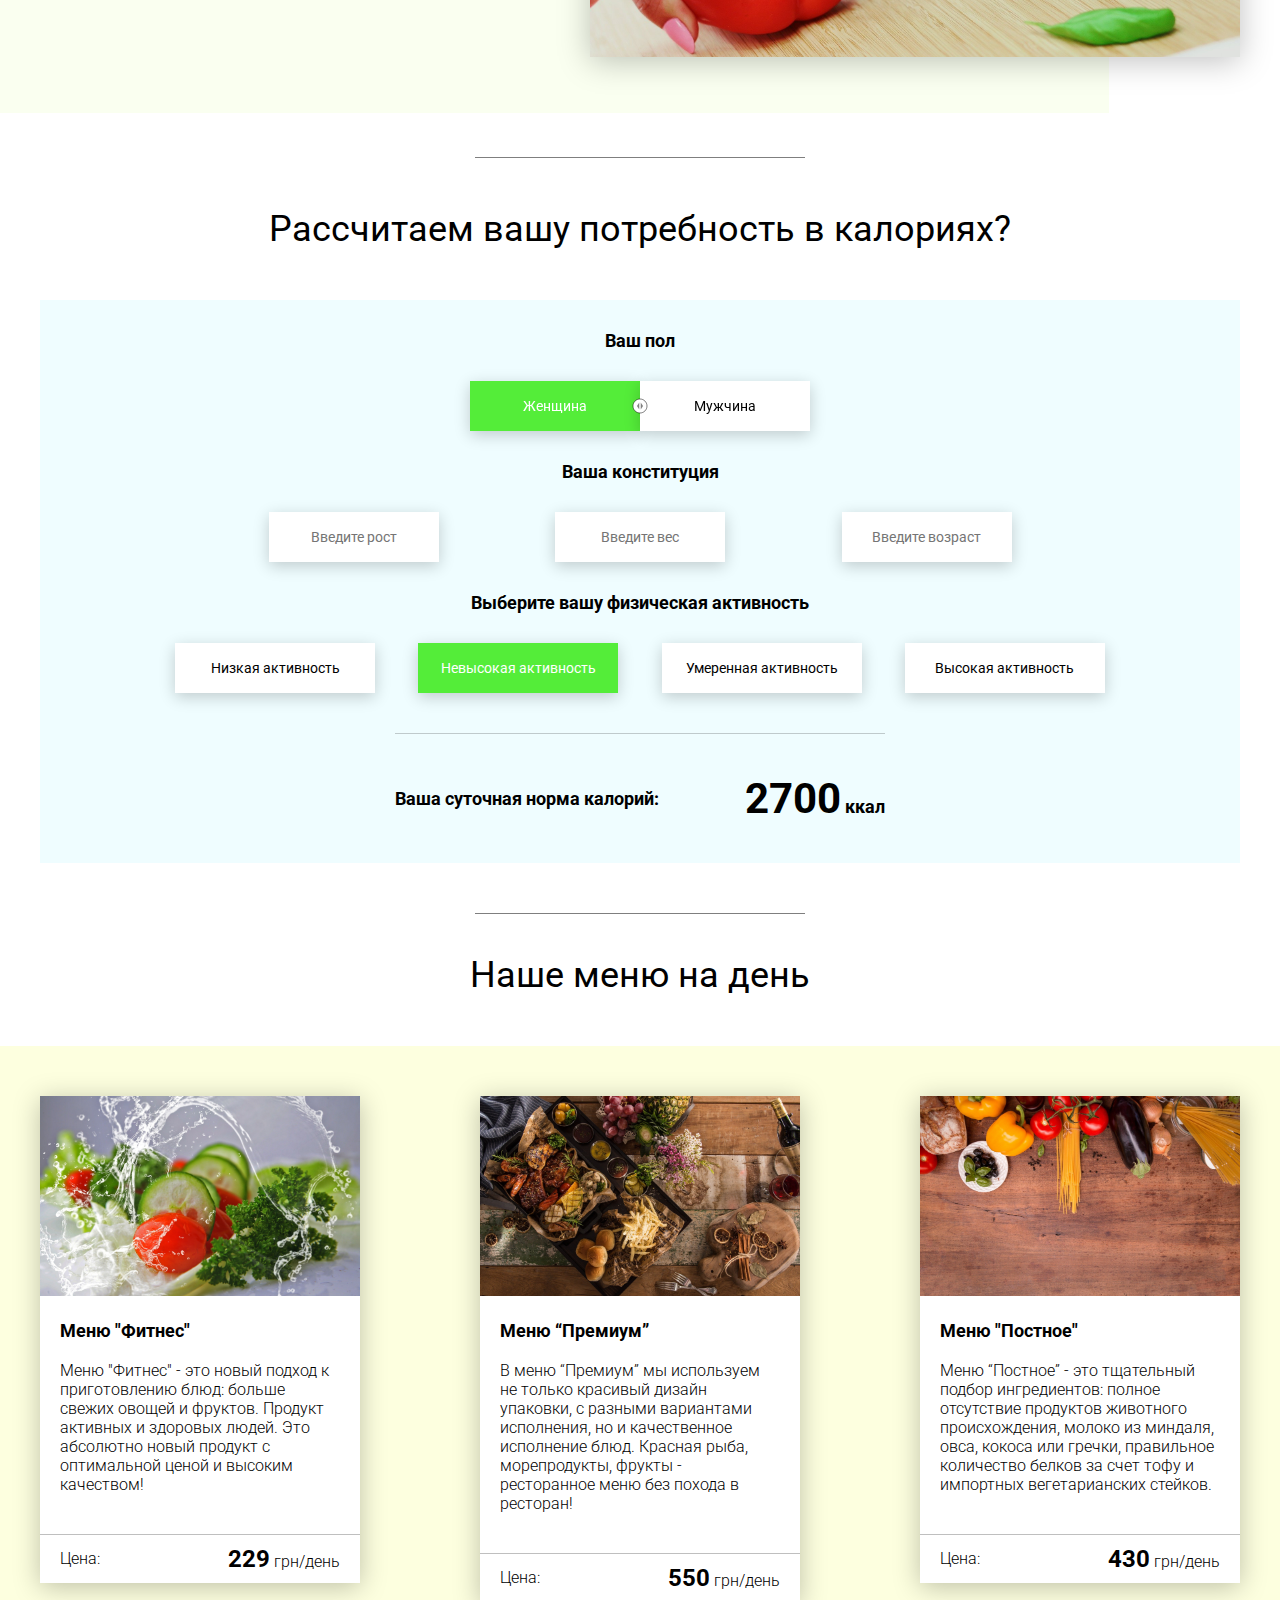
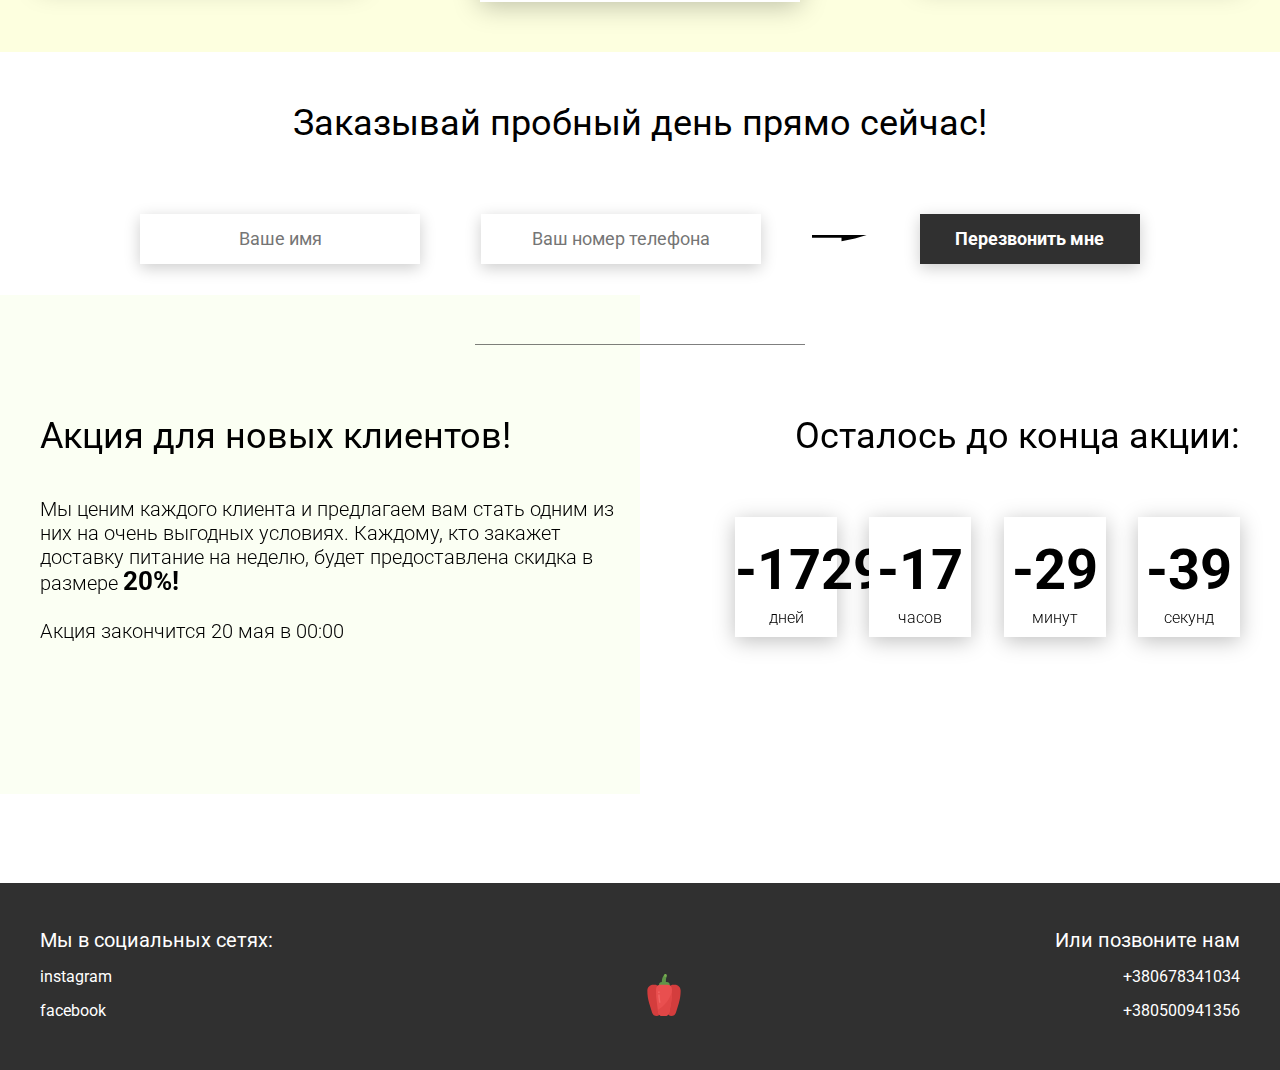
==== commit 1d2399d6: "Edit Modal window functionality" ====
--- a/FOOD/index.html
+++ b/FOOD/index.html
@@ -12,7 +12,7 @@
 	<header class="header">
 		<div class="header__left-block">
 			<div class="header__logo">
-				<img src="icons/logo.svg" alt="Логотип">
+				<img src="icons/logo.jpg" alt="Логотип">
 			</div>
 			<nav class="header__links">
 				<a href="#" class="header__link">Доставка питания</a>
